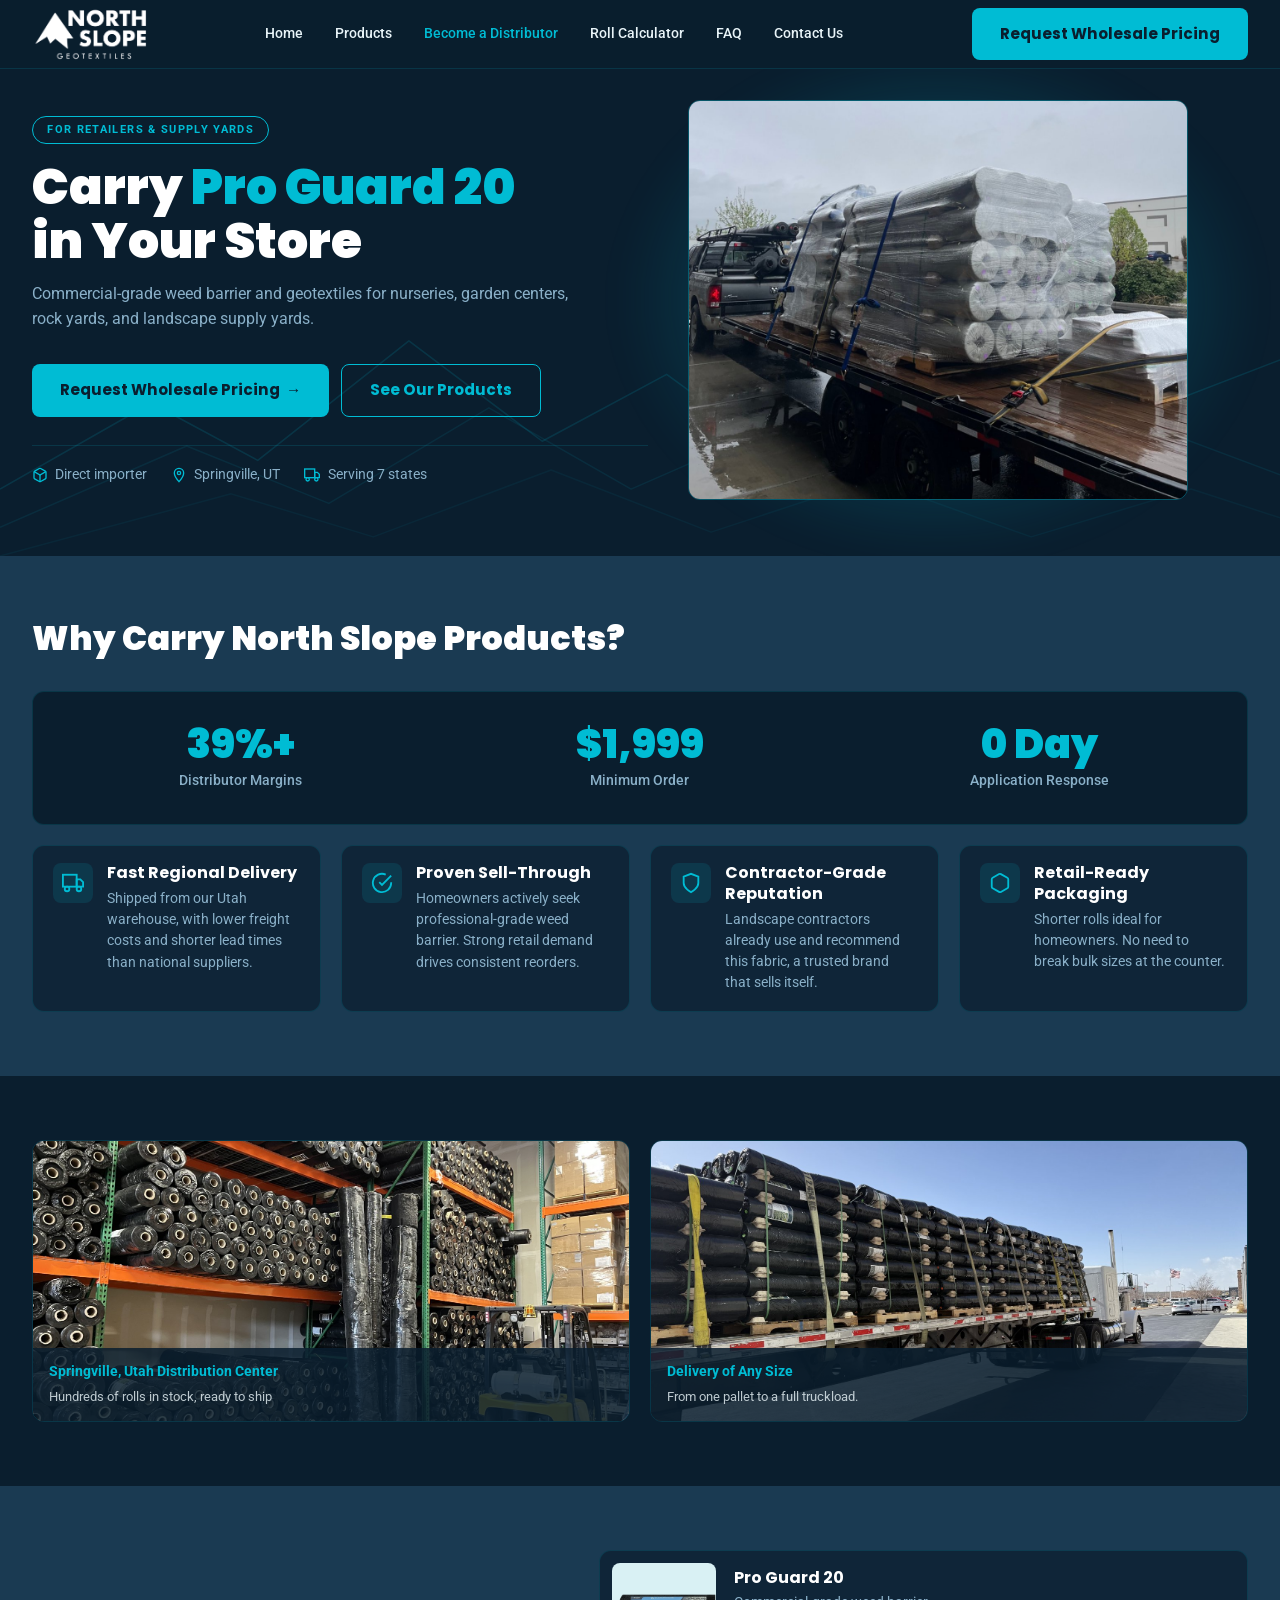
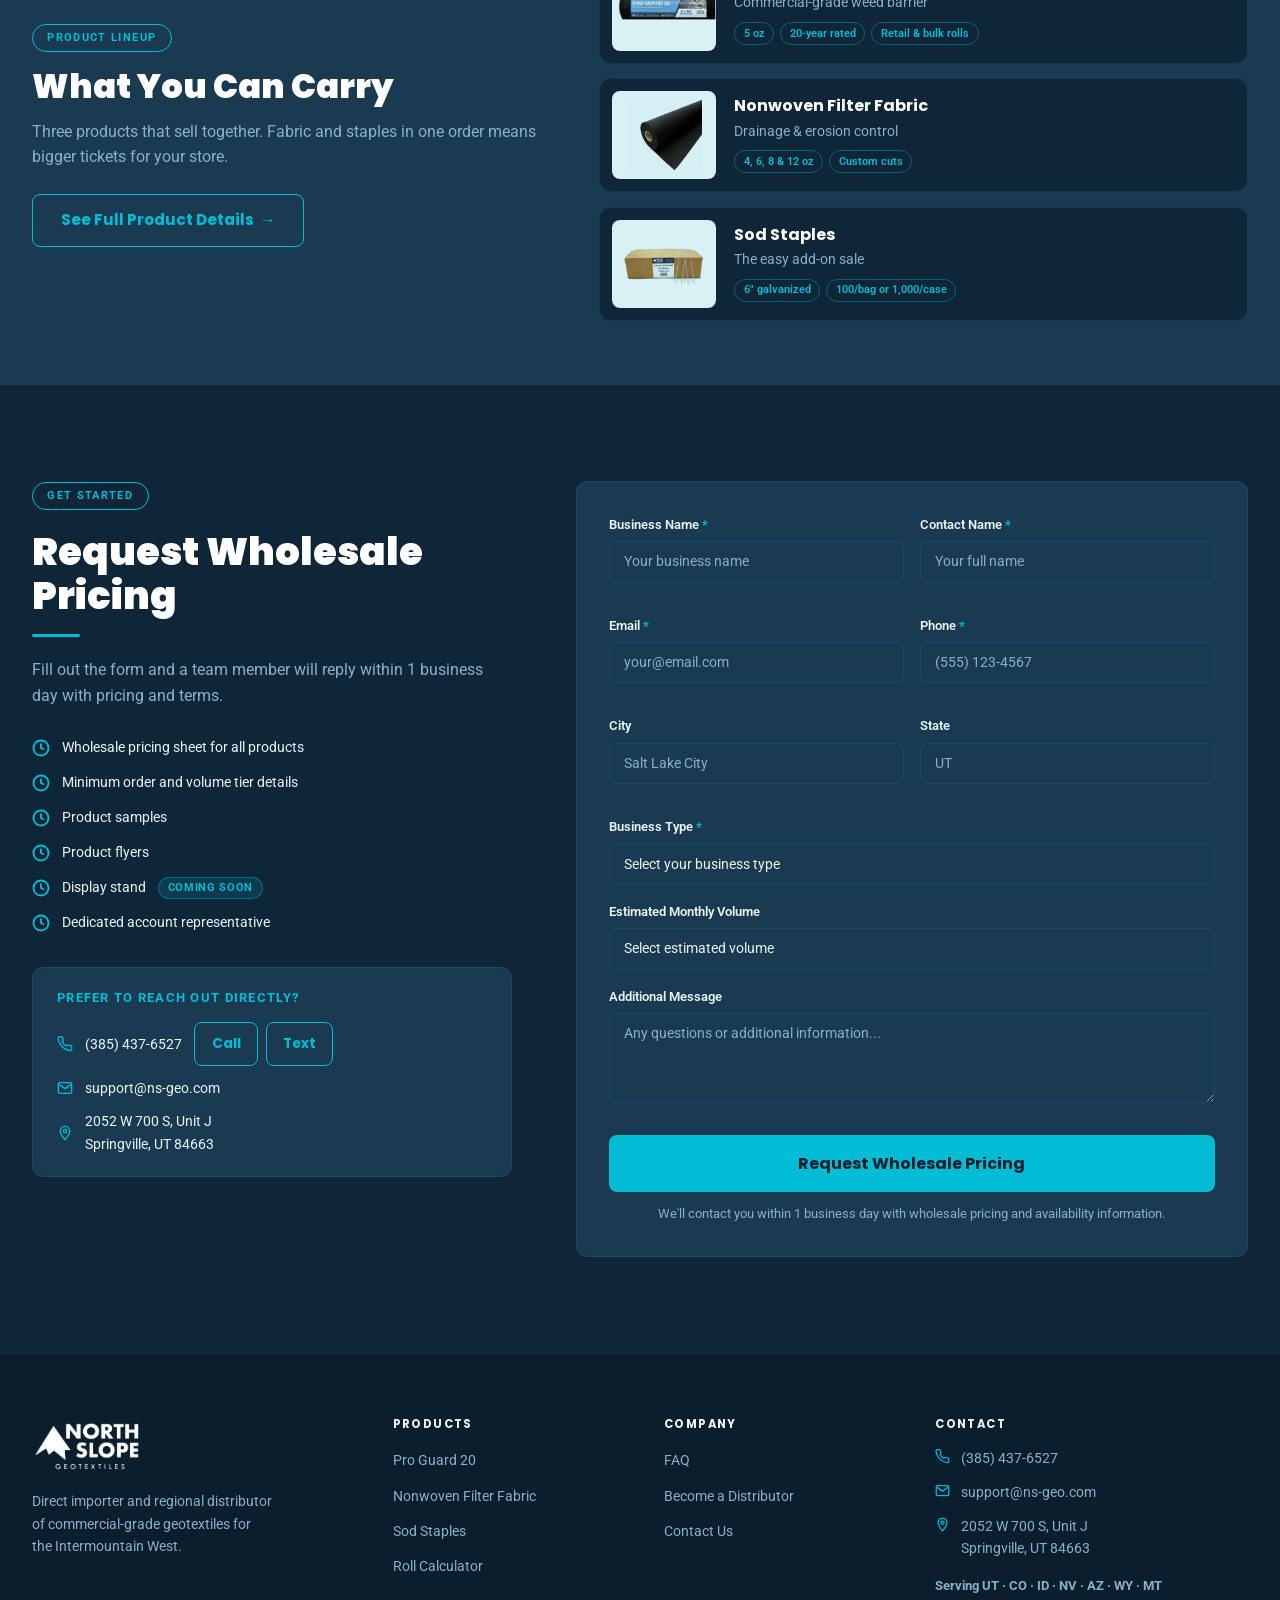
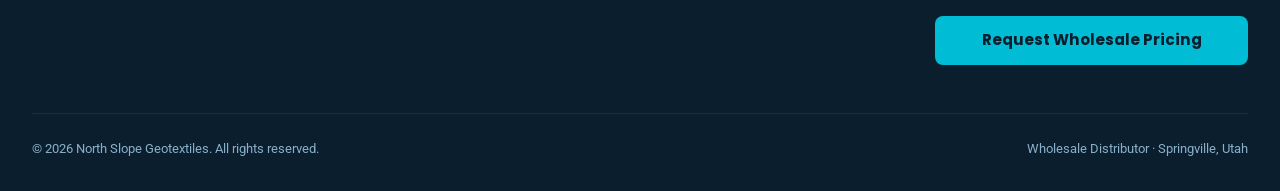
==== become-a-distributor.html @ d46575d3 "Become a Distributor: redesign "Why Carry North Slope Products?" Under the heading, a row of three b" ====
<!DOCTYPE html>
<html lang="en">
<head>
  <meta charset="UTF-8" />
  <meta name="viewport" content="width=device-width, initial-scale=1.0" />
  <title>Become a Distributor | North Slope Geo</title>
  <meta name="description" content="Carry Pro Guard 20 in your store. Commercial-grade weed barrier and geotextiles for nurseries, garden centers, rock yards, and landscape supply yards." />
  <link rel="preconnect" href="https://fonts.googleapis.com" />
  <link rel="preconnect" href="https://fonts.gstatic.com" crossorigin />
  <link href="https://fonts.googleapis.com/css2?family=Poppins:wght@400;600;700;800;900&family=Roboto:wght@300;400;500;600&display=swap" rel="stylesheet" />
  <link rel="stylesheet" href="styles.css" />
</head>
<body class="page-distributor">

  <!-- ── NAVIGATION ─────────────────────────────────────────── -->
  <nav id="top">
    <div class="nav-inner">
      <a href="/" class="nav-logo">
        <!-- Use local image if available, otherwise SVG fallback -->
        <img src="images/north-slope-logo.png" alt="North Slope Industries"
             onerror="this.style.display='none';this.nextElementSibling.style.display='flex'" />
        <div class="logo-svg" style="display:none">
          <svg viewBox="0 0 40 40" fill="none" xmlns="http://www.w3.org/2000/svg">
            <polygon points="20,4 36,34 4,34" fill="none" stroke="#00bcd4" stroke-width="2.5"/>
            <polygon points="20,10 30,30 10,30" fill="#00bcd4" opacity="0.25"/>
          </svg>
          <div class="logo-text">North<br/>Slope<br/><span style="font-size:0.6rem;letter-spacing:0.2em;opacity:0.7">INDUSTRIES</span></div>
        </div>
      </a>
      <div class="nav-links">
        <a href="/">Home</a>
        <a href="/products">Products</a>
        <a href="/become-a-distributor" aria-current="page">Become a Distributor</a>
        <a href="/roll-calculator">Roll Calculator</a>
        <a href="/faq">FAQ</a>
        <a href="/contact">Contact Us</a>
      </div>
      <a href="#apply" class="btn-primary nav-cta">Request Wholesale Pricing</a>
      <button type="button" class="menu-toggle" aria-expanded="false" aria-controls="mobile-menu" aria-label="Open menu">
        <span class="menu-toggle-bar"></span>
        <span class="menu-toggle-bar"></span>
        <span class="menu-toggle-bar"></span>
      </button>
    </div>
    <div class="mobile-menu" id="mobile-menu" hidden>
      <ul>
        <li><a href="/" class="mobile-menu-page">Home</a></li>
        <li><a href="/products" class="mobile-menu-page">Products</a></li>
        <li><a href="/become-a-distributor" class="mobile-menu-page" aria-current="page">Become a Distributor</a></li>
        <li><a href="/roll-calculator" class="mobile-menu-page">Roll Calculator</a></li>
        <li><a href="/faq" class="mobile-menu-page">FAQ</a></li>
        <li><a href="/contact" class="mobile-menu-page">Contact Us</a></li>
      </ul>
      <a href="#apply" class="btn-primary mobile-menu-cta">Request Wholesale Pricing</a>
    </div>
  </nav>

  <!-- ── BANNER ───────────────────────────────────────────────── -->
  <section class="distributor-page">
    <svg class="dist-banner-mountains" viewBox="0 0 1440 320" preserveAspectRatio="none" aria-hidden="true" focusable="false">
      <path d="M0 250 L170 160 L290 220 L460 95 L610 200 L750 130 L890 225 L1070 80 L1230 190 L1440 115" />
      <path d="M0 290 L210 205 L370 265 L550 165 L710 250 L870 185 L1030 260 L1210 155 L1440 235" />
      <path d="M0 320 L260 255 L420 300 L620 230 L800 295 L980 240 L1160 300 L1340 250 L1440 280" />
    </svg>
    <div class="container">
      <div class="dist-banner">
        <div class="fade-up">
          <div class="section-label">For Retailers &amp; Supply Yards</div>
          <div class="section-header">
            <h1>Carry <span class="teal dist-nowrap">Pro Guard 20</span> in Your&nbsp;Store</h1>
            <p>Commercial-grade weed barrier and geotextiles for nurseries, garden centers, rock yards, and landscape supply yards.</p>
          </div>
          <div class="dist-banner-btns">
            <a href="#apply" class="btn-primary">Request Wholesale Pricing &nbsp;→</a>
            <a href="/products" class="btn-outline">See Our Products</a>
          </div>
          <ul class="dist-banner-facts">
            <li>
              <svg width="16" height="16" viewBox="0 0 24 24" fill="none" stroke="currentColor" stroke-width="2" aria-hidden="true"><path d="M21 16V8a2 2 0 0 0-1-1.73l-7-4a2 2 0 0 0-2 0l-7 4A2 2 0 0 0 3 8v8a2 2 0 0 0 1 1.73l7 4a2 2 0 0 0 2 0l7-4A2 2 0 0 0 21 16z"/><polyline points="3.27 6.96 12 12.01 20.73 6.96"/><line x1="12" y1="22.08" x2="12" y2="12"/></svg>
              Direct importer
            </li>
            <li>
              <svg width="16" height="16" viewBox="0 0 24 24" fill="none" stroke="currentColor" stroke-width="2" aria-hidden="true"><path d="M12 2C8.13 2 5 5.13 5 9c0 5.25 7 13 7 13s7-7.75 7-13c0-3.87-3.13-7-7-7z"/><circle cx="12" cy="9" r="2.5"/></svg>
              Springville, UT
            </li>
            <li>
              <svg width="16" height="16" viewBox="0 0 24 24" fill="none" stroke="currentColor" stroke-width="2" aria-hidden="true"><rect x="1" y="3" width="15" height="13"/><polygon points="16 8 20 8 23 11 23 16 16 16 16 8"/><circle cx="5.5" cy="18.5" r="2.5"/><circle cx="18.5" cy="18.5" r="2.5"/></svg>
              Serving 7 states
            </li>
          </ul>
        </div>
        <div class="dist-banner-photo fade-up fade-up-delay-1">
          <div class="dist-banner-img">
            <img src="images/loaded-trailer.jpg" alt="Pallets of fabric rolls strapped down on a flatbed trailer, ready for delivery" />
          </div>
        </div>
      </div>
    </div>
  </section>

  <!-- ── WHY CARRY NORTH SLOPE ────────────────────────────────── -->
  <section class="distributor-why">
    <div class="container">
      <div class="section-header fade-up">
        <h2>Why Carry North Slope Products?</h2>
      </div>
      <div class="stats-grid dist-stats fade-up">
        <div class="stat-item">
          <div class="stat-value" data-count-to="40" data-count-suffix="%+">40%+</div>
          <div class="stat-label">Distributor Margins</div>
        </div>
        <div class="stat-item">
          <div class="stat-value" data-count-to="2000" data-count-prefix="$">$2,000</div>
          <div class="stat-label">Minimum Order</div>
        </div>
        <div class="stat-item">
          <div class="stat-value" data-count-to="1" data-count-suffix=" Day">1 Day</div>
          <div class="stat-label">Application Response</div>
        </div>
      </div>
      <div class="dist-cards dist-cards-4">
        <div class="dist-card fade-up fade-up-delay-1">
          <div class="dist-icon">
            <svg width="22" height="22" viewBox="0 0 24 24" fill="none" stroke="currentColor" stroke-width="2" aria-hidden="true"><rect x="1" y="3" width="15" height="13"/><polygon points="16 8 20 8 23 11 23 16 16 16 16 8"/><circle cx="5.5" cy="18.5" r="2.5"/><circle cx="18.5" cy="18.5" r="2.5"/></svg>
          </div>
          <div>
            <h3>Fast Regional Delivery</h3>
            <p>Shipped from our Utah warehouse, with lower freight costs and shorter lead times than national suppliers.</p>
          </div>
        </div>
        <div class="dist-card fade-up fade-up-delay-2">
          <div class="dist-icon">
            <svg width="22" height="22" viewBox="0 0 24 24" fill="none" stroke="currentColor" stroke-width="2" aria-hidden="true"><path d="M22 11.08V12a10 10 0 1 1-5.93-9.14"/><polyline points="22 4 12 14.01 9 11.01"/></svg>
          </div>
          <div>
            <h3>Proven Sell-Through</h3>
            <p>Homeowners actively seek professional-grade weed barrier. Strong retail demand drives consistent reorders.</p>
          </div>
        </div>
        <div class="dist-card fade-up fade-up-delay-3">
          <div class="dist-icon">
            <svg width="22" height="22" viewBox="0 0 24 24" fill="none" stroke="currentColor" stroke-width="2" aria-hidden="true"><path d="M12 22s8-4 8-10V5l-8-3-8 3v7c0 6 8 10 8 10z"/></svg>
          </div>
          <div>
            <h3>Contractor-Grade Reputation</h3>
            <p>Landscape contractors already use and recommend this fabric, a trusted brand that sells itself.</p>
          </div>
        </div>
        <div class="dist-card fade-up fade-up-delay-4">
          <div class="dist-icon">
            <svg width="22" height="22" viewBox="0 0 24 24" fill="none" stroke="currentColor" stroke-width="2" aria-hidden="true"><path d="M21 16V8a2 2 0 0 0-1-1.73l-7-4a2 2 0 0 0-2 0l-7 4A2 2 0 0 0 3 8v8a2 2 0 0 0 1 1.73l7 4a2 2 0 0 0 2 0l7-4A2 2 0 0 0 21 16z"/></svg>
          </div>
          <div>
            <h3>Retail-Ready Packaging</h3>
            <p>Shorter rolls ideal for homeowners. No need to break bulk sizes at the counter.</p>
          </div>
        </div>
      </div>
    </div>
  </section>

  <!-- ── WAREHOUSE PHOTOS ─────────────────────────────────────── -->
  <section class="distributor-photos">
    <div class="container">
      <div class="dist-photos">
          <div class="regional-img-card fade-up">
            <img src="images/springville-distribution-center.jpg" alt="Springville Utah Distribution Center" />
            <div class="regional-img-caption">
              <strong>Springville, Utah Distribution Center</strong>
              <span>Hundreds of rolls in stock, ready to ship</span>
            </div>
          </div>
          <div class="regional-img-card fade-up fade-up-delay-1">
            <img src="images/direct-delivery.jpg" alt="Direct Delivery Available" />
            <div class="regional-img-caption">
              <strong>Delivery of Any Size</strong>
              <span>From one pallet to a full truckload.</span>
            </div>
          </div>
      </div>
    </div>
  </section>

  <!-- ── WHAT YOU CAN CARRY ───────────────────────────────────── -->
  <section class="distributor-carry">
    <div class="container">
      <div class="dist-carry-grid">
        <div class="dist-carry-intro fade-up">
          <div class="section-header">
            <div class="section-label">Product Lineup</div>
            <h2>What You Can Carry</h2>
            <p>Three products that sell together. Fabric and staples in one order means bigger tickets for your store.</p>
          </div>
          <a href="/products" class="btn-outline">See Full Product Details &nbsp;→</a>
        </div>
        <div class="dist-carry-list">
          <div class="dist-carry-wrap fade-up fade-up-delay-1">
            <a href="/products#pro-guard-20" class="dist-carry-card">
              <span class="dist-carry-img"><img class="dist-carry-zoom" src="images/pro-guard-20-packaged-roll.jpg" alt="Pro Guard 20 Packaged Roll" /></span>
              <span class="dist-carry-body">
                <h3>Pro Guard 20</h3>
                <span class="dist-carry-line">Commercial-grade weed barrier</span>
                <span class="dist-carry-tags"><span class="dist-carry-tag">5 oz</span><span class="dist-carry-tag">20-year rated</span><span class="dist-carry-tag">Retail &amp; bulk rolls</span></span>
              </span>
            </a>
          </div>
          <div class="dist-carry-wrap fade-up fade-up-delay-2">
            <a href="/products#nonwoven-filter-fabric" class="dist-carry-card">
              <span class="dist-carry-img"><img src="images/filter-fabric.jpg" alt="Nonwoven Filter Fabric roll" /></span>
              <span class="dist-carry-body">
                <h3>Nonwoven Filter Fabric</h3>
                <span class="dist-carry-line">Drainage &amp; erosion control</span>
                <span class="dist-carry-tags"><span class="dist-carry-tag">4, 6, 8 &amp; 12 oz</span><span class="dist-carry-tag">Custom cuts</span></span>
              </span>
            </a>
          </div>
          <div class="dist-carry-wrap fade-up fade-up-delay-3">
            <a href="/products#sod-staples" class="dist-carry-card">
              <span class="dist-carry-img"><img src="images/sod-staples.jpg" alt="Case of galvanized sod staples" /></span>
              <span class="dist-carry-body">
                <h3>Sod Staples</h3>
                <span class="dist-carry-line">The easy add-on sale</span>
                <span class="dist-carry-tags"><span class="dist-carry-tag">6" galvanized</span><span class="dist-carry-tag">100/bag or 1,000/case</span></span>
              </span>
            </a>
          </div>
        </div>
      </div>
    </div>
  </section>

  <!-- ── APPLICATION FORM ─────────────────────────────────────── -->
  <section class="contact-section" id="apply">
    <div class="container">
      <div class="contact-grid">
        <div class="contact-info fade-up">
          <div class="section-label">Get Started</div>
          <h2>Request Wholesale Pricing</h2>
          <div class="contact-divider"></div>
          <p>Fill out the form and a team member will reply within 1 business day with pricing and terms.</p>
          <ul class="contact-checklist">
            <li>
              <svg width="18" height="18" viewBox="0 0 24 24" fill="none" stroke="currentColor" stroke-width="2.5"><circle cx="12" cy="12" r="10"/><polyline points="12 6 12 12 16 14"/></svg>
              Wholesale pricing sheet for all products
            </li>
            <li>
              <svg width="18" height="18" viewBox="0 0 24 24" fill="none" stroke="currentColor" stroke-width="2.5"><circle cx="12" cy="12" r="10"/><polyline points="12 6 12 12 16 14"/></svg>
              Minimum order and volume tier details
            </li>
            <li>
              <svg width="18" height="18" viewBox="0 0 24 24" fill="none" stroke="currentColor" stroke-width="2.5"><circle cx="12" cy="12" r="10"/><polyline points="12 6 12 12 16 14"/></svg>
              Product samples
            </li>
            <li>
              <svg width="18" height="18" viewBox="0 0 24 24" fill="none" stroke="currentColor" stroke-width="2.5"><circle cx="12" cy="12" r="10"/><polyline points="12 6 12 12 16 14"/></svg>
              Product flyers
            </li>
            <li>
              <svg width="18" height="18" viewBox="0 0 24 24" fill="none" stroke="currentColor" stroke-width="2.5"><circle cx="12" cy="12" r="10"/><polyline points="12 6 12 12 16 14"/></svg>
              Display stand <span class="checklist-tag">Coming soon</span>
            </li>
            <li>
              <svg width="18" height="18" viewBox="0 0 24 24" fill="none" stroke="currentColor" stroke-width="2.5"><circle cx="12" cy="12" r="10"/><polyline points="12 6 12 12 16 14"/></svg>
              Dedicated account representative
            </li>
          </ul>
          <div class="direct-contact">
            <p>Prefer to reach out directly?</p>
            <div class="direct-item direct-item-phone">
              <svg width="16" height="16" viewBox="0 0 24 24" fill="none" stroke="currentColor" stroke-width="2"><path d="M22 16.92v3a2 2 0 0 1-2.18 2 19.79 19.79 0 0 1-8.63-3.07A19.5 19.5 0 0 1 4.69 12a19.79 19.79 0 0 1-3.07-8.67A2 2 0 0 1 3.6 1.18h3a2 2 0 0 1 2 1.72c.127.96.361 1.903.7 2.81a2 2 0 0 1-.45 2.11L7.91 8.91a16 16 0 0 0 6 6l.91-.91a2 2 0 0 1 2.11-.45c.907.339 1.85.573 2.81.7A2 2 0 0 1 22 16.92z"/></svg>
              <span class="direct-phone-row">
                <span class="direct-phone">(385) 437-6527</span>
                <span class="faq-contact-actions">
                  <a href="tel:+13854376527" class="faq-contact-btn" aria-label="Call (385) 437-6527">Call</a>
                  <a href="sms:+13854376527" class="faq-contact-btn" aria-label="Text (385) 437-6527">Text</a>
                </span>
              </span>
            </div>
            <div class="direct-item">
              <svg width="16" height="16" viewBox="0 0 24 24" fill="none" stroke="currentColor" stroke-width="2"><path d="M4 4h16c1.1 0 2 .9 2 2v12c0 1.1-.9 2-2 2H4c-1.1 0-2-.9-2-2V6c0-1.1.9-2 2-2z"/><polyline points="22,6 12,13 2,6"/></svg>
              <a href="mailto:support@ns-geo.com" class="direct-email">support@<wbr>ns-geo.com</a>
            </div>
            <div class="direct-item">
              <svg width="16" height="16" viewBox="0 0 24 24" fill="none" stroke="currentColor" stroke-width="2"><path d="M12 2C8.13 2 5 5.13 5 9c0 5.25 7 13 7 13s7-7.75 7-13c0-3.87-3.13-7-7-7z"/><circle cx="12" cy="9" r="2.5"/></svg>
              2052 W 700 S, Unit J<br/>Springville, UT 84663
            </div>
          </div>
        </div>

        <form class="form-card fade-up fade-up-delay-1" name="wholesale-pricing" method="POST" data-netlify="true" netlify-honeypot="bot-field" onsubmit="return handleFormSubmit(event, this)">
          <input type="hidden" name="form-name" value="wholesale-pricing" />
          <p style="display:none;"><label>Don't fill this out: <input name="bot-field" /></label></p>
          <div class="form-row">
            <div class="form-group">
              <label>Business Name <span>*</span></label>
              <input type="text" name="business_name" placeholder="Your business name" required />
            </div>
            <div class="form-group">
              <label>Contact Name <span>*</span></label>
              <input type="text" name="contact_name" placeholder="Your full name" required />
            </div>
          </div>
          <div class="form-row">
            <div class="form-group">
              <label>Email <span>*</span></label>
              <input type="email" name="email" placeholder="your@email.com" required />
            </div>
            <div class="form-group">
              <label>Phone <span>*</span></label>
              <input type="tel" name="phone" placeholder="(555) 123-4567" required />
            </div>
          </div>
          <div class="form-row">
            <div class="form-group">
              <label>City</label>
              <input type="text" name="city" placeholder="Salt Lake City" />
            </div>
            <div class="form-group">
              <label>State</label>
              <input type="text" name="state" placeholder="UT" />
            </div>
          </div>
          <div class="form-group">
            <label>Business Type <span>*</span></label>
            <select name="business_type" required>
              <option value="">Select your business type</option>
              <option>Nursery</option>
              <option>Garden Center</option>
              <option>Rock Yard</option>
              <option>Landscape Supply Yard</option>
              <option>Other</option>
            </select>
          </div>
          <div class="form-group">
            <label>Estimated Monthly Volume</label>
            <select name="monthly_volume">
              <option value="">Select estimated volume</option>
              <option>$2,000 – $5,000</option>
              <option>$5,000 – $10,000</option>
              <option>$10,000 – $25,000</option>
              <option>$25,000+</option>
            </select>
          </div>
          <div class="form-group">
            <label>Additional Message</label>
            <textarea name="message" placeholder="Any questions or additional information..."></textarea>
          </div>
          <button type="submit" class="btn-primary form-submit">Request Wholesale Pricing</button>
          <p class="form-note">We'll contact you within 1 business day with wholesale pricing and availability information.</p>
        </form>
      </div>
    </div>
  </section>

  <!-- ── FOOTER ───────────────────────────────────────────────── -->
  <footer>
    <div class="container">
      <div class="footer-grid">
        <div class="footer-brand">
          <img src="images/north-slope-logo.png" alt="North Slope Industries" style="height:56px;width:auto;"
               onerror="this.style.display='none';this.nextElementSibling.style.display='block'" />
          <div class="logo-svg" style="display:none">
            <svg viewBox="0 0 40 40" height="36" fill="none" xmlns="http://www.w3.org/2000/svg">
              <polygon points="20,4 36,34 4,34" fill="none" stroke="#00bcd4" stroke-width="2.5"/>
              <polygon points="20,10 30,30 10,30" fill="#00bcd4" opacity="0.25"/>
            </svg>
            <div class="logo-text" style="font-size:0.75rem;">NORTH SLOPE<br/><span style="font-size:0.55rem;opacity:0.7">INDUSTRIES</span></div>
          </div>
          <p>Direct importer and regional distributor of commercial-grade geotextiles for the Intermountain West.</p>
        </div>
        <div class="footer-col">
          <h5>Products</h5>
          <ul>
            <li><a href="/products#pro-guard-20">Pro Guard 20</a></li>
            <li><a href="/products#nonwoven-filter-fabric">Nonwoven Filter Fabric</a></li>
            <li><a href="/products#sod-staples">Sod Staples</a></li>
            <li><a href="/roll-calculator">Roll Calculator</a></li>
          </ul>
        </div>
        <div class="footer-col">
          <h5>Company</h5>
          <ul>
            <li><a href="/faq">FAQ</a></li>
            <li><a href="/become-a-distributor">Become a Distributor</a></li>
            <li><a href="/contact">Contact Us</a></li>
          </ul>
        </div>
        <div class="footer-col">
          <h5>Contact</h5>
          <div class="footer-contact-item">
            <svg width="15" height="15" viewBox="0 0 24 24" fill="none" stroke="currentColor" stroke-width="2"><path d="M22 16.92v3a2 2 0 0 1-2.18 2 19.79 19.79 0 0 1-8.63-3.07A19.5 19.5 0 0 1 4.69 12a19.79 19.79 0 0 1-3.07-8.67A2 2 0 0 1 3.6 1.18h3a2 2 0 0 1 2 1.72c.127.96.361 1.903.7 2.81a2 2 0 0 1-.45 2.11L7.91 8.91a16 16 0 0 0 6 6l.91-.91a2 2 0 0 1 2.11-.45c.907.339 1.85.573 2.81.7A2 2 0 0 1 22 16.92z"/></svg>
            (385) 437-6527
          </div>
          <div class="footer-contact-item">
            <svg width="15" height="15" viewBox="0 0 24 24" fill="none" stroke="currentColor" stroke-width="2"><path d="M4 4h16c1.1 0 2 .9 2 2v12c0 1.1-.9 2-2 2H4c-1.1 0-2-.9-2-2V6c0-1.1.9-2 2-2z"/><polyline points="22,6 12,13 2,6"/></svg>
            <a href="mailto:support@ns-geo.com">support@ns-geo.com</a>
          </div>
          <div class="footer-contact-item">
            <svg width="15" height="15" viewBox="0 0 24 24" fill="none" stroke="currentColor" stroke-width="2"><path d="M12 2C8.13 2 5 5.13 5 9c0 5.25 7 13 7 13s7-7.75 7-13c0-3.87-3.13-7-7-7z"/><circle cx="12" cy="9" r="2.5"/></svg>
            2052 W 700 S, Unit J<br/>Springville, UT 84663
          </div>
          <p class="footer-serving">Serving UT · CO · ID · NV · AZ · WY · MT</p>
          <a href="#apply" class="btn-primary" style="width:100%;justify-content:center;text-align:center;display:block;padding:0.75rem 1rem;">Request Wholesale Pricing</a>
        </div>
      </div>
      <div class="footer-bottom">
        <p>© 2026 North Slope Geotextiles. All rights reserved.</p>
        <p>Wholesale Distributor · Springville, Utah</p>
      </div>
    </div>
  </footer>

  <!-- ── SCRIPTS ───────────────────────────────────────────────── -->
  <script src="script.js"></script>
  <script src="menu.js"></script>
  <script src="distributor.js"></script>
</body>
</html>
---- styles.css ----
/* ─── CSS VARIABLES ─────────────────────────────────────── */
    :root {
      --primary: #00bcd4;
      --primary-dark: #00a0b8;
      --navy-deep: #0a1e2e;
      --navy-base: #0f2538;
      --navy-mid: #1a3a52;
      --navy-light: #1e4a66;
      --foreground: #e8f4f8;
      --muted-fg: #8ab0c8;
      --card: #1a3a52;
      --border: rgba(0,188,212,0.15);
      --radius: 0.5rem;
    }

    /* ─── RESET & BASE ──────────────────────────────────────── */
    *, *::before, *::after { box-sizing: border-box; margin: 0; padding: 0; }
    html { scroll-behavior: smooth; }
    body {
      font-family: 'Roboto', sans-serif;
      background: var(--navy-base);
      color: var(--foreground);
      line-height: 1.6;
      overflow-x: hidden;
    }
    h1,h2,h3,h4,h5 { font-family: 'Poppins', sans-serif; line-height: 1.15; }
    a { color: inherit; text-decoration: none; }
    img { max-width: 100%; display: block; }

    /* ─── UTILITY ───────────────────────────────────────────── */
    .container { max-width: 1280px; margin: 0 auto; padding: 0 2rem; }
    .section-label {
      display: inline-flex; align-items: center; gap: 0.4rem;
      border: 1px solid var(--primary);
      border-radius: 999px;
      padding: 0.25rem 0.9rem;
      font-size: 0.7rem;
      font-weight: 700;
      letter-spacing: 0.12em;
      color: var(--primary);
      text-transform: uppercase;
      margin-bottom: 1.25rem;
    }
    .teal { color: var(--primary); }
    .btn-primary {
      display: inline-flex; align-items: center; gap: 0.5rem;
      background: var(--primary);
      color: var(--navy-deep);
      font-family: 'Poppins', sans-serif;
      font-weight: 700;
      font-size: 0.95rem;
      padding: 0.85rem 1.75rem;
      border-radius: var(--radius);
      border: none;
      cursor: pointer;
      transition: background 0.2s, transform 0.15s;
      white-space: nowrap;
    }
    .btn-primary:hover { background: var(--primary-dark); transform: translateY(-1px); }
    .btn-outline {
      display: inline-flex; align-items: center; gap: 0.5rem;
      background: transparent;
      color: var(--primary);
      font-family: 'Poppins', sans-serif;
      font-weight: 700;
      font-size: 0.95rem;
      padding: 0.85rem 1.75rem;
      border-radius: var(--radius);
      border: 1.5px solid var(--primary);
      cursor: pointer;
      transition: background 0.2s, transform 0.15s;
      white-space: nowrap;
    }
    .btn-outline:hover { background: rgba(0,188,212,0.08); transform: translateY(-1px); }

    /* ─── NAVIGATION ────────────────────────────────────────── */
    nav {
      position: fixed; top: 0; left: 0; right: 0; z-index: 100;
      background: rgba(10,30,46,0.97);
      backdrop-filter: blur(8px);
      border-bottom: 1px solid var(--border);
    }
    .nav-inner {
      display: flex; align-items: center; justify-content: space-between;
      height: 68px;
      max-width: 1280px; margin: 0 auto; padding: 0 2rem;
    }
    .nav-logo { display: flex; align-items: center; gap: 0.6rem; }
    .nav-logo img { height: 60px; width: auto; }
    .nav-links { display: flex; align-items: center; gap: 2rem; }
    .nav-links a {
      font-size: 0.9rem; font-weight: 500; color: var(--foreground);
      transition: color 0.15s; white-space: nowrap;
    }
    .nav-links a:hover { color: var(--primary); }
    .nav-cta { margin-left: 1rem; }

    /* Logo SVG inline fallback */
    .logo-svg { display: flex; align-items: center; gap: 0.5rem; }
    .logo-svg svg { height: 40px; width: auto; }
    .logo-text { font-family: 'Poppins', sans-serif; font-weight: 800; font-size: 0.85rem; line-height: 1.1; color: #fff; text-transform: uppercase; letter-spacing: 0.05em; }

    /* ─── HERO ──────────────────────────────────────────────── */
    .hero {
      position: relative;
      min-height: 100vh;
      display: flex; flex-direction: column; justify-content: center;
      padding: 120px 0 80px;
      background: var(--navy-deep);
      overflow: hidden;
    }
    .hero-bg {
      position: absolute; inset: 0;
      background-image: url('images/hero-background.jpg');
      background-size: cover; background-position: center;
      opacity: 0.35;
    }
    .hero-overlay {
      position: absolute; inset: 0;
      background: linear-gradient(135deg, rgba(10,30,46,0.85) 40%, rgba(10,30,46,0.4) 100%);
    }
    .hero-content { position: relative; z-index: 2; max-width: 780px; }
    .hero-content .section-label { border-color: rgba(0,188,212,0.6); color: var(--primary); }
    .hero h1 {
      font-size: clamp(2.4rem, 5vw, 4rem);
      font-weight: 900;
      line-height: 1.05;
      color: #fff;
      margin-bottom: 1.5rem;
    }
    .hero p {
      font-size: 1.1rem; color: rgba(232,244,248,0.85);
      max-width: 620px; margin-bottom: 2rem;
    }
    .hero-btns { display: flex; flex-wrap: wrap; gap: 1rem; margin-bottom: 3rem; }
    .hero-stats {
      display: flex; flex-wrap: wrap; gap: 2rem;
      border-top: 1px solid rgba(0,188,212,0.2);
      padding-top: 1.5rem;
    }
    .hero-stat { display: flex; align-items: center; gap: 0.6rem; font-size: 0.9rem; color: rgba(232,244,248,0.8); }
    .hero-stat strong { color: var(--foreground); font-weight: 700; }
    .hero-stat .icon {
      width: 20px; height: 20px;
      color: var(--primary);
      flex-shrink: 0;
    }
    .scroll-hint {
      position: absolute; bottom: 2rem; left: 50%; transform: translateX(-50%);
      display: flex; flex-direction: column; align-items: center; gap: 0.4rem;
      font-size: 0.7rem; letter-spacing: 0.15em; color: var(--muted-fg);
      text-transform: uppercase; z-index: 2;
    }
    .scroll-hint svg { animation: bounce 1.8s ease-in-out infinite; }
    @keyframes bounce { 0%,100%{transform:translateY(0)} 50%{transform:translateY(6px)} }

    /* ─── STATS BAND ────────────────────────────────────────── */
    .stats-band {
      background: var(--navy-deep);
      border-top: 1px solid var(--border);
      border-bottom: 1px solid var(--border);
      padding: 3rem 0;
    }
    .stats-grid {
      display: grid; grid-template-columns: repeat(4, 1fr);
      gap: 2rem; text-align: center;
    }
    .stat-item .stat-value {
      font-family: 'Poppins', sans-serif;
      font-size: 2.5rem; font-weight: 900;
      color: var(--primary);
      line-height: 1;
      margin-bottom: 0.4rem;
    }
    .stat-item .stat-label {
      font-size: 0.85rem; color: var(--muted-fg); font-weight: 500;
    }

    /* ─── SECTIONS SHARED ───────────────────────────────────── */
    section { padding: 6rem 0; }
    .section-header { margin-bottom: 3.5rem; }
    .section-header h2 {
      font-size: clamp(1.8rem, 3.5vw, 2.8rem);
      font-weight: 900; color: #fff; margin-bottom: 0.75rem;
    }
    .section-header p { color: var(--muted-fg); font-size: 1rem; max-width: 560px; }
    .section-header.centered { text-align: center; }
    .section-header.centered p { margin: 0 auto; }

    /* ─── BENEFITS ──────────────────────────────────────────── */
    .benefits { background: var(--navy-base); }
    .benefits-grid {
      display: grid; grid-template-columns: repeat(4, 1fr); gap: 1.5rem;
    }
    .benefit-card {
      background: var(--card);
      border: 1px solid var(--border);
      border-radius: 0.75rem;
      padding: 1.75rem;
      transition: border-color 0.2s, transform 0.2s;
    }
    .benefit-card:hover { border-color: rgba(0,188,212,0.5); transform: translateY(-3px); }
    .benefit-icon {
      width: 52px; height: 52px;
      background: rgba(0,188,212,0.12);
      border-radius: var(--radius);
      display: flex; align-items: center; justify-content: center;
      margin-bottom: 1.25rem; color: var(--primary);
    }
    .benefit-card .highlight {
      font-family: 'Poppins', sans-serif;
      font-size: 1.4rem; font-weight: 900;
      color: var(--primary); margin-bottom: 0.5rem;
      display: block;
    }
    .benefit-card h3 { font-size: 1.05rem; font-weight: 700; color: #fff; margin-bottom: 0.6rem; }
    .benefit-card p { font-size: 0.88rem; color: var(--muted-fg); line-height: 1.6; }

    /* ─── REGIONAL ──────────────────────────────────────────── */
    .regional { background: var(--navy-deep); }
    .regional-grid { display: grid; grid-template-columns: 1fr 1fr; gap: 5rem; align-items: start; }
    .regional-features { display: flex; flex-direction: column; gap: 1.5rem; margin-top: 2rem; }
    .feature-item { display: flex; gap: 1rem; align-items: flex-start; }
    .feature-icon {
      width: 44px; height: 44px; flex-shrink: 0;
      background: rgba(0,188,212,0.12);
      border-radius: var(--radius);
      display: flex; align-items: center; justify-content: center;
      color: var(--primary);
    }
    .feature-item h4 { font-size: 1rem; font-weight: 700; color: #fff; margin-bottom: 0.3rem; }
    .feature-item p { font-size: 0.88rem; color: var(--muted-fg); line-height: 1.6; }
    .regional-images { display: grid; grid-template-rows: 1fr 1fr; gap: 1rem; }
    .regional-img-card {
      border-radius: 0.75rem; overflow: hidden; position: relative;
      border: 1px solid var(--border);
    }
    .regional-img-card img { width: 100%; height: 220px; object-fit: cover; }
    .regional-img-caption {
      position: absolute; bottom: 0; left: 0; right: 0;
      background: linear-gradient(transparent, rgba(10,30,46,0.9));
      padding: 1.5rem 1rem 0.75rem;
    }
    .regional-img-caption strong { font-size: 0.9rem; font-weight: 700; color: var(--primary); display: block; }
    .regional-img-caption span { font-size: 0.8rem; color: rgba(232,244,248,0.8); }

    /* ─── PRODUCTS ──────────────────────────────────────────── */
    .products { background: var(--navy-base); }
    .products-layout { display: grid; grid-template-columns: 1fr 1fr; gap: 1.5rem; }
    .product-main {
      background: var(--card); border: 1px solid var(--border);
      border-radius: 0.75rem; padding: 2rem;
      display: grid; grid-template-columns: 1fr 1fr; gap: 2rem; align-items: start;
      grid-row: span 2;
    }
    .product-badge {
      display: inline-block;
      background: var(--primary); color: var(--navy-deep);
      font-size: 0.65rem; font-weight: 800; letter-spacing: 0.12em;
      padding: 0.2rem 0.6rem; border-radius: 4px; text-transform: uppercase;
      margin-bottom: 0.75rem;
    }
    .product-main h3 { font-size: 1.5rem; font-weight: 900; color: #fff; }
    .product-main .product-sub { font-size: 0.85rem; color: var(--primary); font-weight: 600; text-transform: uppercase; letter-spacing: 0.08em; margin-bottom: 1rem; }
    .product-main p { font-size: 0.9rem; color: var(--muted-fg); margin-bottom: 1.25rem; }
    .product-tags { display: flex; flex-wrap: wrap; gap: 0.5rem; margin-bottom: 1.5rem; }
    .product-tag {
      border: 1px solid var(--primary);
      color: var(--primary); font-size: 0.7rem; font-weight: 700;
      padding: 0.2rem 0.65rem; border-radius: 4px; text-transform: uppercase; letter-spacing: 0.08em;
    }
    .product-sizes h5 {
      font-size: 0.7rem; font-weight: 700; text-transform: uppercase;
      letter-spacing: 0.12em; color: var(--primary); margin-bottom: 0.6rem;
    }
    .sizes-grid { display: grid; grid-template-columns: repeat(3, 1fr); gap: 0.4rem; margin-bottom: 1.25rem; }
    .size-pill {
      background: var(--navy-mid); border: 1px solid var(--border);
      border-radius: 4px; padding: 0.35rem 0.5rem;
      font-size: 0.78rem; color: var(--foreground); text-align: center;
    }
    .product-img { border-radius: 0.5rem; overflow: hidden; }
    .product-img img { width: 100%; height: 200px; object-fit: cover; border-radius: 0.5rem; }
    .product-img img + img { margin-top: 0.75rem; }

    .product-secondary {
      background: var(--card); border: 1px solid var(--border);
      border-radius: 0.75rem; padding: 1.5rem;
      display: flex; gap: 1.25rem; align-items: flex-start;
    }
    .product-secondary img { width: 90px; height: 90px; object-fit: cover; border-radius: 0.5rem; flex-shrink: 0; }
    .product-secondary .badge-sm {
      display: inline-block; border: 1px solid var(--primary);
      color: var(--primary); font-size: 0.65rem; font-weight: 700;
      padding: 0.15rem 0.5rem; border-radius: 4px; text-transform: uppercase;
      letter-spacing: 0.08em; margin-bottom: 0.5rem;
    }
    .product-secondary h4 { font-size: 1rem; font-weight: 700; color: #fff; margin-bottom: 0.4rem; }
    .product-secondary p { font-size: 0.83rem; color: var(--muted-fg); }

    /* ─── WHY DIFFERENT ─────────────────────────────────────── */
    .why-different { background: var(--navy-deep); }
    .why-grid { display: grid; grid-template-columns: 1fr 1fr; gap: 5rem; align-items: start; }
    .why-points { display: flex; flex-direction: column; gap: 1.75rem; }
    .why-point { display: flex; gap: 1.1rem; align-items: flex-start; }
    .why-check {
      width: 36px; height: 36px; flex-shrink: 0;
      background: rgba(0,188,212,0.15);
      border-radius: var(--radius);
      display: flex; align-items: center; justify-content: center;
      color: var(--primary);
    }
    .why-point h4 { font-size: 1rem; font-weight: 700; color: #fff; margin-bottom: 0.35rem; }
    .why-point p { font-size: 0.88rem; color: var(--muted-fg); line-height: 1.65; }
    .why-right { display: flex; flex-direction: column; gap: 1.25rem; }
    .why-img-card {
      border-radius: 0.75rem; overflow: hidden; position: relative;
      border: 1px solid var(--border);
    }
    .why-img-card img { width: 100%; height: 280px; object-fit: cover; }
    .why-img-overlay {
      position: absolute; bottom: 0; left: 0; right: 0;
      background: linear-gradient(transparent, rgba(10,30,46,0.85));
      padding: 1.5rem 1rem 0.75rem;
      display: flex; justify-content: space-between; align-items: flex-end;
    }
    .why-img-overlay span { font-size: 0.78rem; color: rgba(232,244,248,0.7); font-family: 'Poppins', sans-serif; }
    .why-img-overlay span + span { color: var(--primary); font-weight: 700; }
    .distributor-advantage {
      background: var(--card); border: 1px solid var(--border);
      border-radius: 0.75rem; padding: 1.5rem;
    }
    .distributor-advantage h4 {
      font-size: 1rem; font-weight: 800; color: #fff;
      margin-bottom: 1rem; font-family: 'Poppins', sans-serif;
    }
    .adv-item { margin-bottom: 0.9rem; border-bottom: 1px solid var(--border); padding-bottom: 0.9rem; }
    .adv-item:last-child { border-bottom: none; margin-bottom: 0; padding-bottom: 0; }
    .adv-item .adv-label {
      font-size: 0.7rem; font-weight: 700; text-transform: uppercase;
      letter-spacing: 0.1em; color: var(--primary); margin-bottom: 0.2rem;
    }
    .adv-item p { font-size: 0.83rem; color: var(--muted-fg); }

    /* ─── COMPARE ───────────────────────────────────────────── */
    .compare { background: var(--navy-base); }
    .compare-table-wrap { overflow-x: auto; margin-top: 2rem; }
    .compare-table {
      width: 100%; border-collapse: collapse; min-width: 640px;
    }
    .compare-table th {
      padding: 1rem 1.25rem; font-size: 0.85rem;
      font-family: 'Poppins', sans-serif; font-weight: 700;
      border-bottom: 2px solid var(--border);
      text-align: left;
    }
    .compare-table th.highlight-col {
      background: rgba(0,188,212,0.08);
      color: var(--primary); border-bottom-color: var(--primary);
    }
    .compare-table th .brand-sub { font-size: 0.72rem; font-weight: 400; color: var(--muted-fg); display: block; margin-top: 0.1rem; }
    .compare-table td {
      padding: 0.9rem 1.25rem; font-size: 0.88rem;
      border-bottom: 1px solid var(--border); color: var(--muted-fg);
    }
    .compare-table td.highlight-col { background: rgba(0,188,212,0.05); color: var(--foreground); font-weight: 600; }
    .compare-table td .winner { color: var(--primary); font-weight: 700; }
    .compare-table tr:last-child td { border-bottom: none; }
    .compare-table td:first-child { color: var(--foreground); font-weight: 500; }
    .compare-note { margin-top: 1rem; font-size: 0.78rem; color: var(--muted-fg); font-style: italic; }

    /* ─── CTA BAND ──────────────────────────────────────────── */
    .cta-band { background: var(--navy-deep); padding: 5rem 0; }
    .cta-card {
      background: var(--card); border: 1px solid var(--border);
      border-radius: 1rem; padding: 3rem 2.5rem;
    }
    .cta-card h2 { font-size: clamp(1.6rem, 3vw, 2.4rem); font-weight: 900; color: #fff; margin-bottom: 0.75rem; }
    .cta-card p { color: var(--muted-fg); margin-bottom: 2rem; max-width: 560px; }
    .cta-steps { display: flex; flex-direction: column; gap: 1.25rem; margin-bottom: 2.5rem; }
    .cta-step { display: flex; gap: 1rem; align-items: flex-start; }
    .step-num {
      width: 36px; height: 36px; flex-shrink: 0;
      background: var(--primary); color: var(--navy-deep);
      border-radius: 50%; display: flex; align-items: center; justify-content: center;
      font-family: 'Poppins', sans-serif; font-weight: 800; font-size: 0.9rem;
    }
    .cta-step h4 { font-size: 1rem; font-weight: 700; color: #fff; margin-bottom: 0.2rem; }
    .cta-step p { font-size: 0.88rem; color: var(--muted-fg); }

    /* ─── CONTACT / FORM ────────────────────────────────────── */
    .contact-section { background: var(--navy-base); }
    .contact-grid { display: grid; grid-template-columns: 1fr 1.4fr; gap: 4rem; align-items: start; }
    .contact-info h2 { font-size: clamp(1.8rem, 3vw, 2.5rem); font-weight: 900; color: #fff; margin-bottom: 0.5rem; }
    .contact-divider { width: 48px; height: 3px; background: var(--primary); border-radius: 4px; margin: 1rem 0 1.25rem; }
    .contact-info > p { color: var(--muted-fg); margin-bottom: 1.75rem; }
    .contact-checklist { list-style: none; display: flex; flex-direction: column; gap: 0.75rem; margin-bottom: 2rem; }
    .contact-checklist li { display: flex; align-items: center; gap: 0.75rem; font-size: 0.9rem; color: var(--foreground); }
    .contact-checklist li svg { color: var(--primary); flex-shrink: 0; }
    .direct-contact {
      background: var(--navy-mid); border: 1px solid var(--border);
      border-radius: 0.75rem; padding: 1.25rem 1.5rem;
    }
    .direct-contact p { font-size: 0.8rem; font-weight: 700; text-transform: uppercase; letter-spacing: 0.1em; color: var(--primary); margin-bottom: 0.9rem; }
    .direct-item { display: flex; align-items: center; gap: 0.75rem; font-size: 0.9rem; color: var(--foreground); margin-bottom: 0.65rem; }
    .direct-item svg { color: var(--primary); flex-shrink: 0; }
    .direct-item:last-child { margin-bottom: 0; }

    /* Form */
    .form-card {
      background: var(--card); border: 1px solid var(--border);
      border-radius: 0.75rem; padding: 2rem;
    }
    .form-row { display: grid; grid-template-columns: 1fr 1fr; gap: 1rem; margin-bottom: 1rem; }
    .form-group { margin-bottom: 1rem; }
    .form-group label {
      display: block; font-size: 0.82rem; font-weight: 600;
      color: var(--foreground); margin-bottom: 0.4rem;
    }
    .form-group label span { color: var(--primary); }
    .form-group input,
    .form-group select,
    .form-group textarea {
      width: 100%;
      background: var(--navy-mid);
      border: 1px solid var(--border);
      border-radius: var(--radius);
      padding: 0.7rem 0.9rem;
      font-size: 0.9rem; font-family: 'Roboto', sans-serif;
      color: var(--foreground);
      transition: border-color 0.2s;
      outline: none;
      -webkit-appearance: none;
    }
    .form-group input::placeholder,
    .form-group textarea::placeholder { color: var(--muted-fg); }
    .form-group input:focus,
    .form-group select:focus,
    .form-group textarea:focus { border-color: var(--primary); }
    .form-group select { cursor: pointer; }
    .form-group select option { background: var(--navy-mid); }
    .form-group textarea { resize: vertical; min-height: 90px; }
    .form-submit { width: 100%; justify-content: center; font-size: 1rem; padding: 1rem; margin-top: 0.5rem; }
    .form-note { text-align: center; font-size: 0.8rem; color: var(--muted-fg); margin-top: 0.75rem; }

    /* ─── FOOTER ────────────────────────────────────────────── */
    footer { background: var(--navy-deep); border-top: 1px solid var(--border); padding: 4rem 0 2rem; }
    .footer-grid { display: grid; grid-template-columns: 1.4fr 1fr 1fr 1.4fr; gap: 3rem; margin-bottom: 3rem; }
    .footer-brand p { font-size: 0.88rem; color: var(--muted-fg); margin-top: 1rem; max-width: 240px; line-height: 1.6; }
    .footer-col h5 {
      font-size: 0.72rem; font-weight: 700; text-transform: uppercase;
      letter-spacing: 0.12em; color: var(--foreground); margin-bottom: 1rem;
    }
    .footer-col ul { list-style: none; display: flex; flex-direction: column; gap: 0.6rem; }
    .footer-col ul li a { font-size: 0.88rem; color: var(--muted-fg); transition: color 0.15s; }
    .footer-col ul li a:hover { color: var(--primary); }
    .footer-contact-item { display: flex; align-items: flex-start; gap: 0.65rem; font-size: 0.88rem; color: var(--muted-fg); margin-bottom: 0.7rem; }
    .footer-contact-item svg { color: var(--primary); flex-shrink: 0; margin-top: 2px; }
    .footer-contact-item a { transition: color 0.15s; }
    .footer-contact-item a:hover { color: var(--primary); }
    .footer-contact-item:last-of-type { margin-bottom: 1rem; }
    .footer-serving { font-size: 0.8rem; font-weight: 700; color: var(--muted-fg); margin-bottom: 1.25rem; }
    .footer-bottom {
      border-top: 1px solid var(--border); padding-top: 1.5rem;
      display: flex; justify-content: space-between; align-items: center;
      flex-wrap: wrap; gap: 0.5rem;
    }
    .footer-bottom p { font-size: 0.82rem; color: var(--muted-fg); }

    /* ─── ANIMATIONS ────────────────────────────────────────── */
    .fade-up {
      opacity: 0; transform: translateY(28px);
      transition: opacity 0.6s ease, transform 0.6s ease;
    }
    .fade-up.visible { opacity: 1; transform: translateY(0); }
    .fade-up-delay-1 { transition-delay: 0.1s; }
    .fade-up-delay-2 { transition-delay: 0.2s; }
    .fade-up-delay-3 { transition-delay: 0.3s; }
    .fade-up-delay-4 { transition-delay: 0.4s; }

    /* ─── RESPONSIVE ────────────────────────────────────────── */
    @media (max-width: 1024px) {
      .benefits-grid { grid-template-columns: repeat(2, 1fr); }
      .regional-grid, .why-grid, .products-layout, .contact-grid { grid-template-columns: 1fr; gap: 2.5rem; }
      .product-main { grid-column: span 1; }
      .footer-grid { grid-template-columns: 1fr 1fr; }
      .stats-grid { grid-template-columns: repeat(2, 1fr); }
    }
    @media (max-width: 768px) {
      .nav-links { display: none; }
      .benefits-grid { grid-template-columns: 1fr; }
      .cta-band .cta-card { padding: 2rem 1.5rem; }
      .footer-grid { grid-template-columns: 1fr; }
      .footer-bottom { flex-direction: column; text-align: center; }
      .product-main { grid-template-columns: 1fr; }
      .form-row { grid-template-columns: 1fr; }
      section { padding: 4rem 0; }
    }

    /* ─── FAQ PAGE ──────────────────────────────────────────── */
    .faq-page { padding-top: calc(68px + 4rem); }
    .faq-page .section-header h1 {
      font-size: clamp(1.8rem, 3.5vw, 2.8rem);
      font-weight: 900; color: #fff; margin-bottom: 0.75rem;
    }
    .nav-links a[aria-current="page"] { color: var(--primary); }
    .faq-list { max-width: 860px; border-top: 1px solid var(--border); }
    .faq-item { border-bottom: 1px solid var(--border); }
    .faq-item summary {
      display: flex; align-items: center; justify-content: space-between; gap: 1.5rem;
      min-height: 56px; padding: 1.1rem 0;
      font-family: 'Poppins', sans-serif; font-size: 1.05rem; font-weight: 600; color: #fff;
      line-height: 1.4; cursor: pointer; list-style: none;
      transition: color 0.15s;
    }
    .faq-item summary::-webkit-details-marker { display: none; }
    .faq-item summary:hover { color: var(--primary); }
    .faq-item summary:focus-visible { outline: 2px solid var(--primary); outline-offset: 4px; border-radius: var(--radius); }
    .faq-icon { position: relative; width: 18px; height: 18px; flex-shrink: 0; color: var(--primary); }
    .faq-icon::before, .faq-icon::after {
      content: ''; position: absolute; left: 50%; top: 50%;
      background: currentColor; border-radius: 1px;
      transform: translate(-50%, -50%);
    }
    .faq-icon::before { width: 18px; height: 2px; }
    .faq-icon::after { width: 2px; height: 18px; transition: opacity 0.15s; }
    .faq-item[open] .faq-icon::after { opacity: 0; }
    .faq-answer { padding: 0 3rem 1.5rem 0; }
    .faq-answer p { font-size: 0.95rem; color: var(--muted-fg); line-height: 1.7; }
    .faq-answer p + p { margin-top: 0.9rem; }
    .faq-answer a { font-weight: 600; color: var(--primary); transition: color 0.15s; }
    .faq-answer a.faq-answer-standalone-link { display: inline-flex; align-items: center; min-height: 44px; }
    .faq-answer a:hover { color: var(--primary-dark); }
    .faq-answer a:focus-visible { outline: 2px solid var(--primary); outline-offset: 2px; border-radius: var(--radius); }
    @media (max-width: 768px) {
      .faq-page { padding-top: calc(68px + 2.5rem); }
      .faq-item summary { font-size: 1rem; }
      .faq-answer { padding-right: 0; }
    }

    /* ─── PHONE MENU ────────────────────────────────────────── */
    .menu-toggle, .mobile-menu { display: none; }
    @media (max-width: 768px) {
      .nav-cta { display: none; }
      .menu-toggle {
        display: inline-flex; flex-direction: column; justify-content: center; align-items: center; gap: 5px;
        width: 48px; height: 48px;
        background: transparent; border: 1px solid var(--border); border-radius: var(--radius);
        cursor: pointer;
      }
      .menu-toggle-bar {
        width: 22px; height: 2px; background: var(--foreground); border-radius: 1px;
        transition: transform 0.2s, opacity 0.2s;
      }
      .menu-toggle[aria-expanded="true"] .menu-toggle-bar:nth-child(1) { transform: translateY(7px) rotate(45deg); }
      .menu-toggle[aria-expanded="true"] .menu-toggle-bar:nth-child(2) { opacity: 0; }
      .menu-toggle[aria-expanded="true"] .menu-toggle-bar:nth-child(3) { transform: translateY(-7px) rotate(-45deg); }
      .menu-toggle:focus-visible, .mobile-menu a:focus-visible { outline: 2px solid var(--primary); outline-offset: 2px; }
      .mobile-menu {
        display: block; position: absolute; top: 100%; left: 0; right: 0;
        background: var(--navy-deep); border-bottom: 1px solid var(--border);
        max-height: calc(100vh - 68px); overflow-y: auto;
        padding: 0.5rem 2rem 1.5rem;
      }
      .mobile-menu[hidden] { display: none; }
      .mobile-menu ul { list-style: none; }
      .mobile-menu > ul > li { border-bottom: 1px solid var(--border); }
      .mobile-menu a:not(.btn-primary) {
        display: flex; align-items: center; min-height: 48px;
        transition: color 0.15s;
      }
      .mobile-menu a:not(.btn-primary):hover, .mobile-menu a[aria-current="page"] { color: var(--primary); }
      .mobile-menu-page { font-family: 'Poppins', sans-serif; font-weight: 700; font-size: 1rem; color: #fff; }
      .mobile-menu li ul { padding: 0 0 0.5rem 1rem; }
      .mobile-menu li ul a { font-size: 0.95rem; font-weight: 500; color: var(--muted-fg); }
      .mobile-menu-cta { width: 100%; justify-content: center; margin-top: 1.25rem; }
    }

    /* ─── NARROW PHONES ─────────────────────────────────────── */
    /* Long button labels stay on one line elsewhere; on narrow phones they
       would push the page wider than the screen, so let them wrap. The form
       button is full width, so it only wraps when its text (including the
       longer "Request Sent" message) does not fit. */
    .form-submit { white-space: normal; text-align: center; }
    @media (max-width: 480px) {
      .hero-btns .btn-primary, .cta-band .btn-primary {
        white-space: normal; text-align: center; justify-content: center;
      }
      .hero h1 { font-size: 2rem; }
    }

    /* ─── PRODUCTS PAGE ─────────────────────────────────────── */
    .products-page { padding-top: calc(68px + 4rem); }
    .products-page .section-header h1 {
      font-size: clamp(1.8rem, 3.5vw, 2.8rem);
      font-weight: 900; color: #fff; margin-bottom: 0.75rem;
    }
    .product-list { display: grid; gap: 1.5rem; }
    .product-list .product-main { grid-row: auto; scroll-margin-top: calc(68px + 1.5rem); }
    .product-main .product-sizes .product-note { font-size: 0.8rem; margin: -0.5rem 0 0; }
    .product-img img.product-img-square { width: 100%; max-width: 290px; height: auto; aspect-ratio: 1 / 1; object-fit: contain; margin: 0 auto; }
    .fabric-compare { background: var(--navy-deep); padding-bottom: 0; }
    .fabric-compare .compare-table-wrap {
      margin-top: 0; padding: 0.5rem 1rem;
      background: var(--card); border: 1px solid var(--border); border-radius: 0.75rem;
    }
    .fabric-compare .compare-table { min-width: 0; }
    @media (max-width: 768px) {
      .products-page { padding-top: calc(68px + 2.5rem); }
      .fabric-compare .compare-table-wrap { padding: 0.25rem 0.5rem; }
      .fabric-compare .compare-table th, .fabric-compare .compare-table td { padding: 0.75rem 0.5rem; font-size: 0.8rem; }
    }

    /* ─── PRODUCT "MORE DETAILS" ────────────────────────────── */
    .product-details { grid-column: 1 / -1; min-width: 0; }
    .product-details summary {
      display: flex; align-items: center; justify-content: space-between; gap: 1rem;
      width: fit-content; min-height: 48px; padding: 0.75rem 1.25rem;
      border: 1px solid var(--primary); border-radius: var(--radius);
      font-family: 'Poppins', sans-serif; font-size: 0.9rem; font-weight: 700; color: var(--primary);
      cursor: pointer; list-style: none; transition: background 0.15s;
    }
    .product-details summary::-webkit-details-marker { display: none; }
    .product-details summary:hover { background: rgba(0,188,212,0.08); }
    .product-details summary:focus-visible { outline: 2px solid var(--primary); outline-offset: 3px; }
    .product-details-less, .product-details[open] .product-details-more { display: none; }
    .product-details[open] .product-details-less { display: inline; }
    .product-details-icon { position: relative; width: 14px; height: 14px; flex-shrink: 0; }
    .product-details-icon::before, .product-details-icon::after {
      content: ''; position: absolute; left: 50%; top: 50%;
      background: currentColor; border-radius: 1px; transform: translate(-50%, -50%);
    }
    .product-details-icon::before { width: 14px; height: 2px; }
    .product-details-icon::after { width: 2px; height: 14px; }
    .product-details[open] .product-details-icon::after { display: none; }
    .product-details-body { padding-top: 1.5rem; }
    .product-details-heading { font-size: 1rem; font-weight: 700; color: #fff; margin-bottom: 0.75rem; }
    .product-details-list { padding-left: 1.25rem; color: var(--muted-fg); font-size: 0.9rem; line-height: 1.7; }
    .product-details-list li + li { margin-top: 0.4rem; }
    .product-details-list li::marker { color: var(--primary); }
    .product-details-list strong { color: var(--foreground); }
    .product-details-faq {
      display: inline-flex; align-items: center; min-height: 44px; margin-top: 0.75rem;
      font-size: 0.9rem; font-weight: 600; color: var(--primary); transition: color 0.15s;
    }
    .product-details-faq:hover { color: var(--primary-dark); }
    .product-details-faq:focus-visible { outline: 2px solid var(--primary); outline-offset: 2px; border-radius: var(--radius); }
    .weight-table-wrap {
      border: 1px solid var(--border); border-radius: 0.75rem; padding: 0.25rem 1rem;
      background: var(--navy-base); margin-bottom: 1.25rem;
    }
    .weight-table { width: 100%; border-collapse: collapse; font-size: 0.85rem; }
    .weight-table th, .weight-table td { padding: 0.7rem 0.75rem; text-align: left; border-bottom: 1px solid var(--border); }
    .weight-table thead th {
      font-family: 'Poppins', sans-serif; font-size: 0.75rem; font-weight: 700; color: var(--primary);
      text-transform: uppercase; letter-spacing: 0.08em; border-bottom-width: 2px;
    }
    .weight-table tbody th { font-family: 'Poppins', sans-serif; font-weight: 700; color: #fff; white-space: nowrap; }
    .weight-table td { color: var(--muted-fg); }
    .weight-table tbody tr:last-child th, .weight-table tbody tr:last-child td { border-bottom: none; }
    /* On phones each weight becomes its own small card. */
    @media (max-width: 640px) {
      .weight-table-wrap { border: none; background: none; padding: 0; }
      .weight-table thead { position: absolute; width: 1px; height: 1px; overflow: hidden; clip: rect(0 0 0 0); white-space: nowrap; }
      .weight-table, .weight-table tbody, .weight-table tr, .weight-table th, .weight-table td { display: block; }
      .weight-table tbody tr {
        background: var(--navy-base); border: 1px solid var(--border); border-radius: 0.75rem;
        padding: 0.75rem 1rem; margin-bottom: 0.75rem;
      }
      .weight-table tbody th { padding: 0 0 0.4rem; border-bottom: 1px solid var(--border); margin-bottom: 0.4rem; font-size: 1rem; }
      .weight-table td { display: flex; gap: 1rem; padding: 0.3rem 0; border-bottom: none; }
      .weight-table td::before { content: attr(data-label); flex: 0 0 6.5rem; font-weight: 600; color: var(--foreground); }
    }
    @media (max-width: 400px) {
      .weight-table td { flex-direction: column; gap: 0; }
      .weight-table td::before { flex-basis: auto; }
    }

    /* ─── FAQ CONTACT ───────────────────────────────────────── */
    .faq-contact .cta-card p { margin-bottom: 1.5rem; }
    .faq-contact-row { display: flex; flex-wrap: wrap; align-items: center; gap: 0.75rem; margin-bottom: 1rem; }
    .faq-contact-row:last-child { margin-bottom: 0; flex-wrap: nowrap; }
    .faq-contact-row:last-child svg { align-self: flex-start; margin-top: 0.3rem; }
    .faq-contact-row svg { color: var(--primary); flex-shrink: 0; }
    .faq-contact-value { font-size: 1.05rem; font-weight: 500; color: var(--foreground); }
    .faq-contact-email { transition: color 0.15s; min-width: 0; }
    .faq-contact-email:hover { color: var(--primary); }
    .faq-contact-actions { display: inline-flex; gap: 0.5rem; }
    .faq-contact-btn {
      display: inline-flex; align-items: center; justify-content: center;
      min-height: 44px; min-width: 64px; padding: 0 1rem;
      border: 1px solid var(--primary); border-radius: var(--radius);
      font-family: 'Poppins', sans-serif; font-size: 0.85rem; font-weight: 700; color: var(--primary);
      transition: background 0.15s;
    }
    .faq-contact-btn:hover { background: rgba(0,188,212,0.08); }
    .faq-contact-btn:focus-visible, .faq-contact-email:focus-visible { outline: 2px solid var(--primary); outline-offset: 2px; border-radius: var(--radius); }
    @media (max-width: 400px) {
      .faq-contact .cta-card { padding: 2rem 1.25rem; }
      .faq-contact-value { font-size: 0.95rem; }
    }

    /* ─── PRODUCT VIDEO ─────────────────────────────────────── */
    .product-video-heading { margin-top: 1.5rem; }
    .product-video {
      display: flex; align-items: center; justify-content: center;
      width: 100%; aspect-ratio: 16 / 9; margin-bottom: 0.5rem;
      background: var(--navy-deep); border: 1px solid var(--border); border-radius: 0.75rem; overflow: hidden;
    }
    .product-video iframe { width: 100%; height: 100%; border: 0; display: block; }
    .product-video a { font-weight: 600; color: var(--primary); }

    /* ─── ROLL CALCULATOR ───────────────────────────────────── */
    .product-calc-link {
      display: inline-flex; align-items: center; min-height: 44px; margin-top: 0.75rem;
      font-size: 0.9rem; font-weight: 600; color: var(--primary); transition: color 0.15s;
    }
    .product-calc-link:hover { color: var(--primary-dark); }
    .product-calc-link:focus-visible { outline: 2px solid var(--primary); outline-offset: 2px; border-radius: var(--radius); }
    .calc-page { padding-top: calc(68px + 4rem); }
    .calc-page .section-header { margin-bottom: 2.5rem; }
    .calc-page .section-header h1 {
      font-size: clamp(1.8rem, 3.5vw, 2.8rem);
      font-weight: 900; color: #fff; margin-bottom: 0.75rem;
    }
    .calc-noscript { color: var(--foreground); margin-bottom: 1.5rem; }
    .calc-form { max-width: 760px; }
    .calc-step {
      border: 1px solid var(--border); border-radius: 0.75rem; background: var(--card);
      padding: 1.5rem; margin-bottom: 1.25rem; min-width: 0;
    }
    .calc-step[hidden] { display: none; }
    .calc-step-title {
      display: flex; align-items: center; gap: 0.65rem; padding: 0;
      font-family: 'Poppins', sans-serif; font-size: 1.1rem; font-weight: 700; color: #fff;
    }
    .calc-step-num {
      display: inline-flex; align-items: center; justify-content: center; flex-shrink: 0;
      width: 28px; height: 28px; border-radius: 50%;
      background: var(--primary); color: var(--navy-deep); font-size: 0.85rem; font-weight: 800;
    }
    .calc-hint { color: var(--muted-fg); font-size: 0.9rem; margin-top: 0.75rem; }
    .calc-areas { display: grid; gap: 0.75rem; margin-top: 1rem; }
    .calc-area { background: var(--navy-base); border: 1px solid var(--border); border-radius: var(--radius); padding: 1rem; }
    .calc-area-head { display: flex; align-items: center; justify-content: space-between; gap: 1rem; min-height: 44px; }
    .calc-area-title { font-family: 'Poppins', sans-serif; font-weight: 700; color: #fff; }
    .calc-remove {
      min-height: 44px; padding: 0 0.9rem; background: transparent; cursor: pointer;
      border: 1px solid var(--border); border-radius: var(--radius);
      font-family: 'Poppins', sans-serif; font-size: 0.85rem; font-weight: 600; color: var(--muted-fg);
      transition: color 0.15s, border-color 0.15s;
    }
    .calc-remove:hover { color: #fff; border-color: var(--muted-fg); }
    .calc-remove[hidden] { display: none; }
    .calc-area-fields { display: grid; grid-template-columns: 1fr 1fr; gap: 0.75rem; margin-top: 0.5rem; }
    .calc-field { display: flex; flex-direction: column; gap: 0.35rem; min-width: 0; }
    .calc-field-label { font-size: 0.85rem; font-weight: 500; color: var(--foreground); }
    .calc-field input {
      width: 100%; min-height: 48px; padding: 0.6rem 0.8rem;
      background: var(--navy-deep); color: #fff; border: 1px solid rgba(0,188,212,0.35); border-radius: var(--radius);
      font-family: 'Roboto', sans-serif; font-size: 1rem;
    }
    .calc-field input:focus { outline: 2px solid var(--primary); outline-offset: 1px; border-color: var(--primary); }
    .calc-field input[aria-invalid="true"] { border-color: #ff8a80; }
    .calc-field-error, .calc-form-error { color: #ff8a80; font-size: 0.85rem; }
    .calc-field-error:not(:empty) { margin-top: 0.5rem; }
    .calc-form-error:not(:empty) { margin-top: 0.75rem; }
    .calc-add {
      display: inline-flex; align-items: center; min-height: 48px; margin-top: 1rem; padding: 0 1.25rem;
      background: transparent; border: 1px dashed var(--primary); border-radius: var(--radius); cursor: pointer;
      font-family: 'Poppins', sans-serif; font-size: 0.9rem; font-weight: 700; color: var(--primary);
      transition: background 0.15s;
    }
    .calc-add:hover { background: rgba(0,188,212,0.08); }
    .calc-add[hidden], .calc-add-limit[hidden] { display: none; }
    .calc-remove:focus-visible, .calc-add:focus-visible { outline: 2px solid var(--primary); outline-offset: 2px; }
    /* Choice buttons: real radio buttons, drawn as tappable boxes. */
    .calc-toggle, .calc-options { display: flex; flex-wrap: wrap; gap: 0.6rem; margin-top: 1rem; }
    .calc-toggle .calc-choice { flex: 1 1 200px; }
    .calc-choice { position: relative; display: flex; }
    .calc-choice input { position: absolute; opacity: 0; width: 1px; height: 1px; }
    .calc-choice span {
      display: flex; align-items: center; justify-content: center; width: 100%;
      min-height: 48px; padding: 0.6rem 1rem; text-align: center;
      border: 1px solid rgba(0,188,212,0.35); border-radius: var(--radius); background: var(--navy-base);
      font-family: 'Poppins', sans-serif; font-size: 0.9rem; font-weight: 600; color: var(--foreground);
      cursor: pointer; transition: background 0.15s, border-color 0.15s, color 0.15s;
    }
    .calc-choice span:hover { border-color: var(--primary); }
    .calc-choice input:checked + span { background: var(--primary); border-color: var(--primary); color: var(--navy-deep); }
    .calc-choice input:focus-visible + span { outline: 2px solid #fff; outline-offset: 2px; }
    .calc-sizes { display: grid; grid-template-columns: repeat(3, 1fr); }
    .calc-size-group { font-size: 0.8rem; font-weight: 700; letter-spacing: 0.08em; text-transform: uppercase; color: var(--primary); margin-top: 1.25rem; }
    .calc-size-group + .calc-sizes { margin-top: 0.6rem; }
    .calc-submit { width: 100%; max-width: 760px; justify-content: center; font-size: 1.05rem; min-height: 52px; }
    .calc-submit:disabled { opacity: 0.7; cursor: wait; transform: none; }
    .calc-results { margin-top: 3rem; scroll-margin-top: calc(68px + 1.5rem); }
    .calc-results[hidden] { display: none; }
    .calc-results-title { font-size: clamp(1.4rem, 2.5vw, 2rem); font-weight: 900; color: #fff; margin-bottom: 1.25rem; }
    .calc-results-title:focus { outline: none; }
    .calc-cards { display: grid; grid-template-columns: repeat(3, 1fr); gap: 1.25rem; align-items: start; }
    .calc-cards-single { grid-template-columns: minmax(0, 760px); }
    .calc-card { background: var(--card); border: 1px solid var(--border); border-radius: 0.75rem; padding: 1.5rem; min-width: 0; }
    .calc-card h3 { font-size: 1.15rem; font-weight: 800; color: var(--primary); margin-bottom: 1rem; }
    .calc-card h4 { font-size: 0.95rem; font-weight: 700; color: #fff; margin: 1.25rem 0 0.5rem; }
    .calc-stats div { padding: 0.6rem 0; border-bottom: 1px solid var(--border); }
    .calc-stats div:first-child { padding-top: 0; }
    .calc-stats dt { font-size: 0.75rem; font-weight: 700; letter-spacing: 0.08em; text-transform: uppercase; color: var(--muted-fg); }
    .calc-stats dd { color: #fff; font-size: 0.95rem; margin-top: 0.15rem; overflow-wrap: anywhere; }
    .calc-card-note { display: block; color: var(--muted-fg); font-size: 0.85rem; margin-top: 0.2rem; }
    .calc-layout { padding-left: 1.1rem; color: var(--muted-fg); font-size: 0.9rem; line-height: 1.6; }
    .calc-layout li + li { margin-top: 0.5rem; }
    .calc-layout li::marker { color: var(--primary); }
    .calc-layout strong { color: var(--foreground); }
    .calc-estimate { margin-top: 1.5rem; color: var(--foreground); font-weight: 500; }
    .calc-option-list { grid-template-columns: minmax(0, 860px); }
    .calc-option-pick { border-color: var(--primary); }
    .calc-option-head { display: flex; flex-wrap: wrap; align-items: center; gap: 0.5rem 0.75rem; margin-bottom: 1rem; }
    .calc-option-head h3 { margin-bottom: 0; }
    .calc-tags { display: flex; flex-wrap: wrap; gap: 0.4rem; list-style: none; }
    .calc-tag {
      border: 1px solid var(--primary); border-radius: 999px; padding: 0.15rem 0.65rem;
      font-size: 0.75rem; font-weight: 700; color: var(--primary); white-space: nowrap;
    }
    .calc-tag-pick { background: var(--primary); color: var(--navy-deep); }
    /* "How to lay it" drawing: dark panel, solid teal area outline, dotted
       fabric outlines, numbered circles, color key underneath. */
    /* "Show drawing" button: each drawing starts hidden. Same look as the
       Products page's "More details" button. */
    .calc-drawing { margin: 0.6rem 0 0.25rem; }
    .calc-drawing summary {
      display: inline-flex; align-items: center; gap: 0.75rem;
      min-height: 44px; padding: 0.5rem 1rem;
      border: 1px solid var(--primary); border-radius: var(--radius);
      font-family: 'Poppins', sans-serif; font-size: 0.85rem; font-weight: 700; color: var(--primary);
      cursor: pointer; list-style: none; transition: background 0.15s;
    }
    .calc-drawing summary::-webkit-details-marker { display: none; }
    .calc-drawing summary:hover { background: rgba(0,188,212,0.08); }
    .calc-drawing summary:focus-visible { outline: 2px solid var(--primary); outline-offset: 3px; }
    .calc-drawing-less, .calc-drawing[open] .calc-drawing-more { display: none; }
    .calc-drawing[open] .calc-drawing-less { display: inline; }
    .calc-drawing-icon { position: relative; width: 12px; height: 12px; flex-shrink: 0; }
    .calc-drawing-icon::before, .calc-drawing-icon::after {
      content: ''; position: absolute; left: 50%; top: 50%;
      background: currentColor; border-radius: 1px; transform: translate(-50%, -50%);
    }
    .calc-drawing-icon::before { width: 12px; height: 2px; }
    .calc-drawing-icon::after { width: 2px; height: 12px; }
    .calc-drawing[open] .calc-drawing-icon::after { display: none; }
    .calc-diagram {
      margin: 0.75rem 0 0.5rem; padding: 1rem;
      background: var(--navy-deep); border: 1px solid var(--border); border-radius: 0.75rem;
    }
    .calc-diagram figcaption { margin-bottom: 0.75rem; }
    .calc-diagram-title { display: block; font-family: 'Poppins', sans-serif; font-weight: 700; font-size: 1.05rem; color: #fff; }
    .calc-diagram-sub { display: block; font-size: 0.85rem; color: var(--muted-fg); margin-top: 0.15rem; }
    .calc-diagram svg { display: block; width: 100%; height: auto; overflow: visible; }
    .calc-diagram-note { font-size: 0.8rem; color: var(--muted-fg); margin-top: 0.5rem; }
    .calc-fold-tip { display: flex; align-items: flex-start; gap: 0.45rem; margin-top: 0.5rem; font-size: 0.8rem; line-height: 1.5; color: var(--muted-fg); }
    .calc-fold-tip > span { flex: 1 1 auto; min-width: 0; }
    .calc-fold-tip strong { font-weight: 600; color: inherit; }
    .calc-diagram .calc-fold-tip-icon {
      display: block; flex: 0 0 16px; width: 16px; height: 16px; min-width: 16px; max-width: 16px; max-height: 16px;
      margin-top: 0.1rem; overflow: hidden; color: var(--muted-fg);
    }
    .calc-svg-edge { fill: none; stroke: var(--primary); stroke-width: 2.5; }
    .calc-svg-fabric { stroke-width: 1.5; stroke-dasharray: 3 3; }
    .calc-svg-over { fill: rgba(255,255,255,0.05); stroke-width: 1.5; stroke-dasharray: 3 3; opacity: 0.45; }
    .calc-svg-overlap { fill: rgba(100,181,246,0.45); }
    .calc-svg-join { stroke: #ff8a65; stroke-width: 2; stroke-dasharray: 6 4; }
    .calc-svg-dimline { stroke: var(--muted-fg); stroke-width: 1; }
    .calc-svg-dim { fill: var(--muted-fg); font-family: 'Roboto', sans-serif; font-size: 12px; }
    .calc-svg-num { font-family: 'Poppins', sans-serif; font-size: 11px; font-weight: 700; }
    .calc-svg-label, .calc-svg-jointext, .calc-svg-overtext {
      font-family: 'Roboto', sans-serif; paint-order: stroke; stroke: var(--navy-deep); stroke-width: 3px; stroke-linejoin: round;
    }
    .calc-svg-label { font-size: 12.5px; font-weight: 600; }
    .calc-svg-jointext { font-size: 11.5px; font-weight: 600; fill: #ff8a65; }
    .calc-svg-overtext { font-size: 11.5px; fill: var(--muted-fg); font-style: italic; }
    .calc-key { display: flex; flex-wrap: wrap; gap: 0.5rem 1.1rem; list-style: none; margin-top: 0.85rem; font-size: 0.8rem; color: var(--foreground); }
    .calc-key li { display: inline-flex; align-items: center; gap: 0.45rem; }
    .calc-key-edge, .calc-key-fabric, .calc-key-join { display: inline-block; width: 26px; height: 0; }
    .calc-key-edge { border-top: 3px solid var(--primary); }
    .calc-key-fabric { border-top: 2px dashed #fff; }
    .calc-key-join { border-top: 2px dashed #ff8a65; }
    .calc-key-overlap, .calc-key-over { display: inline-block; width: 22px; height: 12px; }
    .calc-key-overlap { background: rgba(100,181,246,0.45); }
    .calc-key-over { border: 1.5px dashed rgba(255,255,255,0.45); background: rgba(255,255,255,0.05); }
    .calc-key-num {
      display: inline-flex; align-items: center; justify-content: center; width: 18px; height: 18px; border-radius: 50%;
      background: #fff; color: var(--navy-deep); font-family: 'Poppins', sans-serif; font-size: 0.65rem; font-weight: 700;
    }
    @media (max-width: 480px) {
      .calc-diagram { padding: 0.75rem; margin-left: -1.1rem; }
    }
    @media (max-width: 1024px) {
      .calc-cards { grid-template-columns: 1fr; max-width: 760px; }
    }
    @media (max-width: 768px) {
      .calc-page { padding-top: calc(68px + 2.5rem); }
    }
    @media (max-width: 480px) {
      .calc-step { padding: 1.1rem; }
      .calc-area { padding: 0.85rem; }
      .calc-sizes { grid-template-columns: repeat(2, 1fr); }
      .calc-options:not(.calc-sizes) .calc-choice { flex: 1 1 100%; }
      .calc-card { padding: 1.15rem; }
    }

    /* ─── NAV ON TABLETS ────────────────────────────────────── */
    /* Between phone and full desktop width the top menu is tight, so the
       links and the button get a little smaller and closer together, and the
       logo is kept from being squeezed out. */
    @media (min-width: 769px) and (max-width: 1150px) {
      .nav-logo { flex-shrink: 0; }
      .nav-links { gap: 1.25rem; }
      .nav-cta { margin-left: 0.75rem; padding: 0.75rem 1.1rem; font-size: 0.85rem; }
    }
    @media (min-width: 769px) and (max-width: 1000px) {
      .nav-inner { padding: 0 1.25rem; }
      .nav-logo img { height: 46px; }
      .nav-links { gap: 0.85rem; }
      .nav-links a { font-size: 0.8rem; }
      .nav-cta { margin-left: 0.6rem; padding: 0.65rem 0.8rem; font-size: 0.8rem; }
    }
    @media (min-width: 769px) and (max-width: 860px) {
      .nav-cta { white-space: normal; text-align: center; line-height: 1.2; max-width: 9.5rem; padding: 0.4rem 0.7rem; }
    }
    @media (min-width: 769px) and (max-width: 820px) {
      .nav-inner { padding: 0 1rem; }
      .nav-logo img { height: 42px; }
      .nav-links { gap: 0.65rem; margin-left: 0.6rem; }
      .nav-cta { max-width: 9.5rem; padding: 0.4rem 0.6rem; }
    }

    /* ─── BECOME A DISTRIBUTOR PAGE ─────────────────────────── */
    /* Sections alternate between the darkest navy and the mid navy so each
       one reads as its own band. Cards on a mid-navy band use the dark base
       navy so they still stand out from it. */
    .distributor-page, .distributor-support { background: var(--navy-deep); }
    .distributor-why, .distributor-carry { background: var(--navy-mid); }
    .distributor-why, .distributor-support,
    .distributor-carry { padding: 4rem 0; }
    .distributor-page { padding: calc(68px + 2rem) 0 3.5rem; }
    .distributor-page .section-header h1 {
      font-size: clamp(1.8rem, 3.5vw, 2.8rem);
      font-weight: 900; color: #fff; margin-bottom: 0.75rem;
    }
    .distributor-page .section-header,
    .distributor-why .section-header, .distributor-support .section-header,
    .distributor-carry .section-header { margin-bottom: 2rem; }
    .distributor-why .section-header h2, .distributor-support .section-header h2,
    .distributor-carry .section-header h2 { font-size: clamp(1.45rem, 2.6vw, 2.1rem); }

    /* Banner: words on the left, Pro Guard 20 photo on the right. */
    .distributor-page { position: relative; overflow: hidden; }
    .distributor-page > .container { position: relative; z-index: 1; }
    /* Faint mountain-line pattern along the bottom of the banner. */
    .dist-banner-mountains {
      position: absolute; left: 0; right: 0; bottom: 0; width: 100%; height: 55%;
      pointer-events: none;
    }
    .dist-banner-mountains path { fill: none; stroke: var(--primary); stroke-width: 1.5; vector-effect: non-scaling-stroke; stroke-linejoin: round; }
    .dist-banner-mountains path:nth-child(1) { opacity: 0.14; }
    .dist-banner-mountains path:nth-child(2) { opacity: 0.09; }
    .dist-banner-mountains path:nth-child(3) { opacity: 0.06; }
    .dist-banner { display: grid; grid-template-columns: minmax(0, 1.1fr) minmax(0, 1fr); gap: 2.5rem; align-items: center; }
    .distributor-page .section-label { margin-bottom: 1rem; }
    .distributor-page .section-header h1 { font-size: clamp(2rem, 4vw, 3.1rem); line-height: 1.1; text-wrap: balance; }
    .dist-nowrap { white-space: nowrap; }
    .dist-banner-btns { display: flex; flex-wrap: wrap; gap: 0.75rem; }
    .dist-banner-facts {
      list-style: none; display: flex; flex-wrap: wrap; gap: 0.6rem 1.5rem;
      margin-top: 1.75rem; padding-top: 1.1rem; border-top: 1px solid var(--border);
    }
    .dist-banner-facts li { display: flex; align-items: center; gap: 0.45rem; font-size: 0.85rem; color: var(--muted-fg); }
    .dist-banner-facts svg { color: var(--primary); flex-shrink: 0; }
    /* Photo: beside the text, with a soft teal glow behind and a corner badge. */
    .dist-banner-photo { position: relative; max-width: 500px; width: 100%; justify-self: start; }
    .dist-banner-photo::before {
      content: ''; position: absolute; inset: -14%; z-index: 0;
      background: radial-gradient(closest-side, rgba(0,188,212,0.42), rgba(0,188,212,0) 100%);
      filter: blur(16px); pointer-events: none;
    }
    .dist-banner-img { position: relative; z-index: 1; border-radius: 0.75rem; overflow: hidden; border: 1px solid rgba(0,188,212,0.35); }
    .dist-banner-img img { width: 100%; aspect-ratio: 5 / 4; object-fit: cover; object-position: center 82%; }
    .dist-banner-badge {
      position: absolute; z-index: 2; left: 1rem; bottom: 1rem;
      display: inline-flex; align-items: center; gap: 0.4rem;
      background: rgba(10,30,46,0.9); color: var(--foreground);
      border: 1px solid rgba(0,188,212,0.5); border-radius: 999px;
      padding: 0.35rem 0.8rem; font-size: 0.78rem; font-weight: 600;
    }
    .dist-banner-badge svg { color: var(--primary); flex-shrink: 0; }

    /* Cards (Why, Support): icon on the left, words on the right. */
    .dist-cards { display: grid; gap: 1.25rem; }
    .dist-cards-4 { grid-template-columns: repeat(4, 1fr); }
    .dist-cards-3 { grid-template-columns: repeat(3, 1fr); }
    .dist-card {
      position: relative;
      display: flex; align-items: flex-start; gap: 0.9rem;
      background: var(--card); border: 1px solid var(--border);
      border-radius: 0.75rem; padding: 1.1rem 1.25rem;
    }
    .distributor-why .dist-card, .distributor-carry .dist-product { background: var(--navy-base); }
    .dist-icon {
      width: 40px; height: 40px; flex-shrink: 0;
      background: rgba(0,188,212,0.12); border-radius: var(--radius);
      display: flex; align-items: center; justify-content: center; color: var(--primary);
    }
    .dist-card h3 { font-size: 1rem; font-weight: 700; color: #fff; line-height: 1.3; }
    .distributor-support .dist-card { align-items: center; }
    .dist-card p { font-size: 0.88rem; color: var(--muted-fg); line-height: 1.5; margin-top: 0.25rem; }
    .dist-big { display: block; font-size: 1.9rem; font-weight: 900; color: var(--primary); line-height: 1.1; }
    /* Row of three big numbers under the "Why Carry" heading, in the home
       page's numbers-band style (stats-grid / stat-item), counted up by
       distributor.js. */
    .stats-grid.dist-stats {
      grid-template-columns: repeat(3, 1fr);
      background: var(--navy-deep); border: 1px solid var(--border);
      border-radius: 0.75rem; padding: 2rem 1.5rem; margin-bottom: 1.25rem;
    }
    .distributor-why .dist-cards-4 .dist-card { height: 100%; }
    @media (max-width: 1024px) {
      .stats-grid.dist-stats { grid-template-columns: repeat(3, 1fr); }
    }
    @media (max-width: 560px) {
      .stats-grid.dist-stats { grid-template-columns: 1fr; gap: 1.5rem; }
    }
    .dist-tag {
      position: absolute; top: 0.6rem; right: 0.6rem;
      background: rgba(0,188,212,0.15); color: var(--primary);
      border: 1px solid rgba(0,188,212,0.4); border-radius: 999px;
      font-size: 0.65rem; font-weight: 700; letter-spacing: 0.08em; text-transform: uppercase;
      padding: 0.15rem 0.55rem;
    }

    /* What You Can Carry: one card per product, each a link. */
    .dist-product {
      display: block; background: var(--card); border: 1px solid var(--border);
      border-radius: 0.75rem; overflow: hidden; transition: border-color 0.2s, transform 0.2s;
    }
    .dist-product:hover { border-color: rgba(0,188,212,0.5); transform: translateY(-3px); }
    .dist-product:focus-visible { outline: 2px solid var(--primary); outline-offset: 3px; }
    .dist-product-img { background: #fff; }
    .dist-product-img img { width: 100%; aspect-ratio: 4 / 3; object-fit: contain; }
    @media (max-width: 768px) {
      .dist-product-img img { aspect-ratio: auto; height: 200px; }
    }
    .dist-product h3 { font-size: 1rem; font-weight: 700; color: #fff; padding: 1rem 1.25rem; }
    .dist-product:hover h3 { color: var(--primary); }
    .dist-all-products { margin-top: 1.75rem; }

    /* Application form (copied from the home page): the banner button
       jumps here, so stop it just below the fixed menu bar. */
    #apply { scroll-margin-top: 68px; }
    /* "Prefer to reach out directly?" box on this page only: Call and Text
       buttons (the FAQ page's) beside the phone number, which drop to their
       own line under the number when there is no room, and a clickable email. */
    .direct-phone-row { display: flex; flex-wrap: wrap; align-items: center; gap: 0.5rem 0.75rem; }
    .direct-phone { white-space: nowrap; min-height: 44px; display: inline-flex; align-items: center; }
    .direct-item-phone { align-items: flex-start; }
    .direct-item-phone > svg { margin-top: 14px; }
    .direct-email { transition: color 0.15s; min-width: 0; }
    .direct-email:hover { color: var(--primary); }
    .direct-email:focus-visible { outline: 2px solid var(--primary); outline-offset: 2px; border-radius: var(--radius); }


    /* Scroll animations (this page only). Sections and cards use the home
       page's fade-up effect from script.js; the cards' fade-up-delay classes
       make them appear one after another. Each plays once. */
    .dist-product-wrap > .dist-product { height: 100%; }

    /* Warehouse photos: the home page's two photo cards side by side, each
       caption on a dark strip so it reads clearly over the photo. */
    .distributor-photos { background: var(--navy-deep); padding: 4rem 0; }
    .dist-photos { display: grid; grid-template-columns: repeat(2, minmax(0, 1fr)); gap: 1.25rem; }
    .dist-photos .regional-img-card img { height: 280px; }
    .dist-photos .regional-img-caption { background: rgba(10,30,46,0.85); padding: 0.75rem 1rem; }
    /* What You Can Carry: text on the left, three slim product cards on the
       right (text above the cards on phones). Each whole card links to that
       product's box on the Products page. The photos have white backgrounds,
       so they are blended into a soft teal-tinted box. */
    .dist-carry-grid { display: grid; grid-template-columns: minmax(0, 1fr) minmax(0, 1.25fr); gap: 3rem; align-items: center; }
    .dist-carry-intro .section-header { margin-bottom: 1.5rem; }
    .dist-carry-intro .section-label { margin-bottom: 1rem; }
    .dist-carry-list { display: flex; flex-direction: column; gap: 0.9rem; }
    .dist-carry-card {
      display: flex; align-items: center; gap: 1.1rem;
      background: var(--navy-base); border: 1px solid var(--border);
      border-radius: 0.75rem; padding: 0.75rem;
      transition: transform 0.2s, border-color 0.2s, box-shadow 0.2s;
    }
    .dist-carry-card:hover {
      transform: translateY(-3px); border-color: rgba(0,188,212,0.6);
      box-shadow: 0 8px 24px rgba(0,188,212,0.18), 0 0 0 1px rgba(0,188,212,0.25);
    }
    .dist-carry-card:focus-visible { outline: 2px solid var(--primary); outline-offset: 3px; }
    .dist-carry-img {
      flex: 0 0 104px; height: 88px; border-radius: 0.5rem; overflow: hidden;
      background: #d9f1f4; display: flex; align-items: center; justify-content: center;
    }
    .dist-carry-img img { width: 100%; height: 100%; object-fit: contain; padding: 0.4rem; mix-blend-mode: multiply; }
    /* The Pro Guard 20 photo is a thin roll in a large square frame, so it
       is zoomed in to fill its box about as much as the other two products. */
    .dist-carry-img img.dist-carry-zoom { transform: scale(1.35); }
    .dist-carry-body { display: flex; flex-direction: column; gap: 0.3rem; min-width: 0; }
    .dist-carry-body h3 { font-size: 1rem; font-weight: 700; color: #fff; transition: color 0.2s; }
    .dist-carry-card:hover h3 { color: var(--primary); }
    .dist-carry-line { font-size: 0.85rem; color: var(--muted-fg); }
    .dist-carry-tags { display: flex; flex-wrap: wrap; gap: 0.35rem; margin-top: 0.2rem; }
    .dist-carry-tag {
      font-size: 0.7rem; font-weight: 600; color: var(--primary); white-space: nowrap;
      border: 1px solid rgba(0,188,212,0.4); border-radius: 999px; padding: 0.1rem 0.55rem;
    }
    @media (max-width: 768px) {
      .dist-carry-grid { grid-template-columns: 1fr; gap: 2rem; }
    }
    @media (max-width: 380px) {
      .dist-carry-img { flex-basis: 84px; height: 76px; }
    }
    /* "Coming soon" tag beside Display stand in the form section's list. */
    .checklist-tag {
      background: rgba(0,188,212,0.15); color: var(--primary);
      border: 1px solid rgba(0,188,212,0.4); border-radius: 999px;
      padding: 0.1rem 0.55rem; font-size: 0.68rem; font-weight: 700;
      text-transform: uppercase; letter-spacing: 0.06em; white-space: nowrap;
    }

    @media (max-width: 1024px) {
      .dist-cards-4 { grid-template-columns: repeat(2, 1fr); }
    }
    @media (max-width: 768px) {
      .distributor-page { padding: calc(68px + 1.75rem) 0 3rem; }
      .distributor-why, .distributor-support,
      .distributor-carry, .distributor-photos { padding: 3rem 0; }
      .dist-photos { grid-template-columns: 1fr; }
      .dist-photos .regional-img-card img { height: 220px; }
      .dist-banner { grid-template-columns: 1fr; gap: 2.5rem; }
      .dist-banner-photo { max-width: 440px; }
      .dist-banner-mountains { height: 35%; }
      .dist-cards-4, .dist-cards-3 { grid-template-columns: 1fr; }
    }
    @media (max-width: 480px) {
      .distributor-page .btn-primary { white-space: normal; text-align: center; justify-content: center; }
      .dist-banner-btns { flex-direction: column; }
    }
    @media (max-width: 380px) {
      .distributor-page .section-header h1 { font-size: 1.7rem; }
      .distributor-page .section-label { font-size: 0.62rem; letter-spacing: 0.08em; padding: 0.25rem 0.75rem; }
      .dist-banner-btns .btn-primary, .dist-banner-btns .btn-outline { justify-content: center; text-align: center; white-space: normal; }
    }
    /* Devices set to reduce motion: everything shows at once, nothing moves. */
    @media (prefers-reduced-motion: reduce) {
      html:has(body.page-distributor) { scroll-behavior: auto; }
      .page-distributor .fade-up { opacity: 1; transform: none; transition: none; }
    }

    /* ─── CONTACT US PAGE ───────────────────────────────────── */
    /* Banner, scroll animations and form look are borrowed from the Become a
       Distributor page (distributor-page, fade-up, form-card); the rules
       here only cover what is new on this page. */
    .contact-page-banner .section-header { margin-bottom: 0; }
    /* The subheading runs on one line wherever the screen is wide enough. */
    .contact-page-banner .section-header p { max-width: none; }
    /* The banner and the boxes below it read as one dark section: same navy,
       and only a small gap between the subheading and the boxes. */
    .contact-page-banner { padding-bottom: 2.5rem; }
    .contact-page-main { background: var(--navy-deep); padding: 0 0 4rem; }
    .contact-side { display: flex; flex-direction: column; gap: 1.25rem; }
    /* Left column: phone, email, address and hours, each with an icon. */
    .contact-details {
      background: var(--navy-mid); border: 1px solid var(--border);
      border-radius: 0.75rem; padding: 1.75rem 1.5rem;
      display: flex; flex-direction: column; gap: 1.5rem;
    }
    .contact-detail { display: flex; align-items: flex-start; gap: 0.9rem; }
    .contact-detail-icon {
      width: 40px; height: 40px; flex-shrink: 0;
      background: rgba(0,188,212,0.12); border-radius: var(--radius);
      display: flex; align-items: center; justify-content: center; color: var(--primary);
    }
    .contact-detail-body { display: flex; flex-direction: column; gap: 0.15rem; min-width: 0; }
    .contact-detail-label {
      font-size: 0.75rem; font-weight: 700; text-transform: uppercase;
      letter-spacing: 0.1em; color: var(--primary);
    }
    .contact-detail-value { font-size: 1rem; color: var(--foreground); line-height: 1.5; }
    .contact-detail .direct-phone { min-height: 44px; }
    /* Small wholesale card under the contact info, styled like the
       "Prefer to reach out directly?" box on the Become a Distributor page. */
    .contact-wholesale {
      background: var(--navy-mid); border: 1px solid var(--border);
      border-radius: 0.75rem; padding: 1.25rem 1.5rem;
    }
    .contact-wholesale-title {
      font-size: 0.8rem; font-weight: 700; text-transform: uppercase;
      letter-spacing: 0.1em; color: var(--primary); margin-bottom: 0.4rem;
    }
    .contact-wholesale-text { font-size: 0.9rem; color: var(--foreground); margin-bottom: 1rem; }
    .contact-wholesale-btn { padding: 0.65rem 1.1rem; font-size: 0.85rem; }
    @media (max-width: 768px) {
      .contact-page-banner { padding-bottom: 2rem; }
      .contact-page-main { padding: 0 0 3rem; }
    }
    @media (max-width: 480px) {
      .contact-details { padding: 1.5rem 1.1rem; }
      .contact-wholesale { padding: 1.25rem 1.1rem; }
      .contact-page-main .form-card { padding: 1.5rem 1.1rem; }
      .contact-wholesale-btn { width: 100%; justify-content: center; text-align: center; white-space: normal; }
    }
    /* Devices set to reduce motion: everything shows at once, nothing moves. */
    @media (prefers-reduced-motion: reduce) {
      .page-contact .fade-up { opacity: 1; transform: none; transition: none; }
    }

    /* ─── MOUNTAIN LINES ON FAQ, ROLL CALCULATOR, PRODUCTS ──── */
    /* The same faint mountain lines as the Become a Distributor and Contact
       Us banners (same drawing, same dist-banner-mountains look). These pages
       have no separate banner, so the drawing hangs from the heading block:
       it spans the full screen width and sits just under the heading text,
       about as tall as on the Contact Us page, behind the words. */
    /* --banner-top is the section's space above the heading and
       --banner-gap the space below it, so the dark band runs from the top
       of the page down to where the page content starts. */
    .banner-mountains-host { position: relative; --banner-top: calc(68px + 4rem); --banner-gap: 3.5rem; }
    .calc-page .banner-mountains-host { --banner-gap: 2.5rem; }
    .banner-mountains-host > :not(.dist-banner-mountains) { position: relative; z-index: 1; }
    /* The heading area uses the same darker navy as the Contact Us and
       Become a Distributor banners. */
    .banner-mountains-host::before {
      content: ""; position: absolute; z-index: 0;
      left: 50%; width: 100vw; transform: translateX(-50%);
      top: calc(-1 * var(--banner-top)); bottom: calc(-1 * var(--banner-gap));
      background: var(--navy-deep);
    }
    .dist-banner-mountains.banner-mountains-inline {
      left: 50%; right: auto; width: 100vw; transform: translateX(-50%);
      bottom: calc(-1 * var(--banner-gap)); height: calc(55% + 95px); z-index: 0;
    }
    /* Keep the full-width drawing from making the page scroll sideways. */
    .faq-page, .calc-page, .products-page { overflow-x: clip; }
    @media (max-width: 768px) {
      .banner-mountains-host { --banner-top: calc(68px + 2.5rem); }
      .dist-banner-mountains.banner-mountains-inline { height: calc(35% + 49px); }
    }
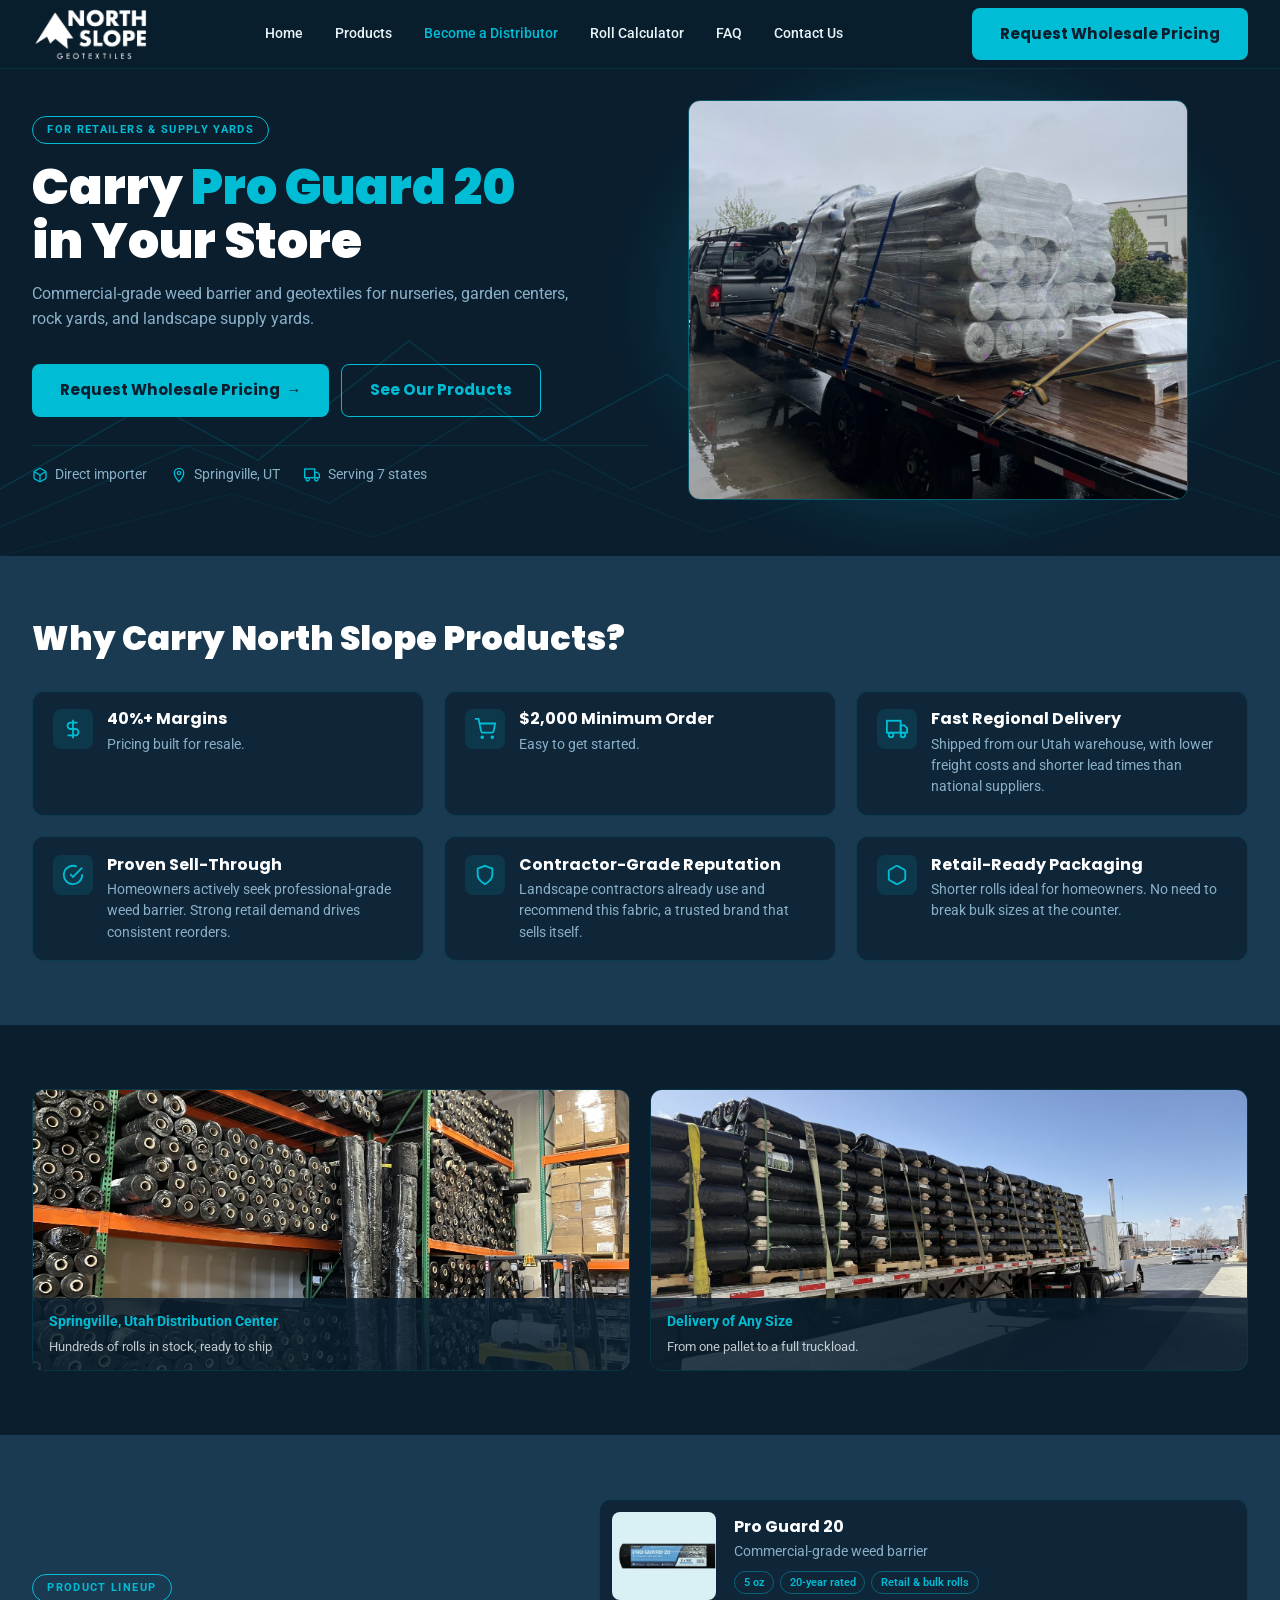
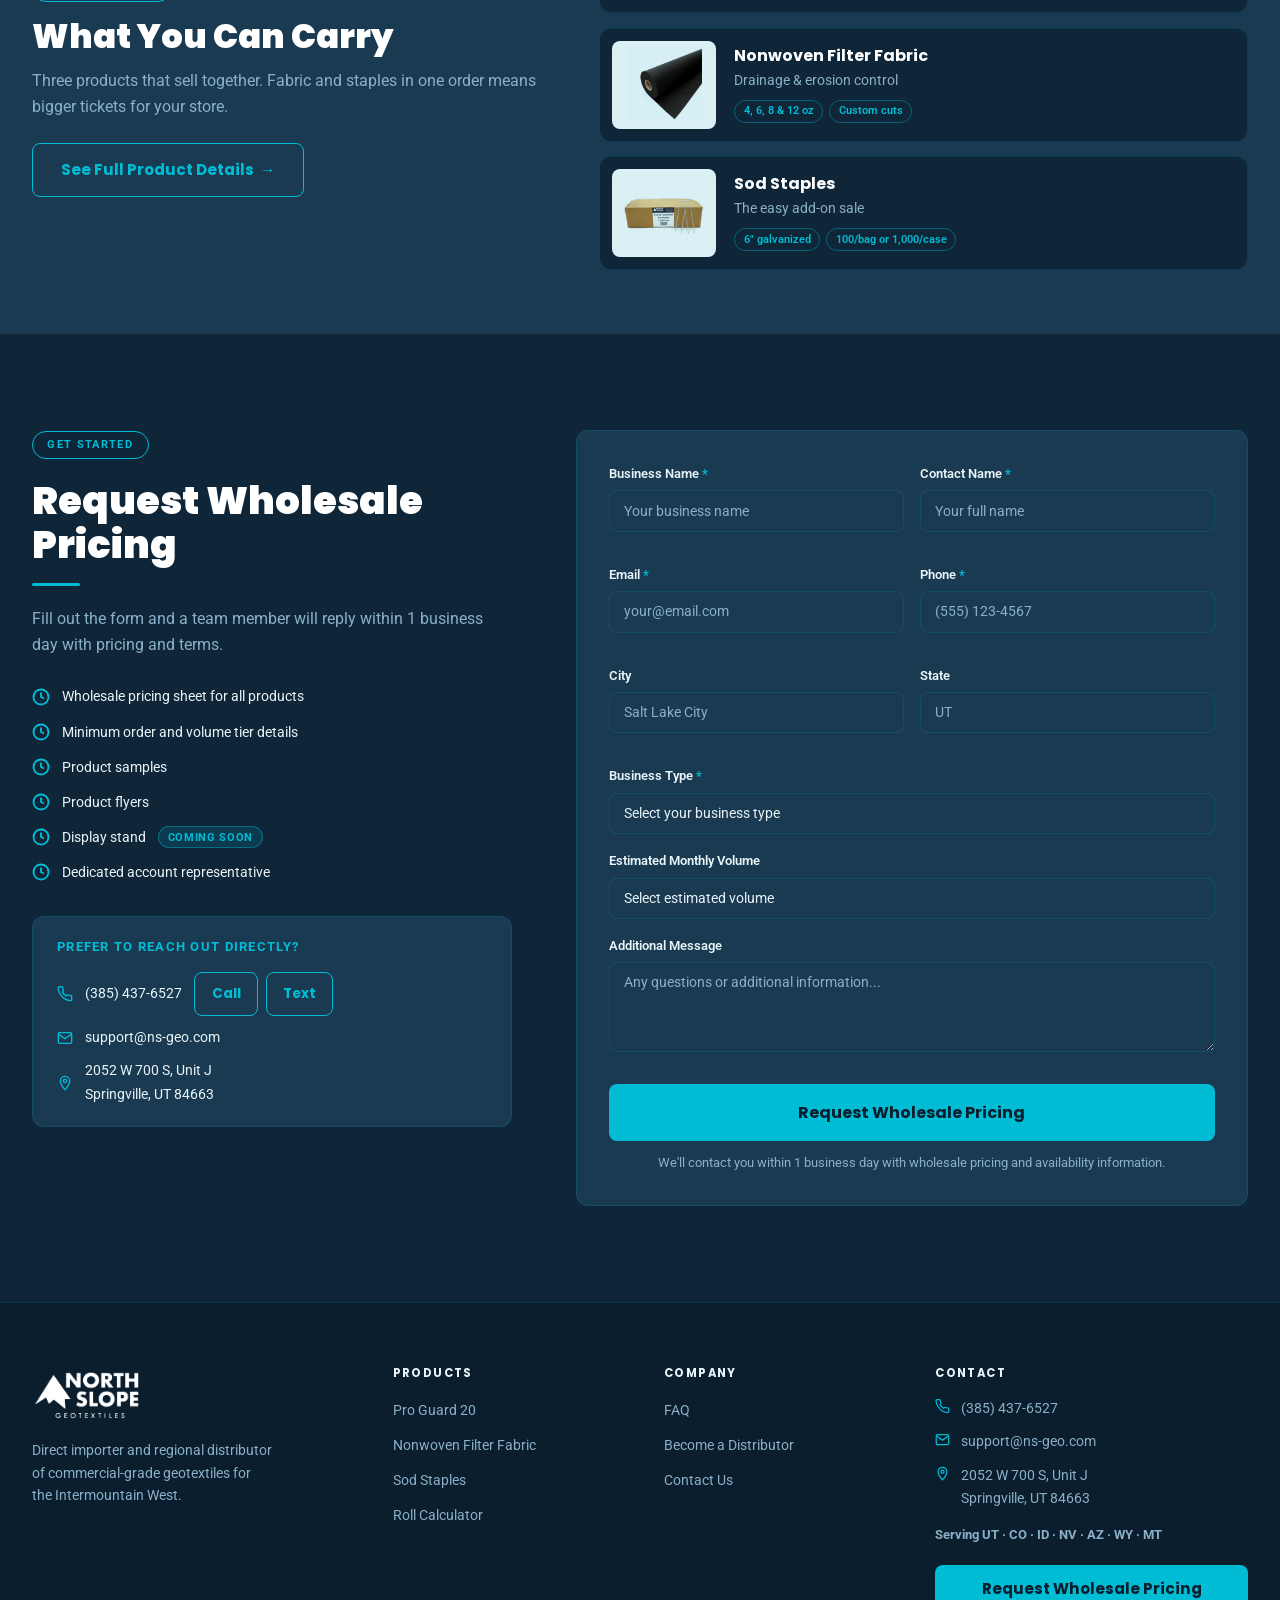
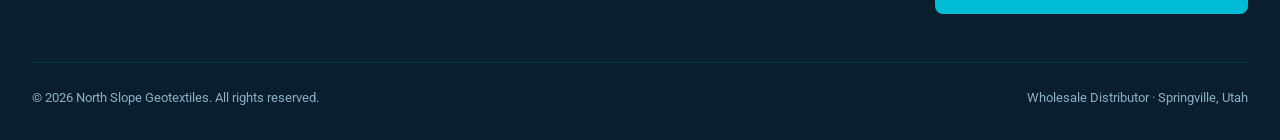
==== commit b1ecfebd: "Become a Distributor: back to six matching "Why Carry" cards Undoes the row of big teal numbers. The" ====
--- a/become-a-distributor.html
+++ b/become-a-distributor.html
@@ -104,22 +104,26 @@
       <div class="section-header fade-up">
         <h2>Why Carry North Slope Products?</h2>
       </div>
-      <div class="stats-grid dist-stats fade-up">
-        <div class="stat-item">
-          <div class="stat-value" data-count-to="40" data-count-suffix="%+">40%+</div>
-          <div class="stat-label">Distributor Margins</div>
-        </div>
-        <div class="stat-item">
-          <div class="stat-value" data-count-to="2000" data-count-prefix="$">$2,000</div>
-          <div class="stat-label">Minimum Order</div>
-        </div>
-        <div class="stat-item">
-          <div class="stat-value" data-count-to="1" data-count-suffix=" Day">1 Day</div>
-          <div class="stat-label">Application Response</div>
-        </div>
-      </div>
-      <div class="dist-cards dist-cards-4">
+      <div class="dist-cards dist-cards-3">
         <div class="dist-card fade-up fade-up-delay-1">
+          <div class="dist-icon">
+            <svg width="22" height="22" viewBox="0 0 24 24" fill="none" stroke="currentColor" stroke-width="2" aria-hidden="true"><path d="M12 2v20M17 5H9.5a3.5 3.5 0 0 0 0 7h5a3.5 3.5 0 0 1 0 7H6"/></svg>
+          </div>
+          <div>
+            <h3>40%+ Margins</h3>
+            <p>Pricing built for resale.</p>
+          </div>
+        </div>
+        <div class="dist-card fade-up fade-up-delay-2">
+          <div class="dist-icon">
+            <svg width="22" height="22" viewBox="0 0 24 24" fill="none" stroke="currentColor" stroke-width="2" aria-hidden="true"><circle cx="9" cy="21" r="1"/><circle cx="20" cy="21" r="1"/><path d="M1 1h4l2.68 13.39a2 2 0 0 0 2 1.61h9.72a2 2 0 0 0 2-1.61L23 6H6"/></svg>
+          </div>
+          <div>
+            <h3>$2,000 Minimum Order</h3>
+            <p>Easy to get started.</p>
+          </div>
+        </div>
+        <div class="dist-card fade-up fade-up-delay-3">
           <div class="dist-icon">
             <svg width="22" height="22" viewBox="0 0 24 24" fill="none" stroke="currentColor" stroke-width="2" aria-hidden="true"><rect x="1" y="3" width="15" height="13"/><polygon points="16 8 20 8 23 11 23 16 16 16 16 8"/><circle cx="5.5" cy="18.5" r="2.5"/><circle cx="18.5" cy="18.5" r="2.5"/></svg>
           </div>
@@ -128,7 +132,7 @@
             <p>Shipped from our Utah warehouse, with lower freight costs and shorter lead times than national suppliers.</p>
           </div>
         </div>
-        <div class="dist-card fade-up fade-up-delay-2">
+        <div class="dist-card fade-up fade-up-delay-1">
           <div class="dist-icon">
             <svg width="22" height="22" viewBox="0 0 24 24" fill="none" stroke="currentColor" stroke-width="2" aria-hidden="true"><path d="M22 11.08V12a10 10 0 1 1-5.93-9.14"/><polyline points="22 4 12 14.01 9 11.01"/></svg>
           </div>
@@ -137,7 +141,7 @@
             <p>Homeowners actively seek professional-grade weed barrier. Strong retail demand drives consistent reorders.</p>
           </div>
         </div>
-        <div class="dist-card fade-up fade-up-delay-3">
+        <div class="dist-card fade-up fade-up-delay-2">
           <div class="dist-icon">
             <svg width="22" height="22" viewBox="0 0 24 24" fill="none" stroke="currentColor" stroke-width="2" aria-hidden="true"><path d="M12 22s8-4 8-10V5l-8-3-8 3v7c0 6 8 10 8 10z"/></svg>
           </div>
@@ -146,7 +150,7 @@
             <p>Landscape contractors already use and recommend this fabric, a trusted brand that sells itself.</p>
           </div>
         </div>
-        <div class="dist-card fade-up fade-up-delay-4">
+        <div class="dist-card fade-up fade-up-delay-3">
           <div class="dist-icon">
             <svg width="22" height="22" viewBox="0 0 24 24" fill="none" stroke="currentColor" stroke-width="2" aria-hidden="true"><path d="M21 16V8a2 2 0 0 0-1-1.73l-7-4a2 2 0 0 0-2 0l-7 4A2 2 0 0 0 3 8v8a2 2 0 0 0 1 1.73l7 4a2 2 0 0 0 2 0l7-4A2 2 0 0 0 21 16z"/></svg>
           </div>
--- a/styles.css
+++ b/styles.css
@@ -1014,21 +1014,6 @@
     .distributor-support .dist-card { align-items: center; }
     .dist-card p { font-size: 0.88rem; color: var(--muted-fg); line-height: 1.5; margin-top: 0.25rem; }
     .dist-big { display: block; font-size: 1.9rem; font-weight: 900; color: var(--primary); line-height: 1.1; }
-    /* Row of three big numbers under the "Why Carry" heading, in the home
-       page's numbers-band style (stats-grid / stat-item), counted up by
-       distributor.js. */
-    .stats-grid.dist-stats {
-      grid-template-columns: repeat(3, 1fr);
-      background: var(--navy-deep); border: 1px solid var(--border);
-      border-radius: 0.75rem; padding: 2rem 1.5rem; margin-bottom: 1.25rem;
-    }
-    .distributor-why .dist-cards-4 .dist-card { height: 100%; }
-    @media (max-width: 1024px) {
-      .stats-grid.dist-stats { grid-template-columns: repeat(3, 1fr); }
-    }
-    @media (max-width: 560px) {
-      .stats-grid.dist-stats { grid-template-columns: 1fr; gap: 1.5rem; }
-    }
     .dist-tag {
       position: absolute; top: 0.6rem; right: 0.6rem;
       background: rgba(0,188,212,0.15); color: var(--primary);
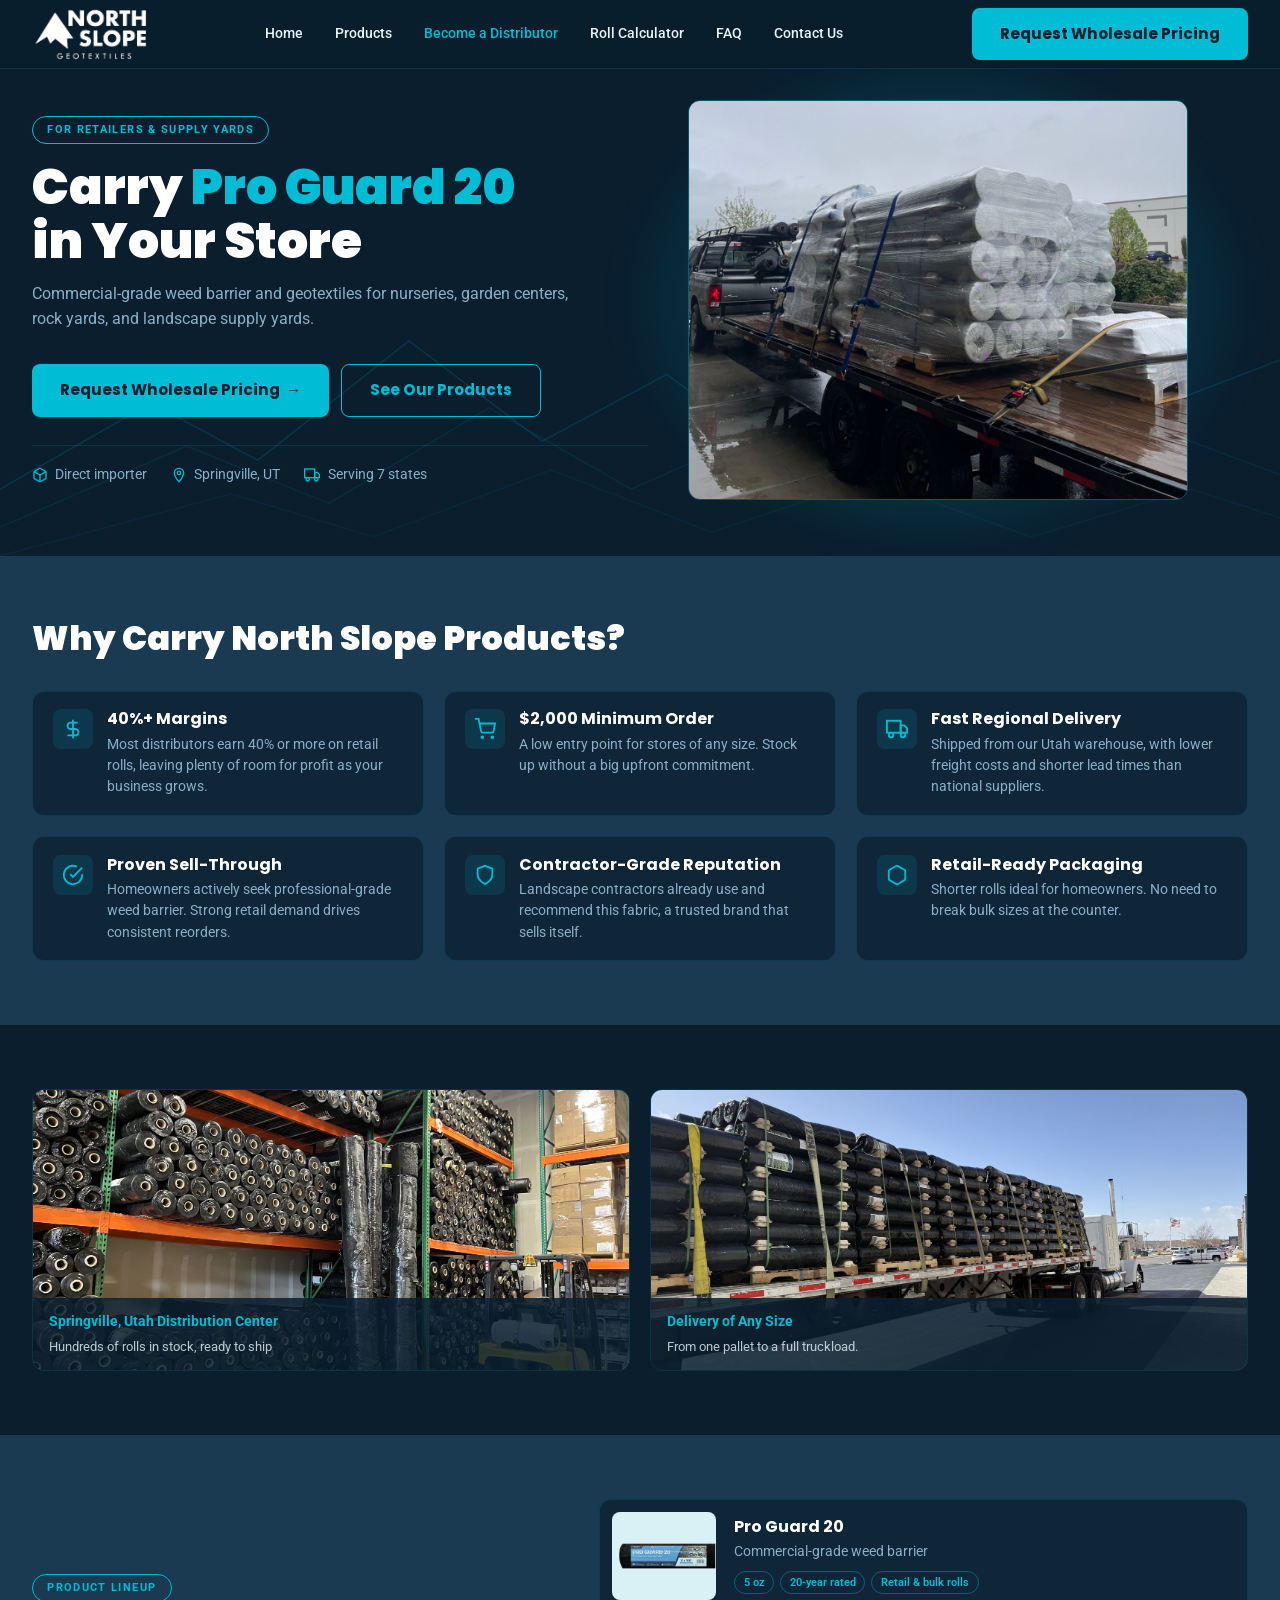
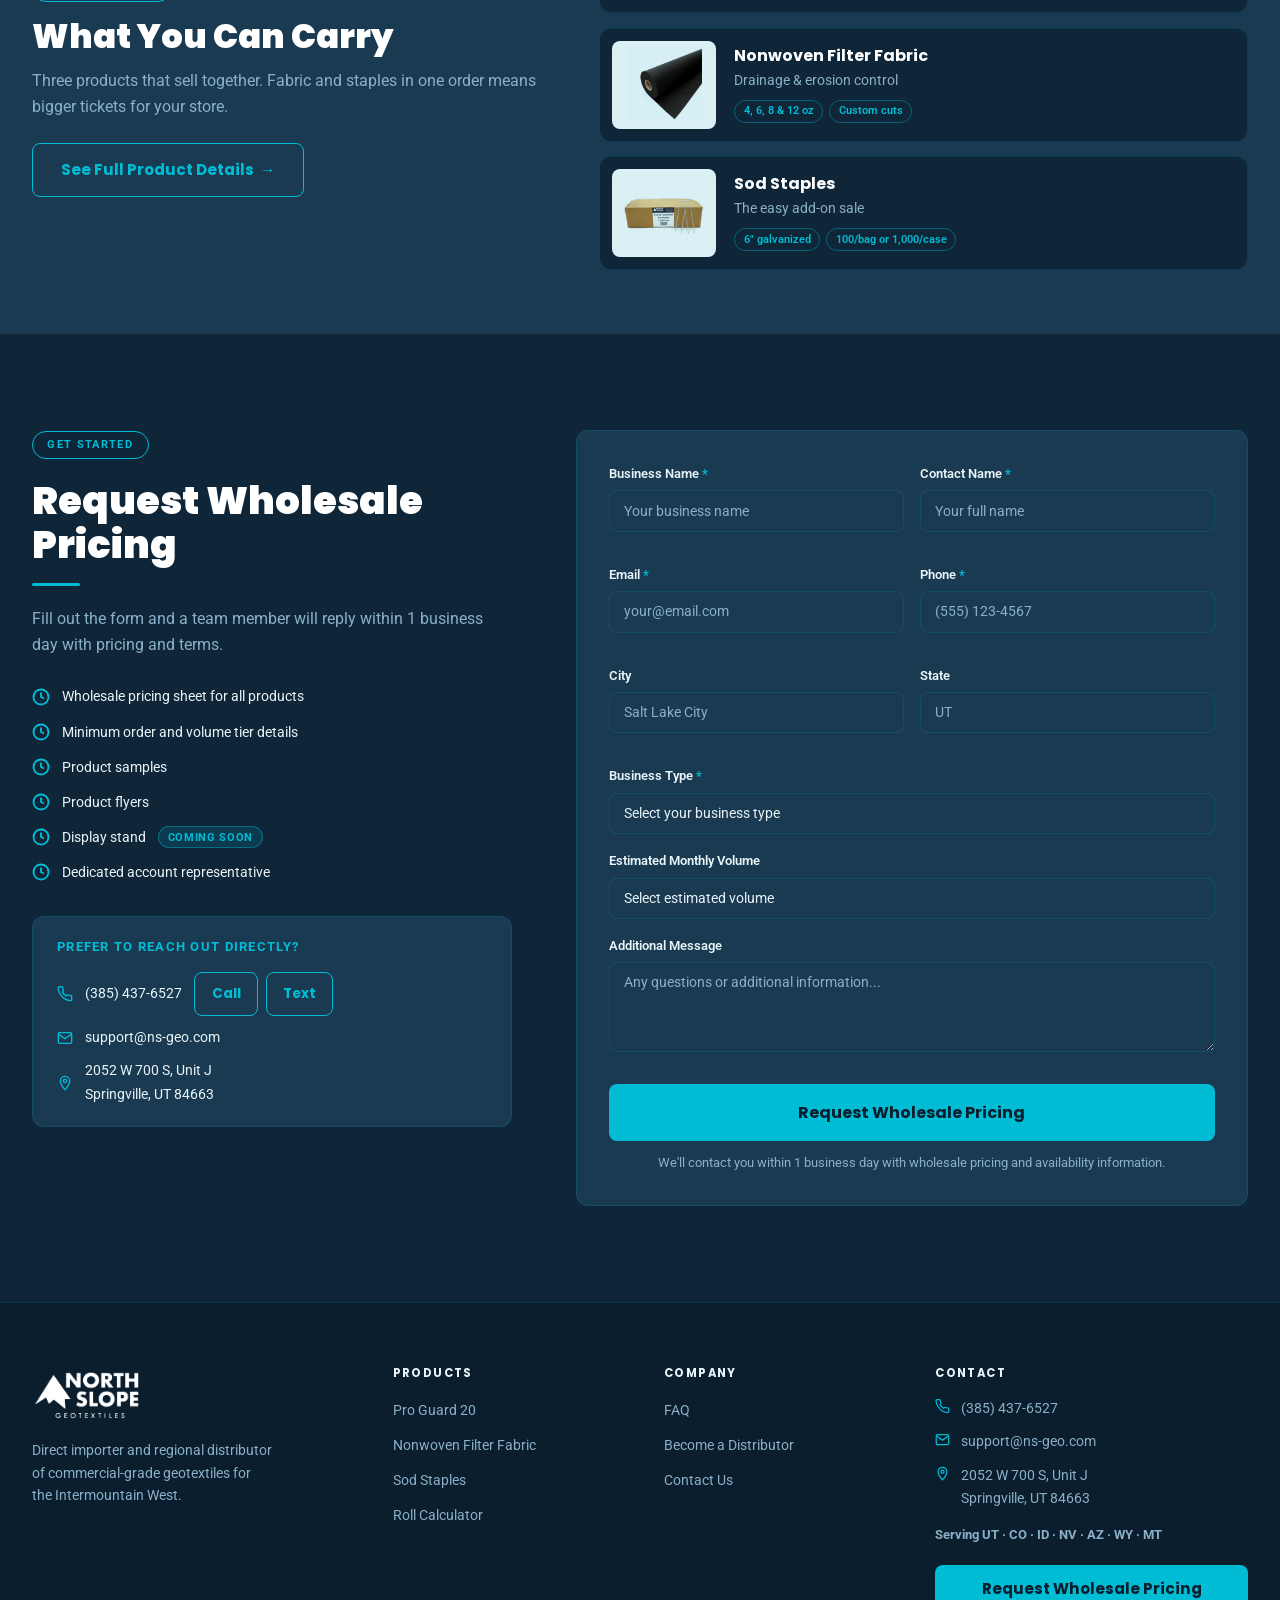
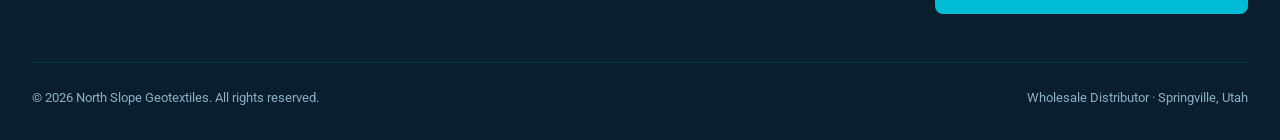
==== commit 75c2a64c: "Become a Distributor: new descriptions for the 40%+ and $2,000 cards "40%+ Margins" now reads "Most " ====
--- a/become-a-distributor.html
+++ b/become-a-distributor.html
@@ -111,7 +111,7 @@
           </div>
           <div>
             <h3>40%+ Margins</h3>
-            <p>Pricing built for resale.</p>
+            <p>Most distributors earn 40% or more on retail rolls, leaving plenty of room for profit as your business grows.</p>
           </div>
         </div>
         <div class="dist-card fade-up fade-up-delay-2">
@@ -120,7 +120,7 @@
           </div>
           <div>
             <h3>$2,000 Minimum Order</h3>
-            <p>Easy to get started.</p>
+            <p>A low entry point for stores of any size. Stock up without a big upfront commitment.</p>
           </div>
         </div>
         <div class="dist-card fade-up fade-up-delay-3">
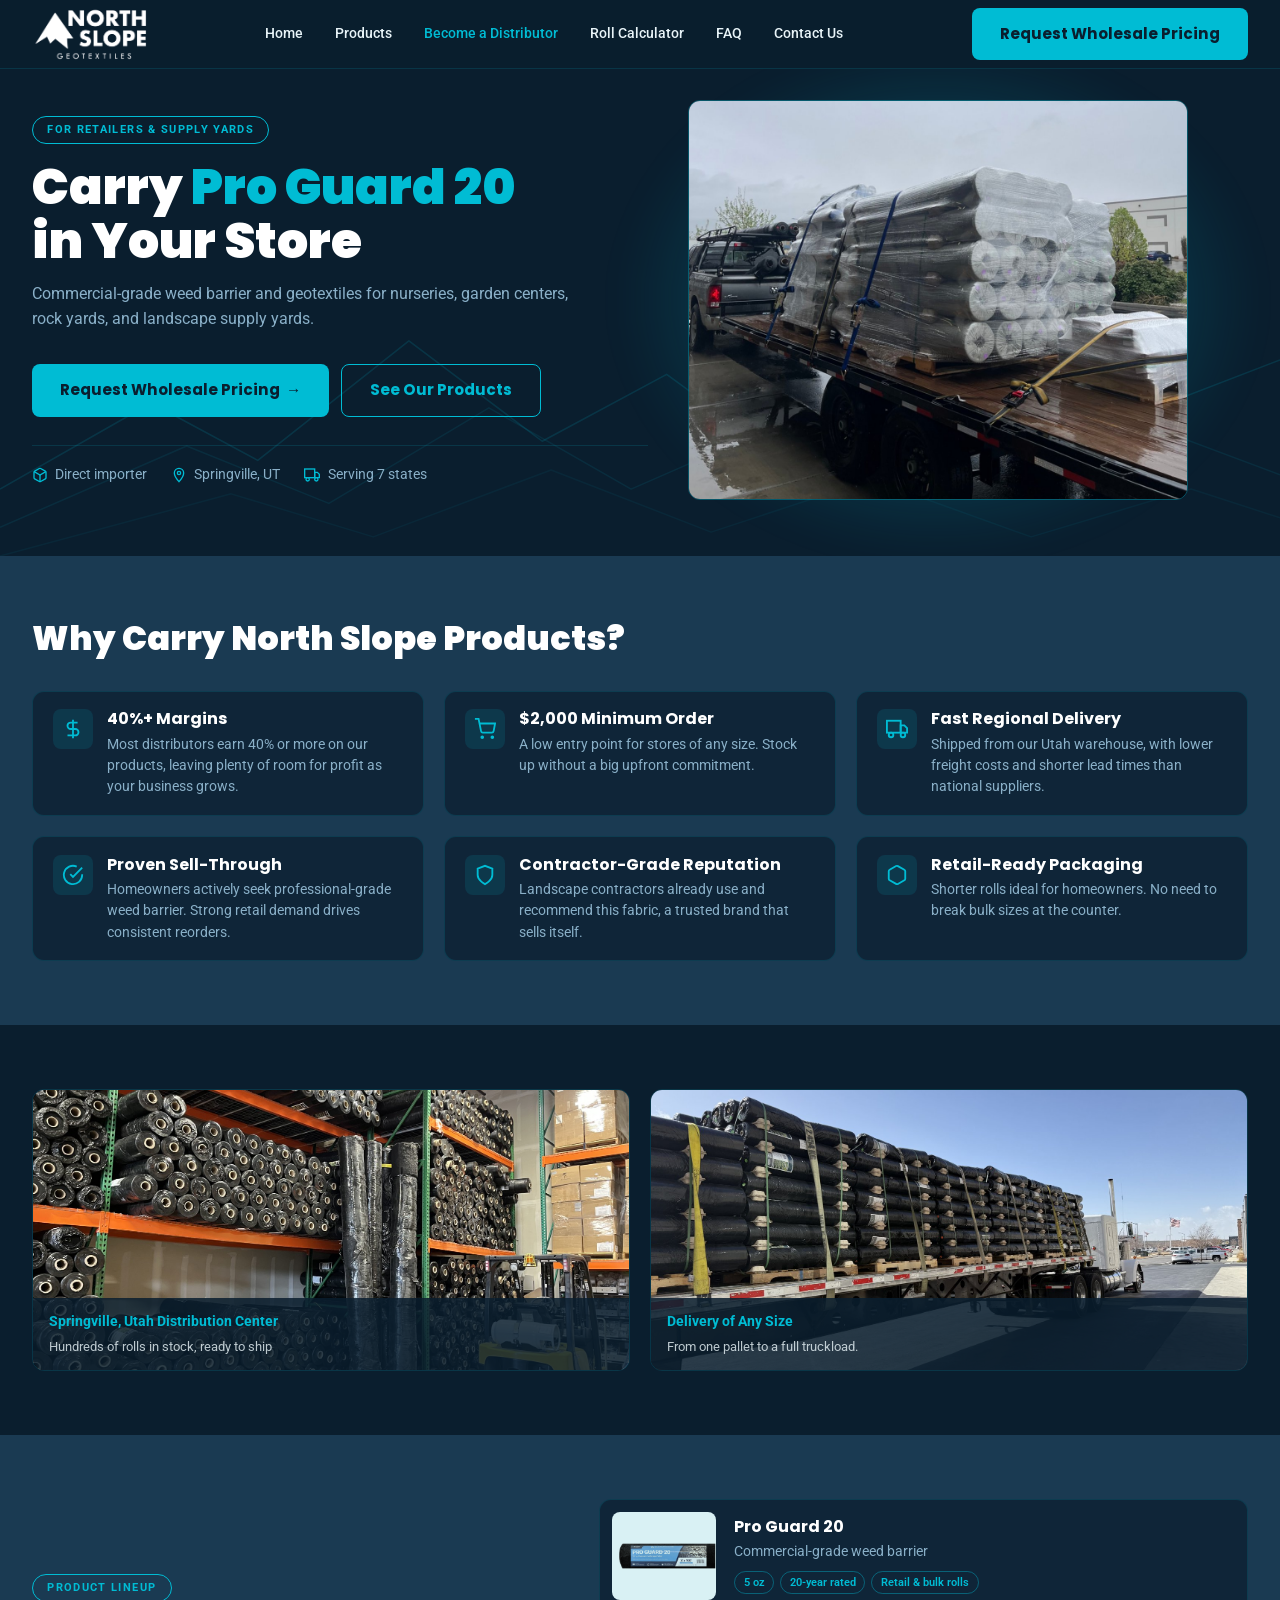
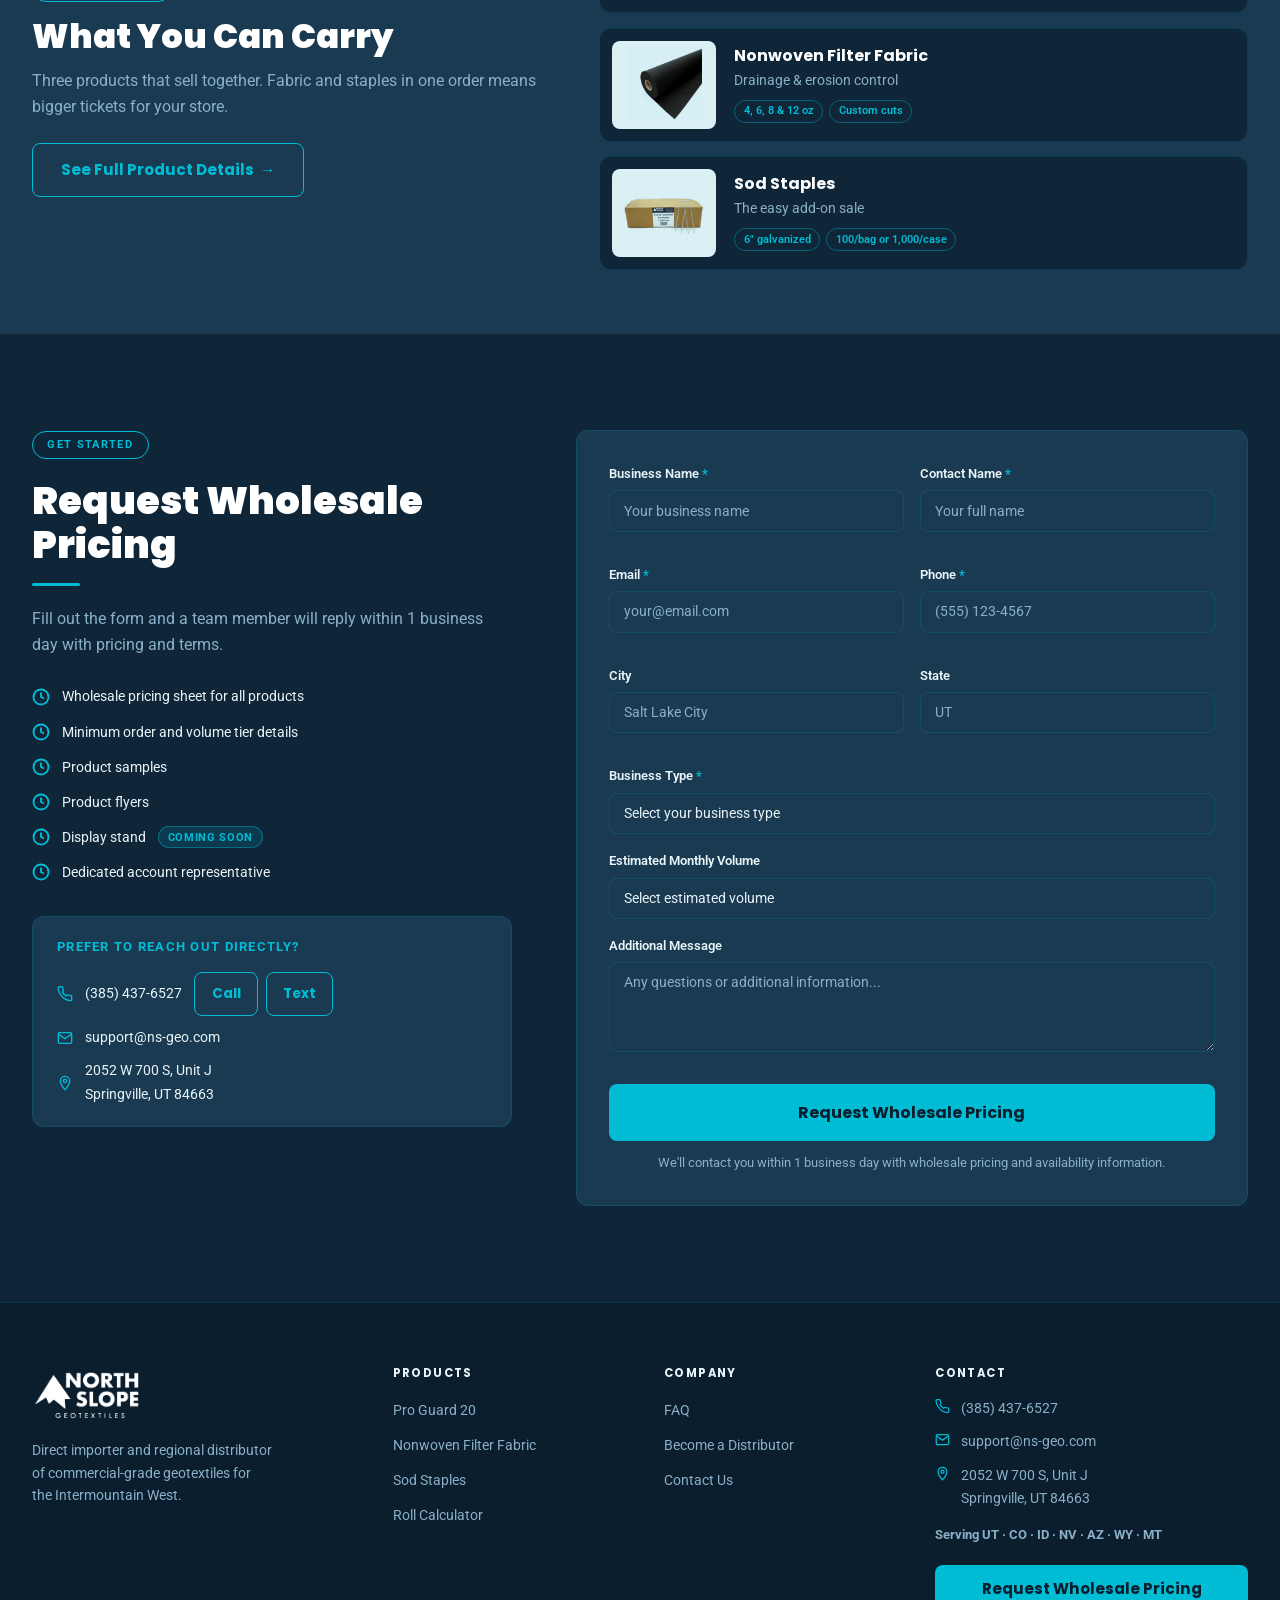
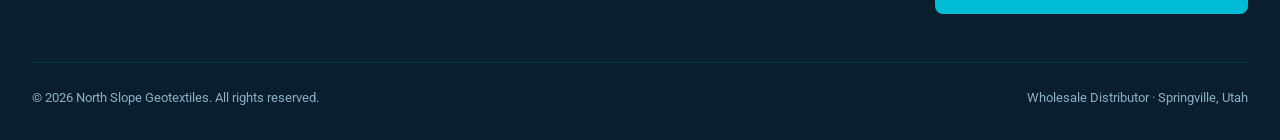
==== commit b1a01181: "Become a Distributor: "40%+ Margins" card now says "on our products" The card's description now read" ====
--- a/become-a-distributor.html
+++ b/become-a-distributor.html
@@ -111,7 +111,7 @@
           </div>
           <div>
             <h3>40%+ Margins</h3>
-            <p>Most distributors earn 40% or more on retail rolls, leaving plenty of room for profit as your business grows.</p>
+            <p>Most distributors earn 40% or more on our products, leaving plenty of room for profit as your business grows.</p>
           </div>
         </div>
         <div class="dist-card fade-up fade-up-delay-2">
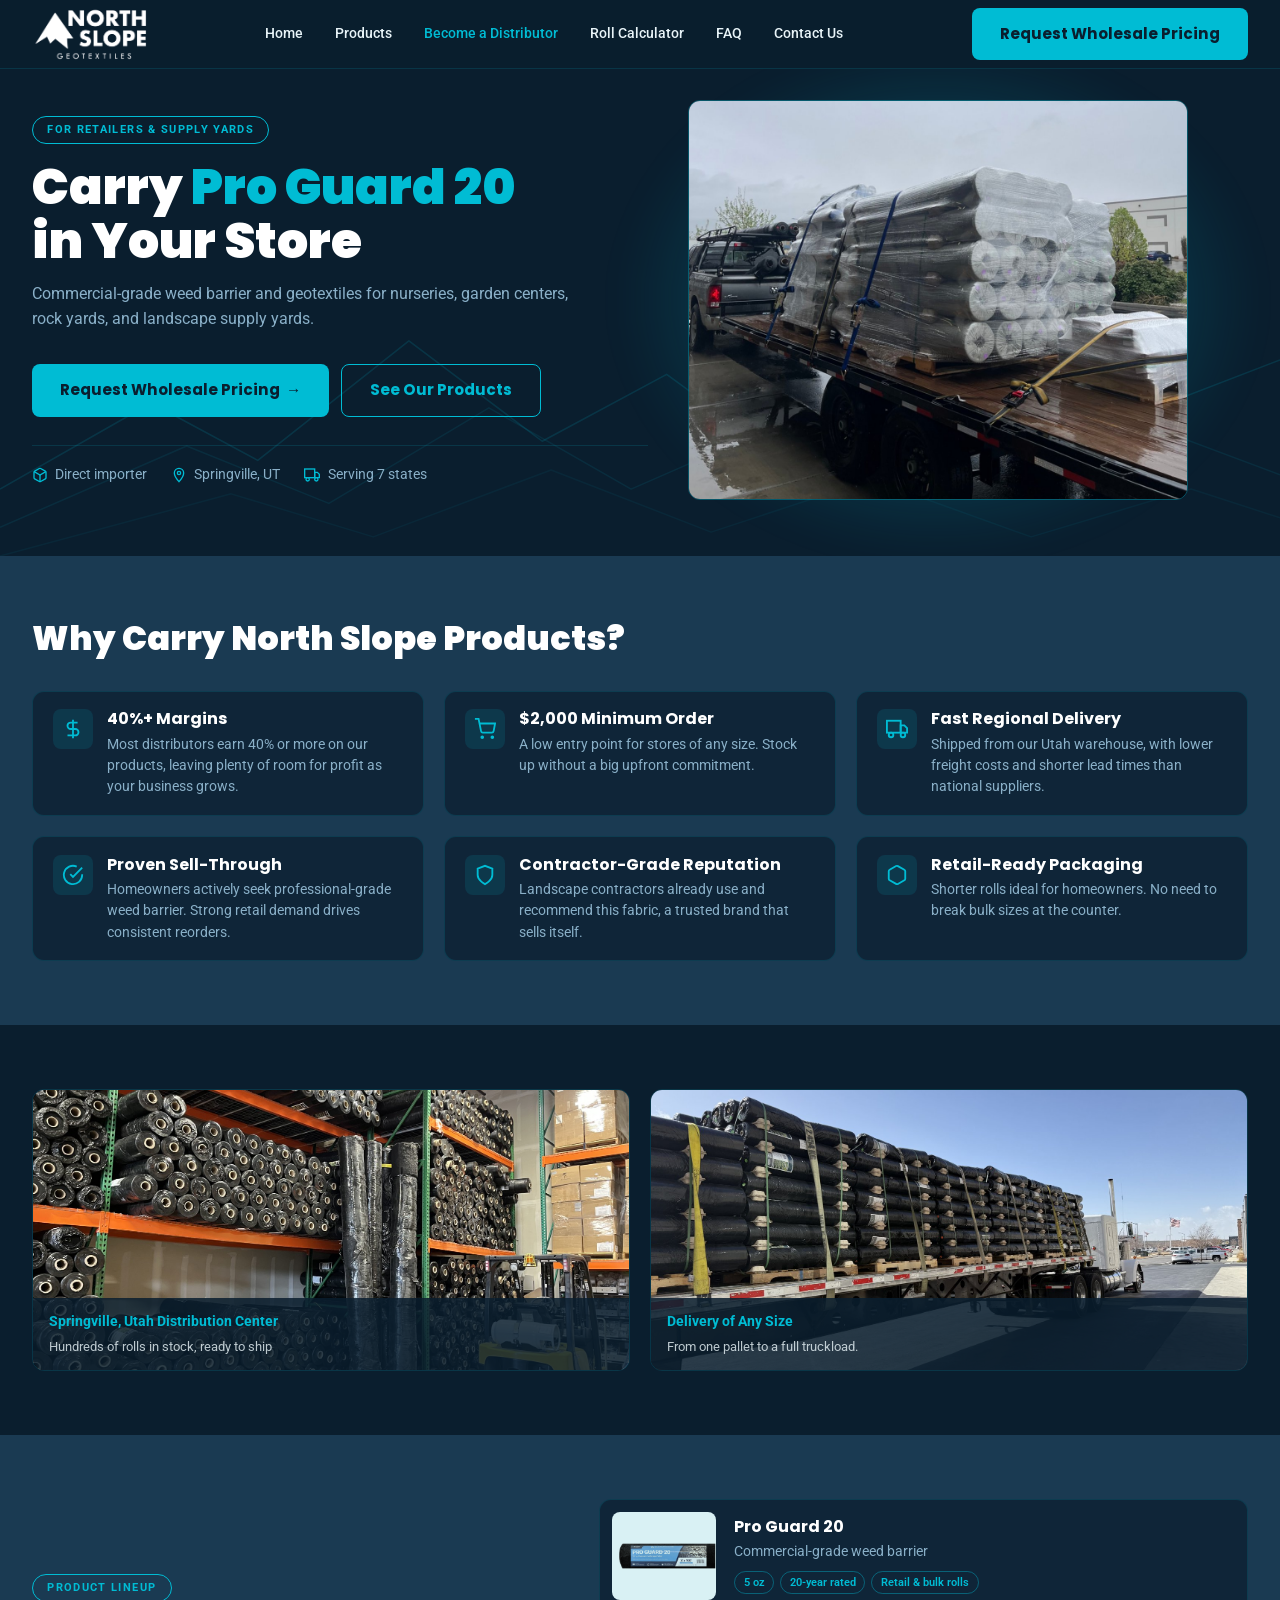
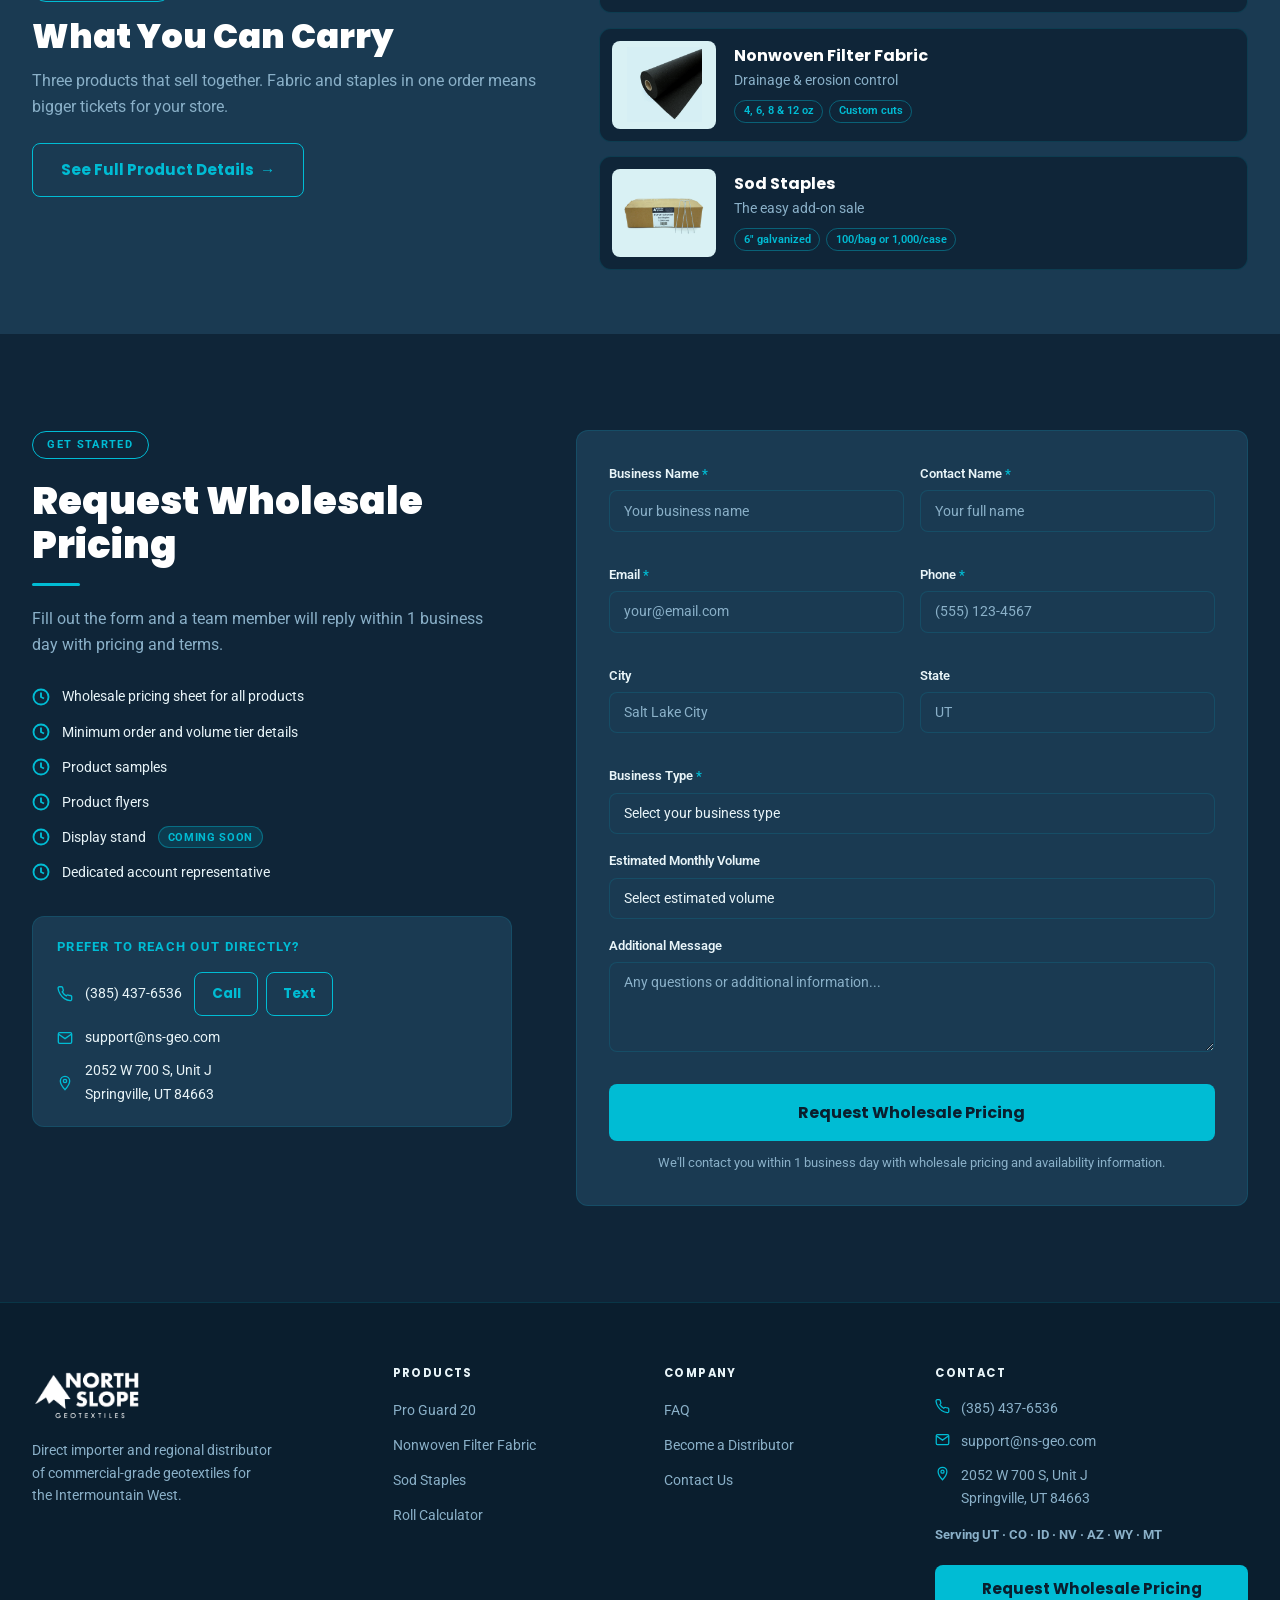
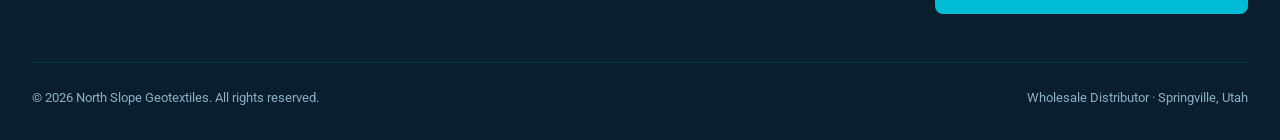
==== commit 228cd56c: "Change the phone number to (385) 437-6536 everywhere Replaces the old number (385) 437-6527 with (38" ====
--- a/become-a-distributor.html
+++ b/become-a-distributor.html
@@ -273,10 +273,10 @@
             <div class="direct-item direct-item-phone">
               <svg width="16" height="16" viewBox="0 0 24 24" fill="none" stroke="currentColor" stroke-width="2"><path d="M22 16.92v3a2 2 0 0 1-2.18 2 19.79 19.79 0 0 1-8.63-3.07A19.5 19.5 0 0 1 4.69 12a19.79 19.79 0 0 1-3.07-8.67A2 2 0 0 1 3.6 1.18h3a2 2 0 0 1 2 1.72c.127.96.361 1.903.7 2.81a2 2 0 0 1-.45 2.11L7.91 8.91a16 16 0 0 0 6 6l.91-.91a2 2 0 0 1 2.11-.45c.907.339 1.85.573 2.81.7A2 2 0 0 1 22 16.92z"/></svg>
               <span class="direct-phone-row">
-                <span class="direct-phone">(385) 437-6527</span>
+                <span class="direct-phone">(385) 437-6536</span>
                 <span class="faq-contact-actions">
-                  <a href="tel:+13854376527" class="faq-contact-btn" aria-label="Call (385) 437-6527">Call</a>
-                  <a href="sms:+13854376527" class="faq-contact-btn" aria-label="Text (385) 437-6527">Text</a>
+                  <a href="tel:+13854376536" class="faq-contact-btn" aria-label="Call (385) 437-6536">Call</a>
+                  <a href="sms:+13854376536" class="faq-contact-btn" aria-label="Text (385) 437-6536">Text</a>
                 </span>
               </span>
             </div>
@@ -393,7 +393,7 @@
           <h5>Contact</h5>
           <div class="footer-contact-item">
             <svg width="15" height="15" viewBox="0 0 24 24" fill="none" stroke="currentColor" stroke-width="2"><path d="M22 16.92v3a2 2 0 0 1-2.18 2 19.79 19.79 0 0 1-8.63-3.07A19.5 19.5 0 0 1 4.69 12a19.79 19.79 0 0 1-3.07-8.67A2 2 0 0 1 3.6 1.18h3a2 2 0 0 1 2 1.72c.127.96.361 1.903.7 2.81a2 2 0 0 1-.45 2.11L7.91 8.91a16 16 0 0 0 6 6l.91-.91a2 2 0 0 1 2.11-.45c.907.339 1.85.573 2.81.7A2 2 0 0 1 22 16.92z"/></svg>
-            (385) 437-6527
+            (385) 437-6536
           </div>
           <div class="footer-contact-item">
             <svg width="15" height="15" viewBox="0 0 24 24" fill="none" stroke="currentColor" stroke-width="2"><path d="M4 4h16c1.1 0 2 .9 2 2v12c0 1.1-.9 2-2 2H4c-1.1 0-2-.9-2-2V6c0-1.1.9-2 2-2z"/><polyline points="22,6 12,13 2,6"/></svg>
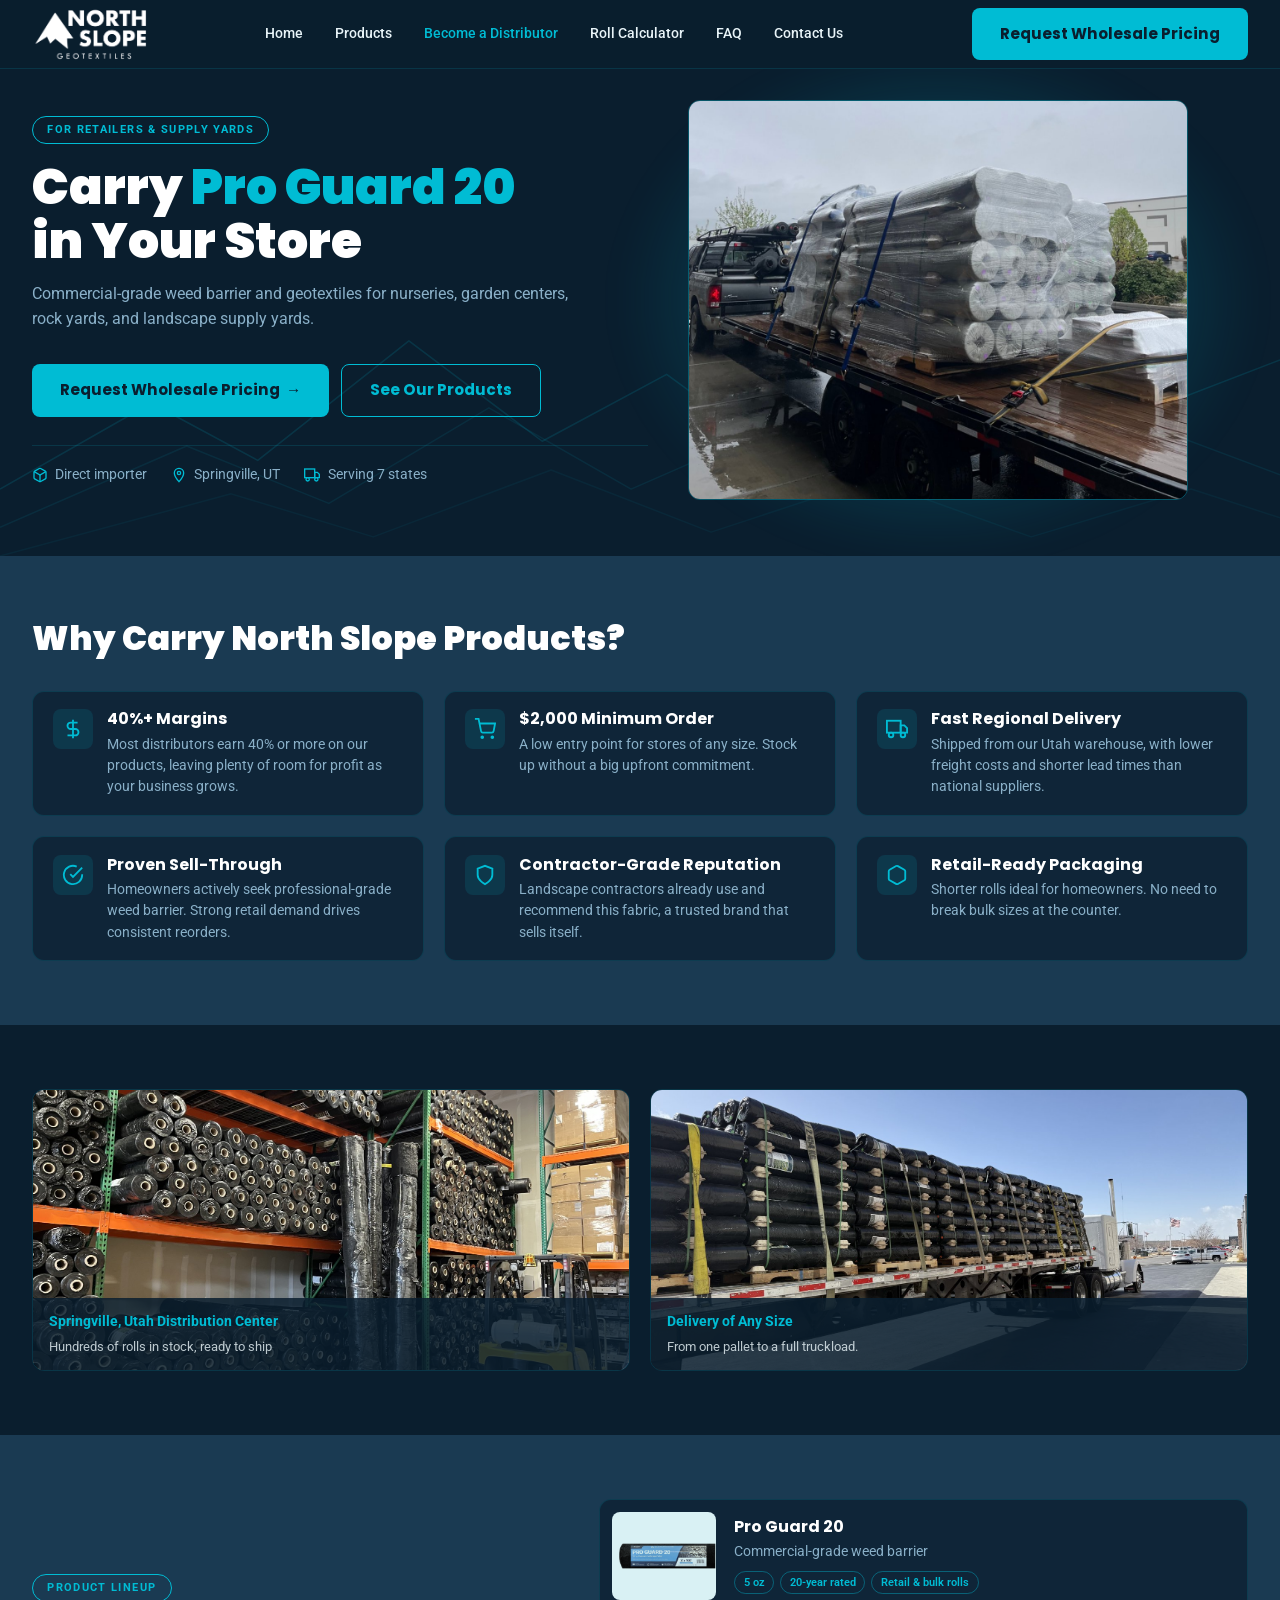
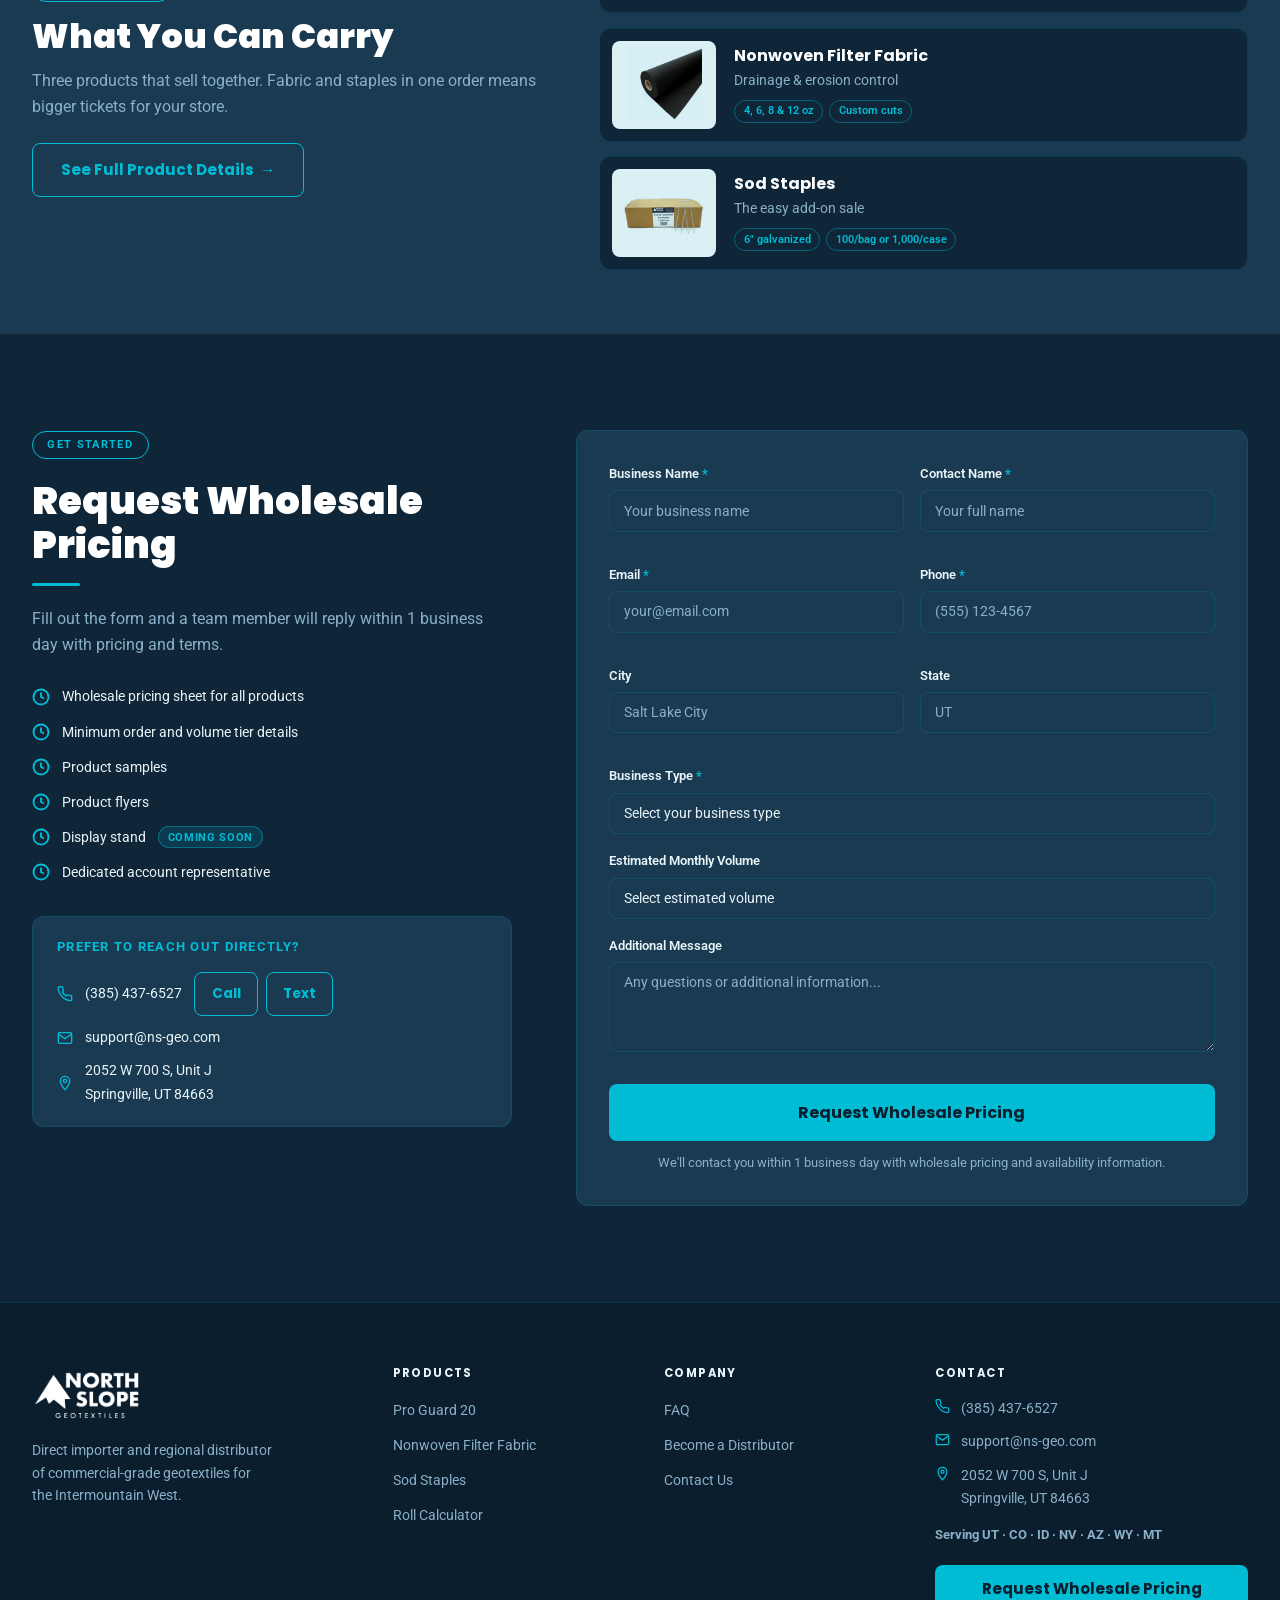
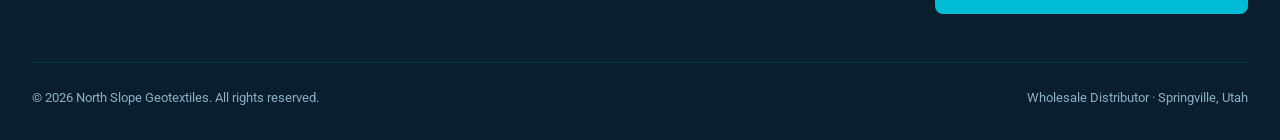
==== commit cf56dd41: "Bring the Where to Buy branch up to date with the live site" ====
--- a/become-a-distributor.html
+++ b/become-a-distributor.html
@@ -273,10 +273,10 @@
             <div class="direct-item direct-item-phone">
               <svg width="16" height="16" viewBox="0 0 24 24" fill="none" stroke="currentColor" stroke-width="2"><path d="M22 16.92v3a2 2 0 0 1-2.18 2 19.79 19.79 0 0 1-8.63-3.07A19.5 19.5 0 0 1 4.69 12a19.79 19.79 0 0 1-3.07-8.67A2 2 0 0 1 3.6 1.18h3a2 2 0 0 1 2 1.72c.127.96.361 1.903.7 2.81a2 2 0 0 1-.45 2.11L7.91 8.91a16 16 0 0 0 6 6l.91-.91a2 2 0 0 1 2.11-.45c.907.339 1.85.573 2.81.7A2 2 0 0 1 22 16.92z"/></svg>
               <span class="direct-phone-row">
-                <span class="direct-phone">(385) 437-6536</span>
+                <span class="direct-phone">(385) 437-6527</span>
                 <span class="faq-contact-actions">
-                  <a href="tel:+13854376536" class="faq-contact-btn" aria-label="Call (385) 437-6536">Call</a>
-                  <a href="sms:+13854376536" class="faq-contact-btn" aria-label="Text (385) 437-6536">Text</a>
+                  <a href="tel:+13854376527" class="faq-contact-btn" aria-label="Call (385) 437-6527">Call</a>
+                  <a href="sms:+13854376527" class="faq-contact-btn" aria-label="Text (385) 437-6527">Text</a>
                 </span>
               </span>
             </div>
@@ -393,7 +393,7 @@
           <h5>Contact</h5>
           <div class="footer-contact-item">
             <svg width="15" height="15" viewBox="0 0 24 24" fill="none" stroke="currentColor" stroke-width="2"><path d="M22 16.92v3a2 2 0 0 1-2.18 2 19.79 19.79 0 0 1-8.63-3.07A19.5 19.5 0 0 1 4.69 12a19.79 19.79 0 0 1-3.07-8.67A2 2 0 0 1 3.6 1.18h3a2 2 0 0 1 2 1.72c.127.96.361 1.903.7 2.81a2 2 0 0 1-.45 2.11L7.91 8.91a16 16 0 0 0 6 6l.91-.91a2 2 0 0 1 2.11-.45c.907.339 1.85.573 2.81.7A2 2 0 0 1 22 16.92z"/></svg>
-            (385) 437-6536
+            (385) 437-6527
           </div>
           <div class="footer-contact-item">
             <svg width="15" height="15" viewBox="0 0 24 24" fill="none" stroke="currentColor" stroke-width="2"><path d="M4 4h16c1.1 0 2 .9 2 2v12c0 1.1-.9 2-2 2H4c-1.1 0-2-.9-2-2V6c0-1.1.9-2 2-2z"/><polyline points="22,6 12,13 2,6"/></svg>
--- a/styles.css
+++ b/styles.css
@@ -1231,3 +1231,68 @@
       .banner-mountains-host { --banner-top: calc(68px + 2.5rem); }
       .dist-banner-mountains.banner-mountains-inline { height: calc(35% + 49px); }
     }
+
+    /* ─── WHERE TO BUY PAGE ─────────────────────────────────── */
+    /* Banner and dark section come from the Contact Us page
+       (contact-page-banner); state buttons reuse the Roll Calculator's
+       choice buttons (calc-choice), product tags the Products page's
+       (product-tag), and Get Directions / Call the FAQ's small buttons
+       (faq-contact-btn). The store list is in where-to-buy.js. */
+    .where-main { background: var(--navy-deep); padding: 0 0 4rem; }
+    .where-filters { margin: 0 0 2rem; }
+    .where-filters .calc-choice span { min-height: 44px; padding: 0.5rem 1.1rem; }
+    /* Compact buttons that wrap, on phones too (the Roll Calculator's own
+       buttons go full width on phones). */
+    .where-filters.calc-options .calc-choice { flex: 0 0 auto; }
+    .where-grid { display: grid; grid-template-columns: repeat(3, minmax(0, 1fr)); gap: 1.25rem; }
+    .where-card {
+      display: flex; flex-direction: column; gap: 1rem;
+      background: var(--navy-mid); border: 1px solid var(--border);
+      border-radius: 0.75rem; padding: 1.5rem;
+    }
+    .where-card[hidden] { display: none; }
+    .where-name { font-size: 1.15rem; font-weight: 700; color: #fff; }
+    .where-row { display: flex; align-items: flex-start; gap: 0.75rem; }
+    .where-icon {
+      width: 36px; height: 36px; flex-shrink: 0;
+      background: rgba(0,188,212,0.12); border-radius: var(--radius);
+      display: flex; align-items: center; justify-content: center; color: var(--primary);
+    }
+    .where-row-body { display: flex; flex-direction: column; align-items: flex-start; gap: 0.6rem; min-width: 0; }
+    .where-row-inline { flex-direction: row; flex-wrap: wrap; align-items: center; gap: 0.5rem 0.75rem; }
+    .where-value { font-style: normal; font-size: 0.95rem; color: var(--foreground); line-height: 1.5; }
+    .where-row > .where-value { align-self: center; overflow-wrap: anywhere; }
+    .where-phone { white-space: nowrap; }
+    .where-website { color: var(--primary); text-decoration: underline; text-underline-offset: 3px; }
+    .where-website:hover { color: #fff; }
+    .where-website:focus-visible { outline: 2px solid var(--primary); outline-offset: 2px; border-radius: var(--radius); }
+    .where-tags { list-style: none; display: flex; flex-wrap: wrap; gap: 0.4rem; margin-top: auto; padding-top: 0.25rem; }
+    .where-noscript { color: var(--muted-fg); }
+    .where-noscript a { color: var(--primary); text-decoration: underline; }
+    /* "Don't see a store near you?" box under the cards. */
+    .where-help {
+      margin-top: 2.5rem; display: flex; flex-wrap: wrap; align-items: center; justify-content: space-between; gap: 1rem 1.5rem;
+      background: var(--navy-mid); border: 1px solid var(--border); border-radius: 0.75rem; padding: 1.5rem;
+    }
+    .where-help p { flex: 1 1 320px; color: var(--foreground); font-size: 1rem; }
+    /* "Want your store on this list?" band at the bottom. */
+    .where-cta { padding: 4rem 0; }
+    .where-cta .cta-card h2 { margin-bottom: 1.5rem; }
+    @media (max-width: 1024px) {
+      .where-grid { grid-template-columns: repeat(2, minmax(0, 1fr)); }
+    }
+    @media (max-width: 768px) {
+      .where-main { padding: 0 0 3rem; }
+      .where-cta { padding: 3rem 0; }
+    }
+    @media (max-width: 640px) {
+      .where-grid { grid-template-columns: 1fr; }
+    }
+    @media (max-width: 480px) {
+      .where-card, .where-help { padding: 1.25rem 1.1rem; }
+      .where-help-btn, .where-cta .btn-primary { width: 100%; justify-content: center; text-align: center; white-space: normal; }
+    }
+    /* Devices set to reduce motion: everything shows at once, nothing moves. */
+    @media (prefers-reduced-motion: reduce) {
+      .page-where .fade-up { opacity: 1; transform: none; transition: none; }
+    }
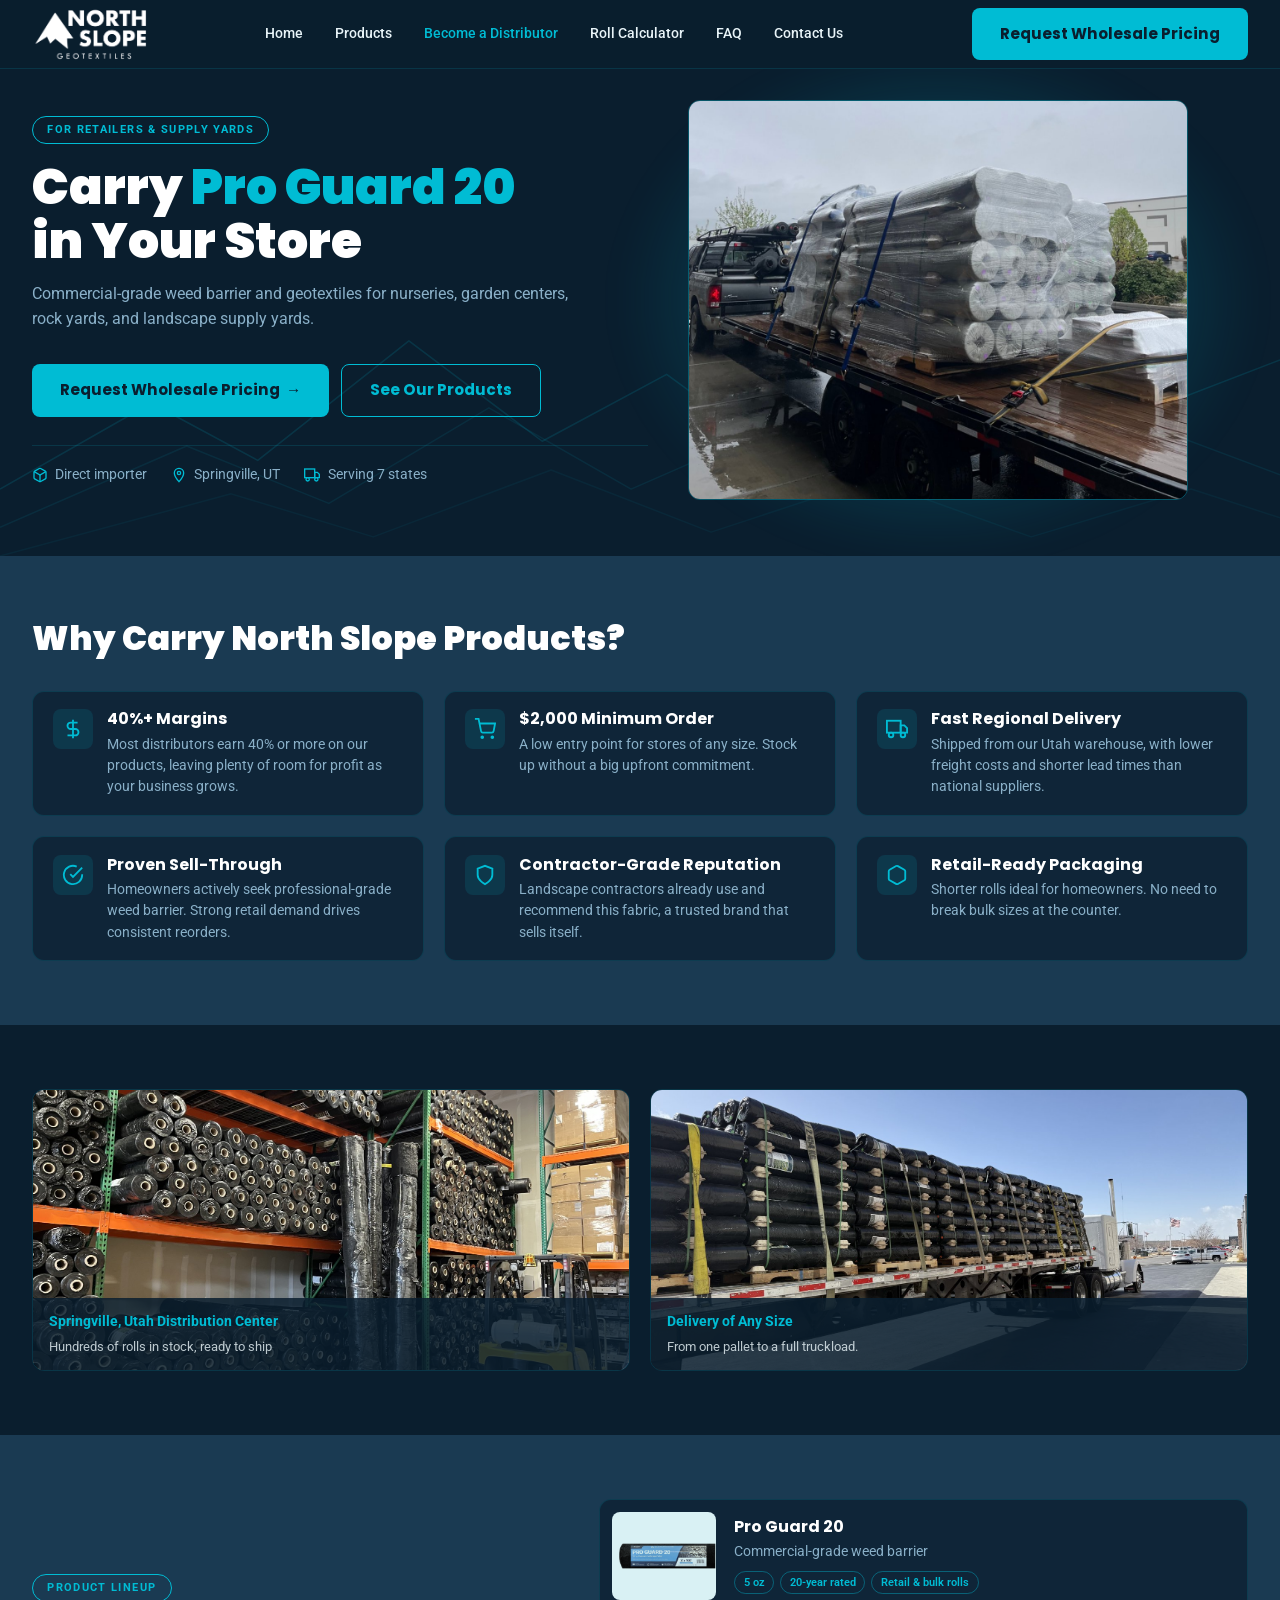
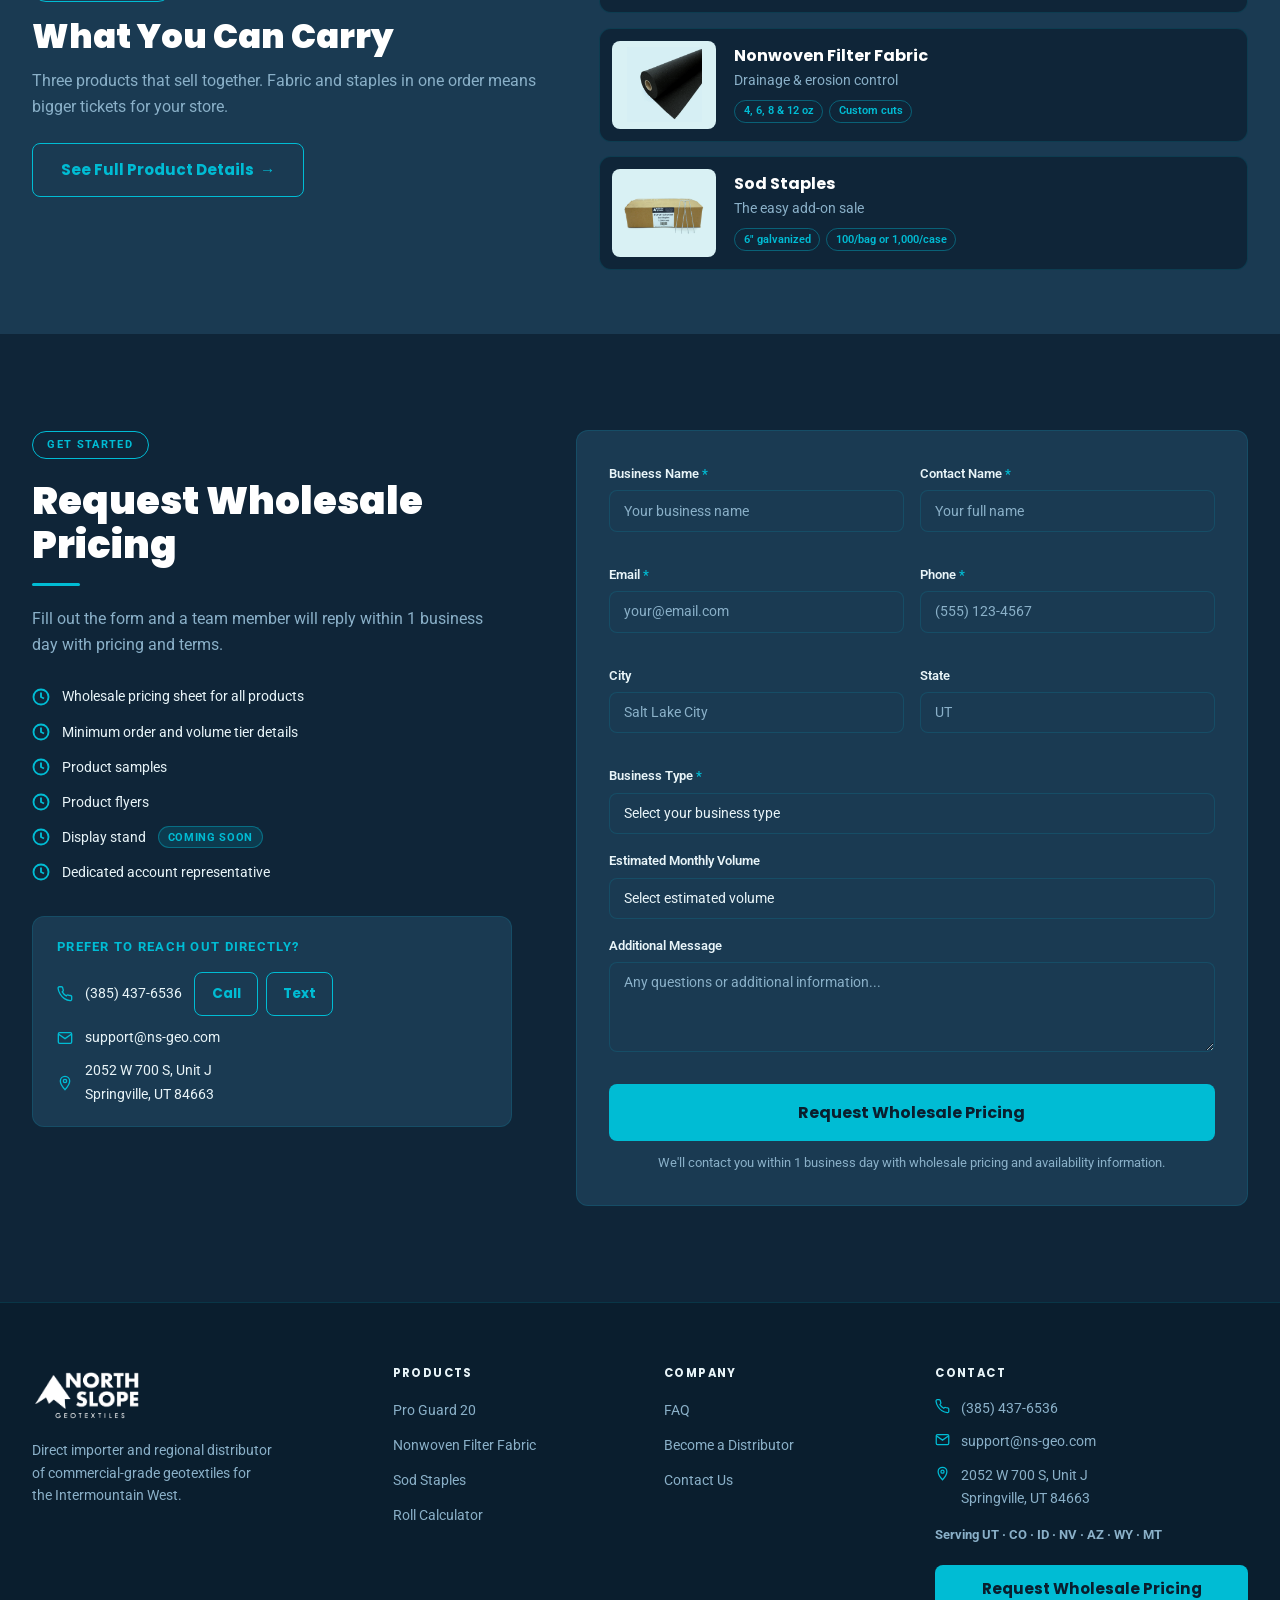
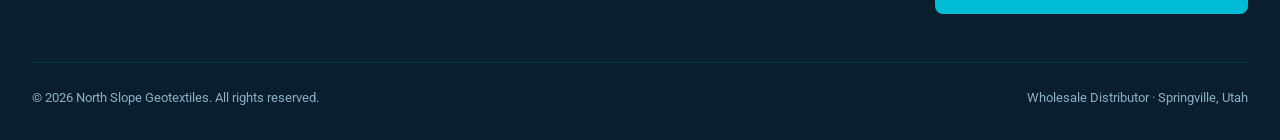
==== commit 9167ce1f: "Merge pull request #35 from northslopeindustries/claude/new-phone-number-s6wzj6 Change the phone num" ====
--- a/become-a-distributor.html
+++ b/become-a-distributor.html
@@ -273,10 +273,10 @@
             <div class="direct-item direct-item-phone">
               <svg width="16" height="16" viewBox="0 0 24 24" fill="none" stroke="currentColor" stroke-width="2"><path d="M22 16.92v3a2 2 0 0 1-2.18 2 19.79 19.79 0 0 1-8.63-3.07A19.5 19.5 0 0 1 4.69 12a19.79 19.79 0 0 1-3.07-8.67A2 2 0 0 1 3.6 1.18h3a2 2 0 0 1 2 1.72c.127.96.361 1.903.7 2.81a2 2 0 0 1-.45 2.11L7.91 8.91a16 16 0 0 0 6 6l.91-.91a2 2 0 0 1 2.11-.45c.907.339 1.85.573 2.81.7A2 2 0 0 1 22 16.92z"/></svg>
               <span class="direct-phone-row">
-                <span class="direct-phone">(385) 437-6527</span>
+                <span class="direct-phone">(385) 437-6536</span>
                 <span class="faq-contact-actions">
-                  <a href="tel:+13854376527" class="faq-contact-btn" aria-label="Call (385) 437-6527">Call</a>
-                  <a href="sms:+13854376527" class="faq-contact-btn" aria-label="Text (385) 437-6527">Text</a>
+                  <a href="tel:+13854376536" class="faq-contact-btn" aria-label="Call (385) 437-6536">Call</a>
+                  <a href="sms:+13854376536" class="faq-contact-btn" aria-label="Text (385) 437-6536">Text</a>
                 </span>
               </span>
             </div>
@@ -393,7 +393,7 @@
           <h5>Contact</h5>
           <div class="footer-contact-item">
             <svg width="15" height="15" viewBox="0 0 24 24" fill="none" stroke="currentColor" stroke-width="2"><path d="M22 16.92v3a2 2 0 0 1-2.18 2 19.79 19.79 0 0 1-8.63-3.07A19.5 19.5 0 0 1 4.69 12a19.79 19.79 0 0 1-3.07-8.67A2 2 0 0 1 3.6 1.18h3a2 2 0 0 1 2 1.72c.127.96.361 1.903.7 2.81a2 2 0 0 1-.45 2.11L7.91 8.91a16 16 0 0 0 6 6l.91-.91a2 2 0 0 1 2.11-.45c.907.339 1.85.573 2.81.7A2 2 0 0 1 22 16.92z"/></svg>
-            (385) 437-6527
+            (385) 437-6536
           </div>
           <div class="footer-contact-item">
             <svg width="15" height="15" viewBox="0 0 24 24" fill="none" stroke="currentColor" stroke-width="2"><path d="M4 4h16c1.1 0 2 .9 2 2v12c0 1.1-.9 2-2 2H4c-1.1 0-2-.9-2-2V6c0-1.1.9-2 2-2z"/><polyline points="22,6 12,13 2,6"/></svg>
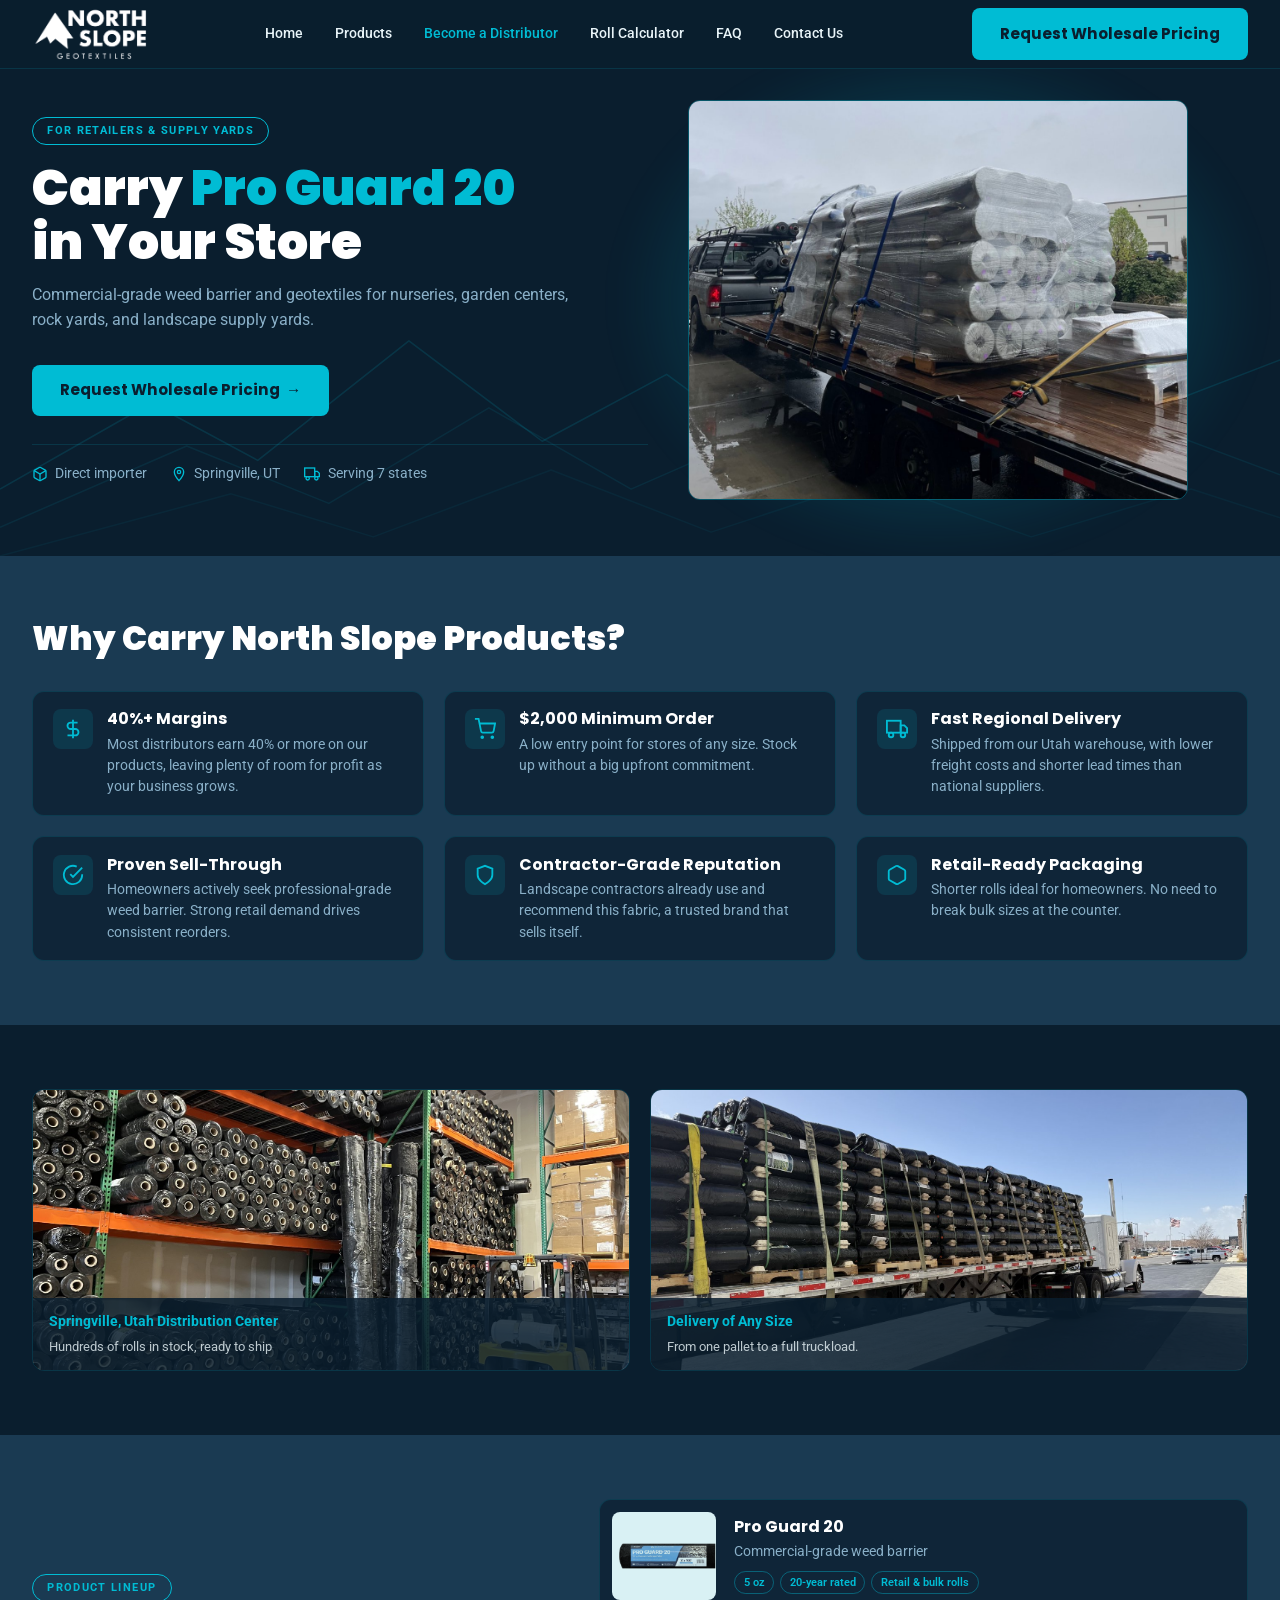
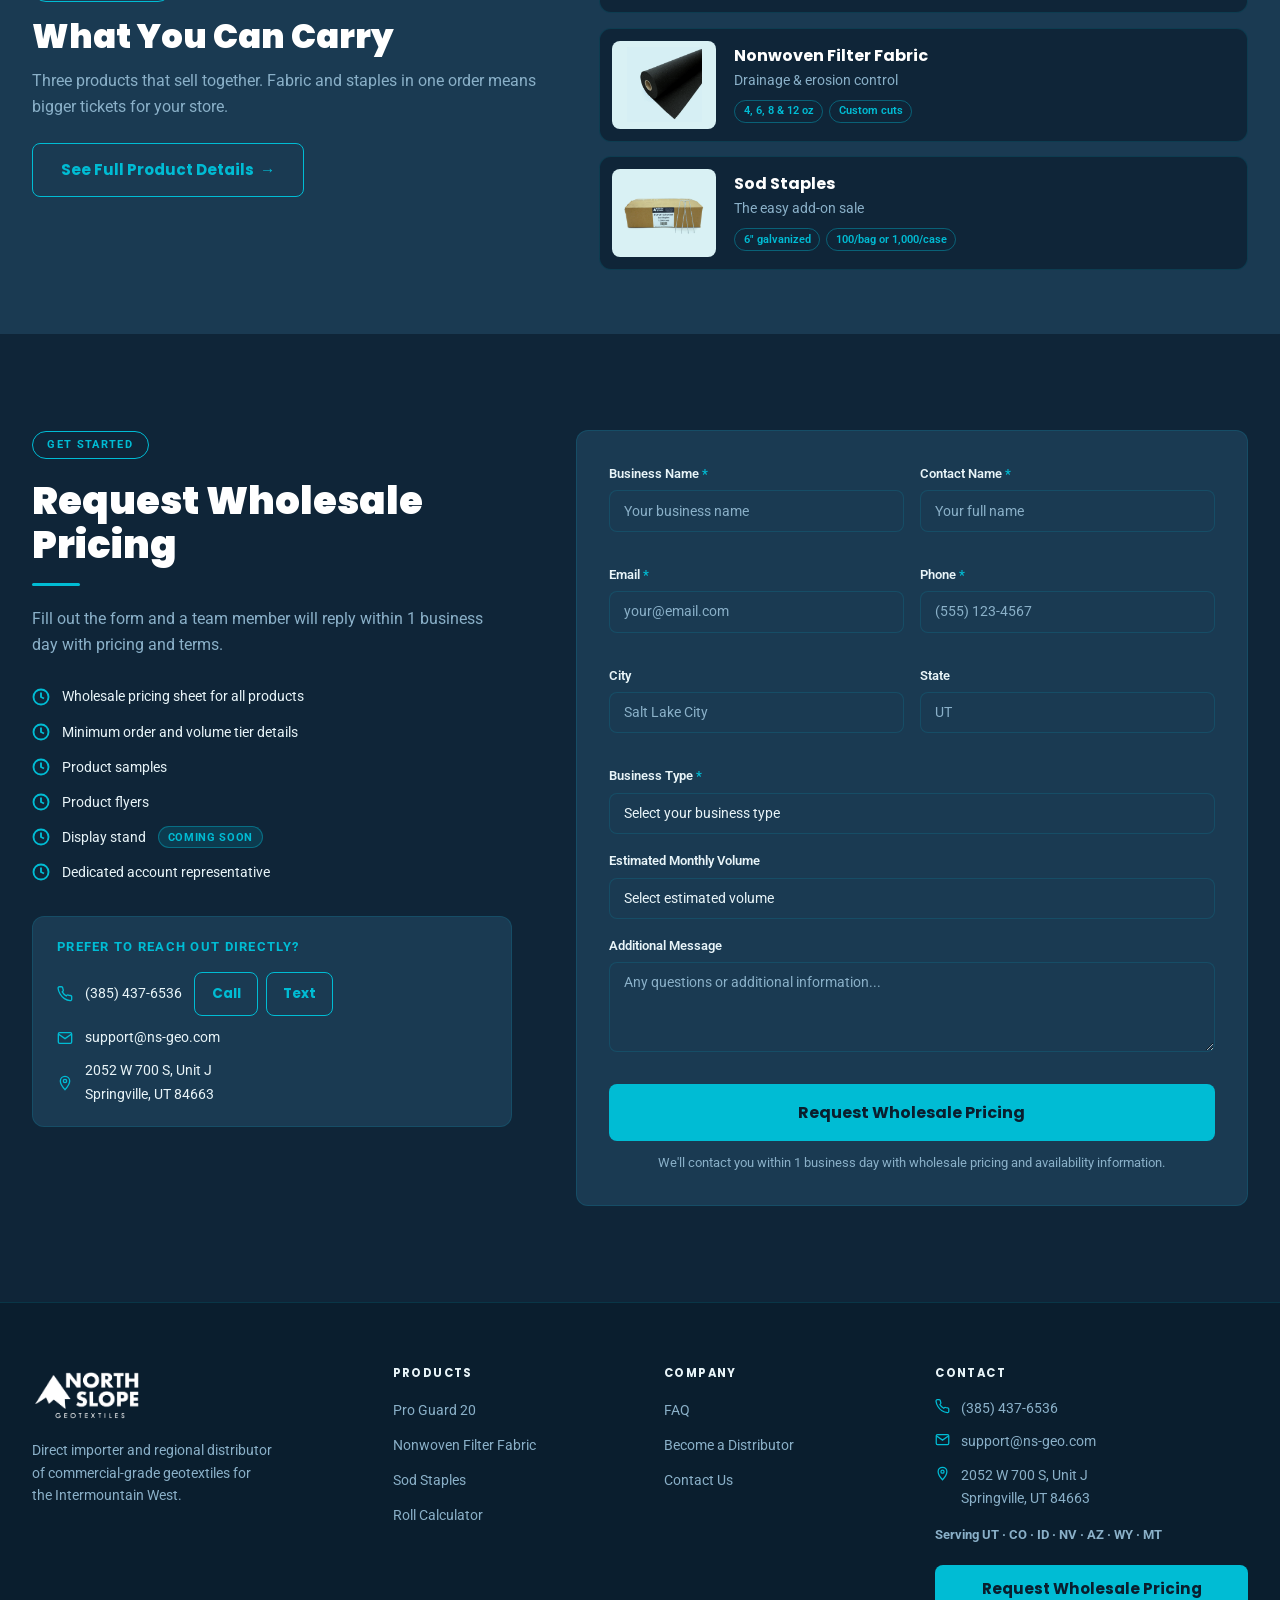
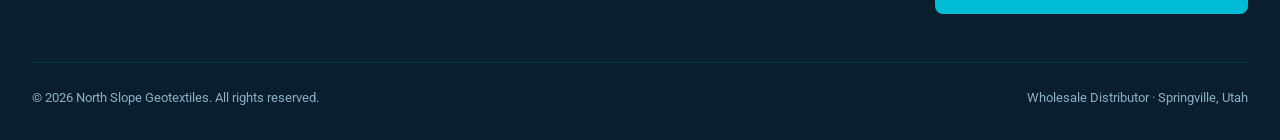
==== commit 114d0d52: "Remove "See Our Products" from the distributor banner; add a Compare Our Fabrics subheading - Become" ====
--- a/become-a-distributor.html
+++ b/become-a-distributor.html
@@ -72,7 +72,6 @@
           </div>
           <div class="dist-banner-btns">
             <a href="#apply" class="btn-primary">Request Wholesale Pricing &nbsp;→</a>
-            <a href="/products" class="btn-outline">See Our Products</a>
           </div>
           <ul class="dist-banner-facts">
             <li>
--- a/styles.css
+++ b/styles.css
@@ -1232,67 +1232,159 @@
       .dist-banner-mountains.banner-mountains-inline { height: calc(35% + 49px); }
     }
 
-    /* ─── WHERE TO BUY PAGE ─────────────────────────────────── */
-    /* Banner and dark section come from the Contact Us page
-       (contact-page-banner); state buttons reuse the Roll Calculator's
-       choice buttons (calc-choice), product tags the Products page's
-       (product-tag), and Get Directions / Call the FAQ's small buttons
-       (faq-contact-btn). The store list is in where-to-buy.js. */
-    .where-main { background: var(--navy-deep); padding: 0 0 4rem; }
-    .where-filters { margin: 0 0 2rem; }
-    .where-filters .calc-choice span { min-height: 44px; padding: 0.5rem 1.1rem; }
-    /* Compact buttons that wrap, on phones too (the Roll Calculator's own
-       buttons go full width on phones). */
-    .where-filters.calc-options .calc-choice { flex: 0 0 auto; }
-    .where-grid { display: grid; grid-template-columns: repeat(3, minmax(0, 1fr)); gap: 1.25rem; }
-    .where-card {
-      display: flex; flex-direction: column; gap: 1rem;
-      background: var(--navy-mid); border: 1px solid var(--border);
-      border-radius: 0.75rem; padding: 1.5rem;
-    }
-    .where-card[hidden] { display: none; }
-    .where-name { font-size: 1.15rem; font-weight: 700; color: #fff; }
-    .where-row { display: flex; align-items: flex-start; gap: 0.75rem; }
-    .where-icon {
-      width: 36px; height: 36px; flex-shrink: 0;
-      background: rgba(0,188,212,0.12); border-radius: var(--radius);
-      display: flex; align-items: center; justify-content: center; color: var(--primary);
-    }
-    .where-row-body { display: flex; flex-direction: column; align-items: flex-start; gap: 0.6rem; min-width: 0; }
-    .where-row-inline { flex-direction: row; flex-wrap: wrap; align-items: center; gap: 0.5rem 0.75rem; }
-    .where-value { font-style: normal; font-size: 0.95rem; color: var(--foreground); line-height: 1.5; }
-    .where-row > .where-value { align-self: center; overflow-wrap: anywhere; }
-    .where-phone { white-space: nowrap; }
-    .where-website { color: var(--primary); text-decoration: underline; text-underline-offset: 3px; }
-    .where-website:hover { color: #fff; }
-    .where-website:focus-visible { outline: 2px solid var(--primary); outline-offset: 2px; border-radius: var(--radius); }
-    .where-tags { list-style: none; display: flex; flex-wrap: wrap; gap: 0.4rem; margin-top: auto; padding-top: 0.25rem; }
-    .where-noscript { color: var(--muted-fg); }
-    .where-noscript a { color: var(--primary); text-decoration: underline; }
-    /* "Don't see a store near you?" box under the cards. */
-    .where-help {
-      margin-top: 2.5rem; display: flex; flex-wrap: wrap; align-items: center; justify-content: space-between; gap: 1rem 1.5rem;
-      background: var(--navy-mid); border: 1px solid var(--border); border-radius: 0.75rem; padding: 1.5rem;
-    }
-    .where-help p { flex: 1 1 320px; color: var(--foreground); font-size: 1rem; }
-    /* "Want your store on this list?" band at the bottom. */
-    .where-cta { padding: 4rem 0; }
-    .where-cta .cta-card h2 { margin-bottom: 1.5rem; }
+    /* ─── HOME PAGE ─────────────────────────────────────────── */
+    /* The banner (hero) and "Why Our Fabric Is Different" (why-different)
+       reuse the styles above; these rules cover what is new. */
+    /* The banner is only as tall as its content (not the full screen), so
+       it looks right on large monitors and when zoomed out. */
+    .hero { min-height: 0; padding: calc(68px + 4.5rem) 0 4.5rem; }
+    .hero .hero-content { max-width: 1100px; }
+    /* Two glass cards in the banner, under the subheading: shoppers on the
+       left, store owners on the right (stacked on phones). The photo shows
+       through slightly behind a dark tint and a light blur. */
+    .hero-paths { display: grid; grid-template-columns: repeat(2, minmax(0, 1fr)); gap: 1.25rem; margin-top: 0.5rem; }
+    .home-path {
+      display: flex; flex-direction: column;
+      border-radius: 1rem; padding: 2rem 1.75rem;
+    }
+    .hero-path {
+      background: rgba(10,30,46,0.62); border: 1px solid rgba(0,188,212,0.28);
+      -webkit-backdrop-filter: blur(6px); backdrop-filter: blur(6px);
+    }
+    .hero-path .hero-path-tag { align-self: flex-start; margin-bottom: 1rem; }
+    .home-path h2 { font-size: clamp(1.35rem, 2.2vw, 1.75rem); font-weight: 900; color: #fff; margin-bottom: 0.75rem; }
+    .hero .home-path p { font-size: 0.98rem; color: rgba(232,244,248,0.85); line-height: 1.65; max-width: none; margin-bottom: 1.5rem; }
+    .home-path-btns { display: flex; flex-wrap: wrap; gap: 0.75rem; margin-top: auto; }
+    /* Buttons in the two banner cards: a little smaller, so the first
+       card's three fit on one line on laptops, and right under each card's
+       text (the second card's button is not pushed to the bottom). */
+    .hero-path .home-path-btns { margin-top: 0; gap: 0.6rem; }
+    .hero-path .home-path-btns .btn-primary,
+    .hero-path .home-path-btns .btn-outline { padding: 0.65rem 1.1rem; font-size: 0.85rem; }
+    /* Same thin border as the outlined buttons (invisible on the solid ones),
+       so every button in both cards is exactly the same height. */
+    .hero-path .home-path-btns .btn-primary { border: 1.5px solid transparent; }
+    /* PROJECT GUIDE ("Which Product Do I Need?"): three cards, each linking
+       to its product's box on the Products page (stacked on phones). */
+    .project-guide { background: var(--navy-base); }
+    .project-guide .section-header { margin-bottom: 2.25rem; }
+    /* Each card is a <details> box that opens and closes like the FAQ
+       questions (home.js only makes it slide smoothly). Cards line up at
+       the top, so opening one does not stretch or move the others. */
+    .guide-grid { display: grid; grid-template-columns: repeat(3, minmax(0, 1fr)); gap: 1.25rem; align-items: start; }
+    .guide-card {
+      background: var(--card); border: 1px solid var(--border); border-radius: 0.75rem;
+      transition: border-color 0.2s, box-shadow 0.2s;
+    }
+    .guide-card[open] { border-color: rgba(0,188,212,0.5); }
+    .guide-card-head {
+      display: flex; align-items: center; gap: 0.75rem; padding: 1.25rem 1.5rem;
+      cursor: pointer; list-style: none; border-radius: 0.75rem;
+    }
+    .guide-card-head::-webkit-details-marker { display: none; }
+    .guide-card-head:focus-visible { outline: 2px solid var(--primary); outline-offset: 3px; }
+    .guide-card-head .faq-icon { margin-left: auto; }
+    .guide-card[open] .faq-icon::after { opacity: 0; }
+    /* Hover highlight only with a mouse, so it does not stay stuck on a
+       card after tapping it closed on a phone. */
+    @media (hover: hover) {
+      .guide-card:hover { border-color: rgba(0,188,212,0.5); }
+      .guide-card-head:hover .guide-card-title { color: var(--primary); }
+    }
+    .guide-card-body { overflow: hidden; }
+    .guide-card-inner { display: flex; flex-direction: column; gap: 0.75rem; padding: 0 1.5rem 1.5rem; }
+    .guide-card-icon {
+      width: 46px; height: 46px; flex-shrink: 0; border-radius: var(--radius);
+      background: rgba(0,188,212,0.12); color: var(--primary); display: flex; align-items: center; justify-content: center;
+    }
+    .guide-card-title { font-family: 'Poppins', sans-serif; font-size: 1.15rem; font-weight: 800; color: #fff; transition: color 0.2s; }
+    /* Photos on the soft teal tint used on Become a Distributor (their white
+       backgrounds are blended in). */
+    .guide-card-img { display: flex; align-items: center; justify-content: center; height: 170px; border-radius: 0.5rem; overflow: hidden; background: #d9f1f4; }
+    .guide-card-img img { width: 100%; height: 100%; object-fit: contain; padding: 0.75rem; mix-blend-mode: multiply; }
+    /* The Pro Guard 20 photo is a thin roll in a large square frame, so it
+       is zoomed in to fill its box about as much as the others. */
+    .guide-card-img img.home-product-zoom { transform: scale(1.6); }
+    .guide-card-name { font-family: 'Poppins', sans-serif; font-size: 1rem; font-weight: 700; color: var(--primary); }
+    .guide-card-good { font-size: 0.9rem; color: var(--muted-fg); line-height: 1.6; }
+    .guide-card-good strong { color: var(--foreground); font-weight: 600; }
+    .guide-card-more { align-self: flex-start; padding-top: 0.25rem; font-size: 0.85rem; font-weight: 600; color: var(--primary); }
+    .guide-card-more:hover { color: #fff; }
+    .guide-card-more:focus-visible { outline: 2px solid var(--primary); outline-offset: 2px; border-radius: var(--radius); }
+    .project-all { margin-top: 1.25rem; text-align: right; }
+    .project-all a { font-size: 0.9rem; font-weight: 600; color: var(--primary); }
+    .project-all a:hover { color: #fff; }
+    /* WHY DIFFERENT: the fabric close-up photo fills the whole section,
+       under a dark overlay like the banner's, with four columns of white
+       text on top (two by two on tablets, stacked on phones). */
+    .why-photo { position: relative; overflow: hidden; background: var(--navy-deep); }
+    .why-photo::before {
+      content: ""; position: absolute; inset: 0;
+      background: url('images/pro-guard-20-fabric-texture.jpg') center / cover no-repeat;
+    }
+    .why-photo::after {
+      content: ""; position: absolute; inset: 0;
+      background: linear-gradient(180deg, rgba(10,30,46,0.86) 0%, rgba(10,30,46,0.80) 50%, rgba(10,30,46,0.90) 100%);
+    }
+    .why-photo > .container { position: relative; z-index: 1; }
+    .why-photo .section-header p { color: rgba(232,244,248,0.85); }
+    .why-cols { display: grid; grid-template-columns: repeat(4, minmax(0, 1fr)); gap: 1.5rem; }
+    .why-col { text-align: center; padding: 0.5rem 0.75rem; }
+    .why-col-icon {
+      width: 54px; height: 54px; margin: 0 auto 1rem; border-radius: 50%;
+      background: rgba(0,188,212,0.16); border: 1px solid rgba(0,188,212,0.45); color: var(--primary);
+      display: flex; align-items: center; justify-content: center;
+    }
+    .why-col h3 { font-size: 1.15rem; font-weight: 800; color: #fff; margin-bottom: 0.5rem; }
+    .why-col p { font-size: 0.92rem; color: rgba(232,244,248,0.88); line-height: 1.6; }
+    /* What Our Customers Say: three review cards (stacked on phones). */
+    .reviews { background: var(--navy-base); }
+    .reviews .section-header { margin-bottom: 2.25rem; }
+    .review-grid { display: grid; grid-template-columns: repeat(3, minmax(0, 1fr)); gap: 1.25rem; }
+    .review-card { display: flex; flex-direction: column; gap: 1rem; background: var(--card); border: 1px solid var(--border); border-radius: 0.75rem; padding: 1.75rem 1.5rem; }
+    .review-stars { display: flex; gap: 0.2rem; color: var(--primary); }
+    .review-quote { font-size: 0.98rem; color: var(--foreground); line-height: 1.65; }
+    .review-who { margin-top: auto; display: flex; flex-direction: column; gap: 0.1rem; }
+    .review-name { font-family: 'Poppins', sans-serif; font-weight: 700; color: #fff; font-size: 0.95rem; }
+    .review-source { font-size: 0.8rem; color: var(--muted-fg); }
+    /* Help line: one small centered line just above the footer, on the
+       same background as the reviews so it is not its own section. */
+    .reviews { padding-bottom: 3.5rem; }
+    .help-line { background: var(--navy-base); text-align: center; padding: 0 1.5rem 3rem; font-size: 0.95rem; color: var(--muted-fg); }
+    /* While the reviews section is hidden, the help line needs its own
+       space above it. */
+    .reviews[hidden] + .help-line { padding-top: 3rem; }
+    .help-line a { color: var(--primary); font-weight: 600; margin-left: 0.35rem; white-space: nowrap; }
+    .help-line a:hover { color: #fff; }
     @media (max-width: 1024px) {
-      .where-grid { grid-template-columns: repeat(2, minmax(0, 1fr)); }
+      .why-cols { grid-template-columns: repeat(2, minmax(0, 1fr)); gap: 2rem 1.5rem; }
+      /* Three narrower cards side by side on tablets: zoom the roll less so
+         its ends stay inside the box. */
+      .guide-card-img img.home-product-zoom { transform: scale(1.2); }
+    }
+    @media (max-width: 900px) {
+      .hero-paths { grid-template-columns: 1fr; }
     }
     @media (max-width: 768px) {
-      .where-main { padding: 0 0 3rem; }
-      .where-cta { padding: 3rem 0; }
-    }
-    @media (max-width: 640px) {
-      .where-grid { grid-template-columns: 1fr; }
+      .hero { padding: calc(68px + 2.5rem) 0 3rem; }
+      .home-path { padding: 1.6rem 1.3rem; }
+    }
+    @media (max-width: 768px) {
+      .guide-grid, .review-grid { grid-template-columns: 1fr; }
+      .guide-grid { max-width: 480px; margin: 0 auto; }
+      .guide-card-img img.home-product-zoom { transform: scale(1.6); }
+    }
+    @media (max-width: 560px) {
+      .why-cols { grid-template-columns: 1fr; }
+      .project-all { text-align: left; }
     }
     @media (max-width: 480px) {
-      .where-card, .where-help { padding: 1.25rem 1.1rem; }
-      .where-help-btn, .where-cta .btn-primary { width: 100%; justify-content: center; text-align: center; white-space: normal; }
-    }
-    /* Devices set to reduce motion: everything shows at once, nothing moves. */
-    @media (prefers-reduced-motion: reduce) {
-      .page-where .fade-up { opacity: 1; transform: none; transition: none; }
-    }
+      .home-path-btns { flex-direction: column; }
+      .home-path-btns .btn-primary, .home-path-btns .btn-outline { justify-content: center; text-align: center; white-space: normal; }
+    }
+    /* "How to Install" on the home page jumps to this FAQ question; stop it
+       just below the fixed menu bar. */
+    .faq-item { scroll-margin-top: calc(68px + 1rem); }
+    /* The home page's "How to Install" button jumps to the Products page's
+       install video heading; stop it just below the fixed menu bar. */
+    .product-video-heading { scroll-margin-top: calc(68px + 1rem); }
